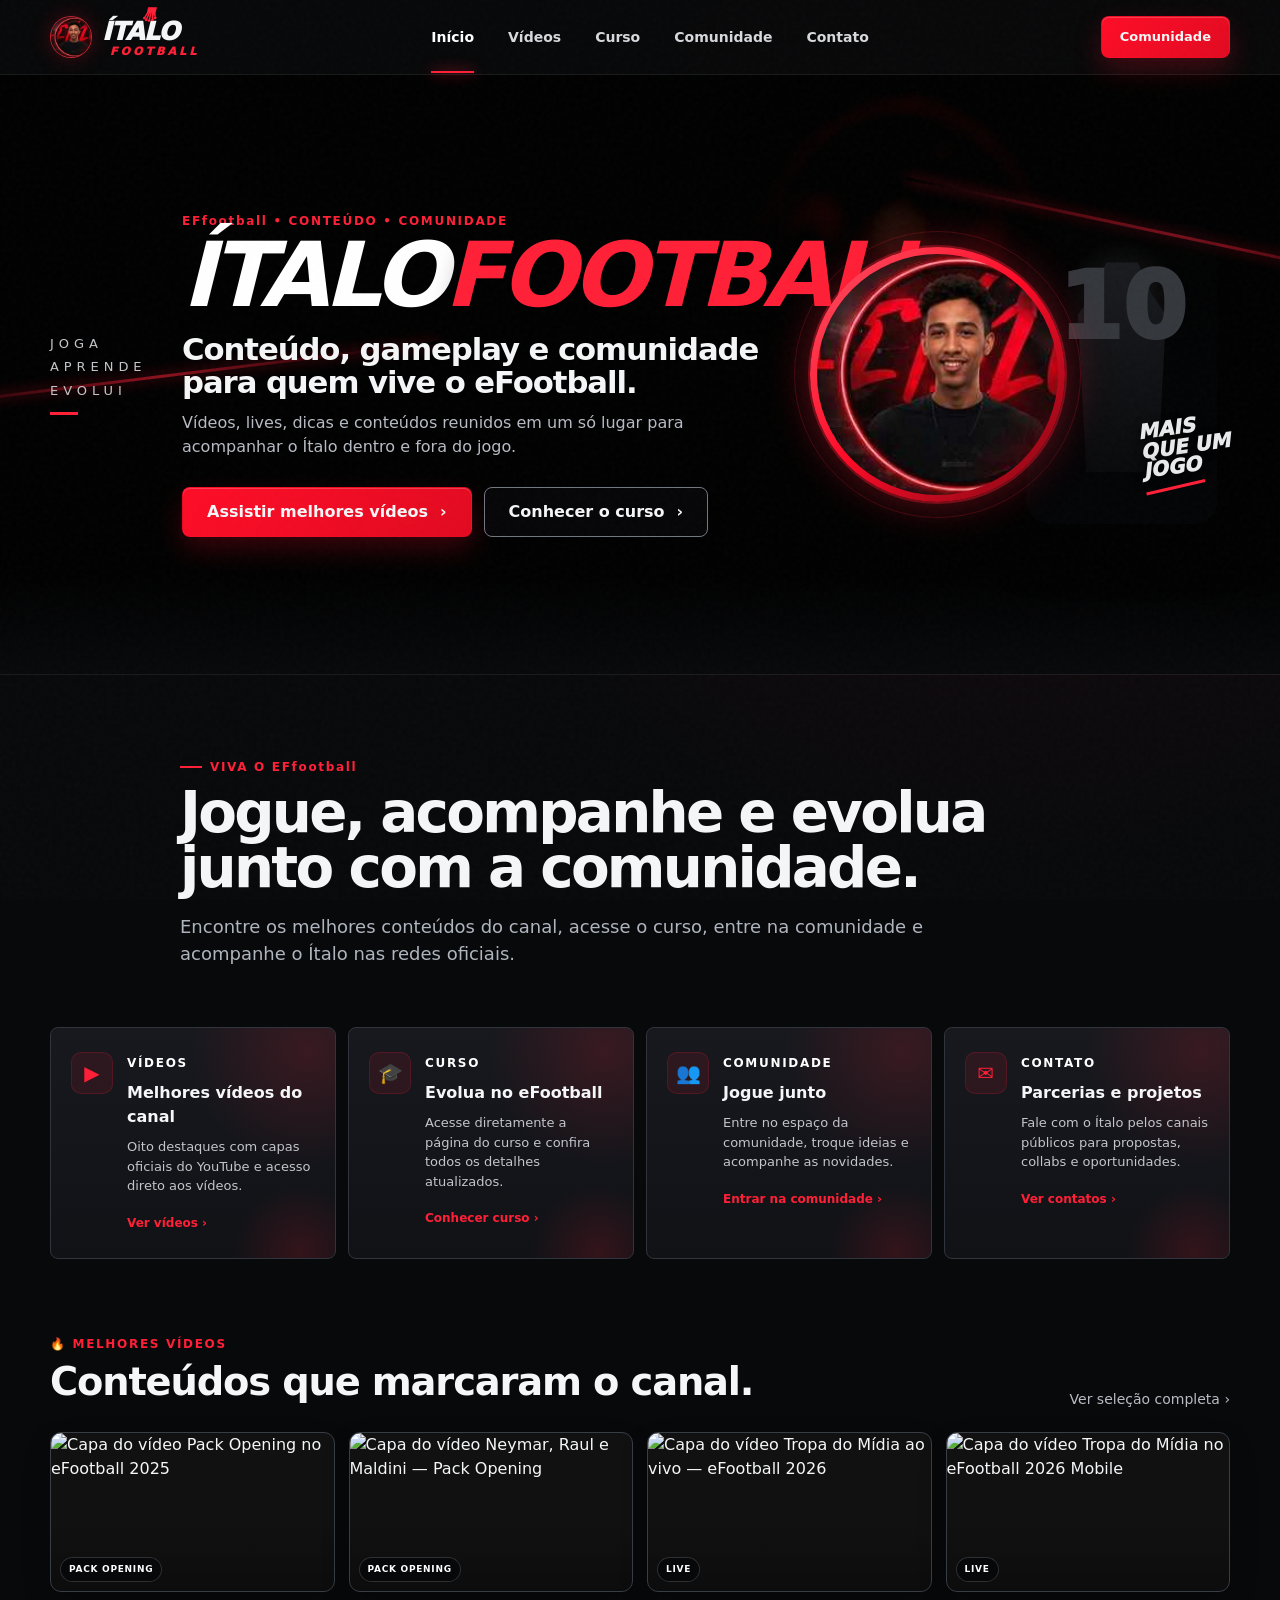
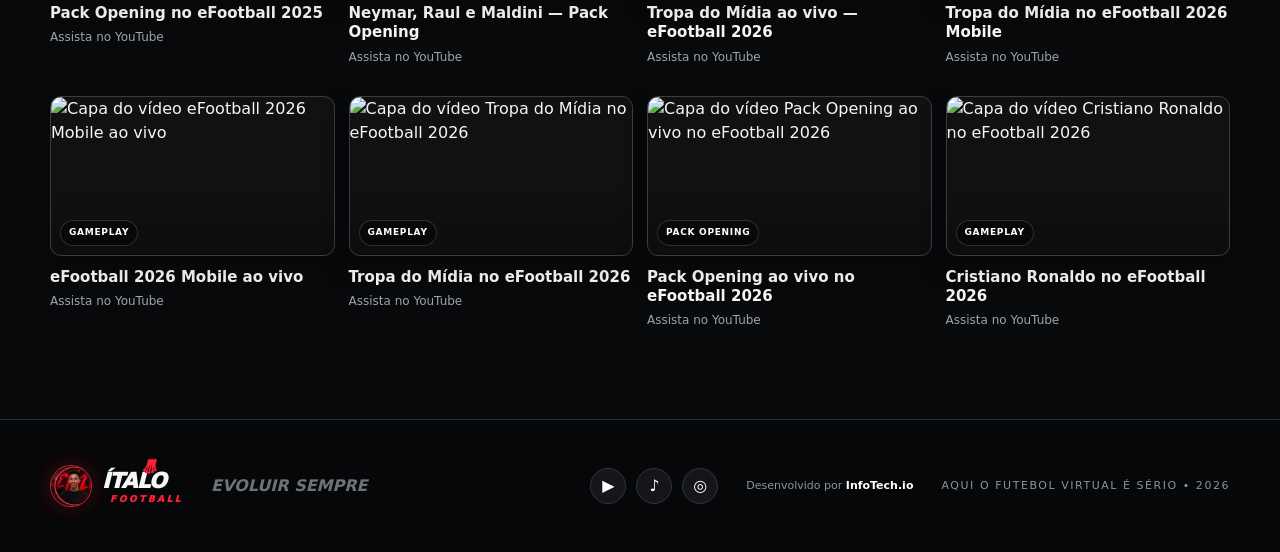
==== index.html @ de22cd36 "Refina Home, identidade, SEO e melhores vídeos" ====
<!doctype html><html lang="pt-BR" class="no-js"><head><meta charset="utf-8"><meta name="viewport" content="width=device-width, initial-scale=1"><meta name="theme-color" content="#08090b"><meta name="color-scheme" content="dark"><meta name="description" content="Ítalo Football — conteúdo, gameplay, melhores vídeos, curso e comunidade para quem vive o eFootball."><meta name="robots" content="index,follow"><link rel="canonical" href="https://lucasjanoca.github.io/Italo-eFootball/"><meta property="og:type" content="website"><meta property="og:locale" content="pt_BR"><meta property="og:title" content="Ítalo Football | eFootball, vídeos e comunidade"><meta property="og:description" content="Conteúdo, gameplay e comunidade para quem vive o eFootball."><meta property="og:url" content="https://lucasjanoca.github.io/Italo-eFootball/"><meta property="og:image" content="https://lucasjanoca.github.io/Italo-eFootball/assets/hero-bg.jpg"><meta property="og:image:alt" content="Ítalo Football"><meta name="twitter:card" content="summary_large_image"><title>Ítalo Football | eFootball, vídeos e comunidade</title><link rel="icon" href="assets/logo.jpg" type="image/jpeg"><link rel="preconnect" href="https://i.ytimg.com" crossorigin><link rel="preconnect" href="https://ugc.production.linktr.ee" crossorigin><link rel="stylesheet" href="styles.css"><link rel="stylesheet" href="pages.css"><link rel="stylesheet" href="polish.css"><script>document.documentElement.classList.remove('no-js');document.documentElement.classList.add('js');</script><script defer src="site-config.js"></script><script defer src="script.js"></script></head><body><a class="skip-link" href="#conteudo">Pular para o conteúdo</a><div class="noise" aria-hidden="true"></div><header class="site-header"><div class="shell nav-wrap"><a class="brand brand-with-avatar" href="index.html" aria-label="Ítalo Football — início"><img class="brand-avatar" src="https://ugc.production.linktr.ee/bf654206-ebcc-450e-a6be-12f2f3f3615f_2f6cdd608df8516f9030d3b94e4e5701-tplv-tiktokx-cropcenter-1080-1080.jpeg" alt="" width="42" height="42" decoding="async" referrerpolicy="no-referrer" onerror="this.onerror=null;this.src='assets/avatar.jpg'"><span class="brand-wordmark"><span class="brand-crown">♛</span><span class="brand-main">ÍTALO</span><span class="brand-sub">FOOTBALL</span></span></a><nav class="desktop-nav" aria-label="Navegação principal"><a class="active" href="index.html">Início</a><a href="videos.html">Vídeos</a><a href="curso.html">Curso</a><a href="comunidade.html">Comunidade</a><a href="contato.html">Contato</a></nav><div class="nav-actions"><a class="btn btn-red btn-small desktop-community" href="comunidade.html">Comunidade</a><button class="menu-btn" type="button" aria-label="Abrir menu" aria-expanded="false"><span></span><span></span><span></span></button></div></div><nav class="mobile-menu" aria-hidden="true"><a class="active" href="index.html">Início</a><a href="videos.html">Vídeos</a><a href="curso.html">Curso</a><a href="comunidade.html">Comunidade</a><a href="contato.html">Contato</a></nav></header><main id="conteudo"><section class="hero section-dark"><div class="hero-bg" aria-hidden="true"></div><div class="laser laser-one" aria-hidden="true"></div><div class="laser laser-two" aria-hidden="true"></div><div class="shell hero-grid"><div class="hero-kicker reveal"><span>JOGA</span><span>APRENDE</span><span>EVOLUI</span><i></i></div><div class="hero-copy reveal"><p class="eyebrow">EFfootball • CONTEÚDO • COMUNIDADE</p><h1><span>ÍTALO</span><strong>FOOTBALL</strong></h1><p class="hero-tagline">Conteúdo, gameplay e comunidade para quem vive o eFootball.</p><p class="hero-description">Vídeos, lives, dicas e conteúdos reunidos em um só lugar para acompanhar o Ítalo dentro e fora do jogo.</p><div class="hero-actions"><a class="btn btn-red" href="videos.html">Assistir melhores vídeos <span>›</span></a><a class="btn btn-outline" href="https://pay.kiwify.com.br/yAdCPJy" target="_blank" rel="noopener noreferrer">Conhecer o curso <span>›</span></a></div></div><div class="hero-visual reveal"><div class="avatar-ring"><img src="https://ugc.production.linktr.ee/bf654206-ebcc-450e-a6be-12f2f3f3615f_2f6cdd608df8516f9030d3b94e4e5701-tplv-tiktokx-cropcenter-1080-1080.jpeg" alt="Ítalo Football" width="250" height="255" fetchpriority="high" decoding="async" referrerpolicy="no-referrer" onerror="this.onerror=null;this.src='assets/avatar.jpg'"><span class="ring-glow"></span></div><div class="player-card" aria-hidden="true"><span class="jersey-number">10</span><span class="brush-text">MAIS<br>QUE UM<br>JOGO</span></div></div></div></section><section class="shell home-intro reveal"><p class="eyebrow section-kicker">VIVA O EFfootball</p><h2>Jogue, acompanhe e evolua junto com a comunidade.</h2><p>Encontre os melhores conteúdos do canal, acesse o curso, entre na comunidade e acompanhe o Ítalo nas redes oficiais.</p></section><section class="feature-area shell"><div class="feature-grid"><a class="feature-card reveal feature-link" href="videos.html"><div class="feature-icon">▶</div><div><p class="eyebrow">VÍDEOS</p><h3>Melhores vídeos do canal</h3><p>Oito destaques com capas oficiais do YouTube e acesso direto aos vídeos.</p><span>Ver vídeos ›</span></div></a><a class="feature-card reveal feature-link" href="https://pay.kiwify.com.br/yAdCPJy" target="_blank" rel="noopener noreferrer"><div class="feature-icon">🎓</div><div><p class="eyebrow">CURSO</p><h3>Evolua no eFootball</h3><p>Acesse diretamente a página do curso e confira todos os detalhes atualizados.</p><span>Conhecer curso ›</span></div></a><a class="feature-card reveal feature-link" href="comunidade.html"><div class="feature-icon">👥</div><div><p class="eyebrow">COMUNIDADE</p><h3>Jogue junto</h3><p>Entre no espaço da comunidade, troque ideias e acompanhe as novidades.</p><span>Entrar na comunidade ›</span></div></a><a class="feature-card reveal feature-link" href="contato.html"><div class="feature-icon">✉</div><div><p class="eyebrow">CONTATO</p><h3>Parcerias e projetos</h3><p>Fale com o Ítalo pelos canais públicos para propostas, collabs e oportunidades.</p><span>Ver contatos ›</span></div></a></div></section><section class="videos shell home-videos"><div class="section-heading row-heading reveal"><div><p class="eyebrow flame">🔥 MELHORES VÍDEOS</p><h2>Conteúdos que marcaram o canal.</h2></div><a class="text-link" href="videos.html">Ver seleção completa <span>›</span></a></div><div class="video-grid video-grid-8"><article class="video-card reveal"><a class="thumb youtube-thumb" href="https://www.youtube.com/watch?v=F7_T4b8uq4c" target="_blank" rel="noopener noreferrer" aria-label="Assistir Pack Opening no eFootball 2025 no YouTube"><img src="https://i.ytimg.com/vi/F7_T4b8uq4c/maxresdefault.jpg" width="1280" height="720" loading="lazy" decoding="async" referrerpolicy="no-referrer" alt="Capa do vídeo Pack Opening no eFootball 2025" onerror="this.onerror=null;this.src='https://i.ytimg.com/vi/F7_T4b8uq4c/hqdefault.jpg'"><span class="play" aria-hidden="true">▶</span><span class="youtube-badge">Pack Opening</span></a><h3><a href="https://www.youtube.com/watch?v=F7_T4b8uq4c" target="_blank" rel="noopener noreferrer">Pack Opening no eFootball 2025</a></h3><p>Assista no YouTube</p></article><article class="video-card reveal"><a class="thumb youtube-thumb" href="https://www.youtube.com/watch?v=bQ_HUEl-XhI" target="_blank" rel="noopener noreferrer" aria-label="Assistir Neymar, Raul e Maldini — Pack Opening no YouTube"><img src="https://i.ytimg.com/vi/bQ_HUEl-XhI/maxresdefault.jpg" width="1280" height="720" loading="lazy" decoding="async" referrerpolicy="no-referrer" alt="Capa do vídeo Neymar, Raul e Maldini — Pack Opening" onerror="this.onerror=null;this.src='https://i.ytimg.com/vi/bQ_HUEl-XhI/hqdefault.jpg'"><span class="play" aria-hidden="true">▶</span><span class="youtube-badge">Pack Opening</span></a><h3><a href="https://www.youtube.com/watch?v=bQ_HUEl-XhI" target="_blank" rel="noopener noreferrer">Neymar, Raul e Maldini — Pack Opening</a></h3><p>Assista no YouTube</p></article><article class="video-card reveal"><a class="thumb youtube-thumb" href="https://www.youtube.com/watch?v=ky8riQS0mz8" target="_blank" rel="noopener noreferrer" aria-label="Assistir Tropa do Mídia ao vivo — eFootball 2026 no YouTube"><img src="https://i.ytimg.com/vi/ky8riQS0mz8/maxresdefault.jpg" width="1280" height="720" loading="lazy" decoding="async" referrerpolicy="no-referrer" alt="Capa do vídeo Tropa do Mídia ao vivo — eFootball 2026" onerror="this.onerror=null;this.src='https://i.ytimg.com/vi/ky8riQS0mz8/hqdefault.jpg'"><span class="play" aria-hidden="true">▶</span><span class="youtube-badge">Live</span></a><h3><a href="https://www.youtube.com/watch?v=ky8riQS0mz8" target="_blank" rel="noopener noreferrer">Tropa do Mídia ao vivo — eFootball 2026</a></h3><p>Assista no YouTube</p></article><article class="video-card reveal"><a class="thumb youtube-thumb" href="https://www.youtube.com/watch?v=Mn3r_BbGxDw" target="_blank" rel="noopener noreferrer" aria-label="Assistir Tropa do Mídia no eFootball 2026 Mobile no YouTube"><img src="https://i.ytimg.com/vi/Mn3r_BbGxDw/maxresdefault.jpg" width="1280" height="720" loading="lazy" decoding="async" referrerpolicy="no-referrer" alt="Capa do vídeo Tropa do Mídia no eFootball 2026 Mobile" onerror="this.onerror=null;this.src='https://i.ytimg.com/vi/Mn3r_BbGxDw/hqdefault.jpg'"><span class="play" aria-hidden="true">▶</span><span class="youtube-badge">Live</span></a><h3><a href="https://www.youtube.com/watch?v=Mn3r_BbGxDw" target="_blank" rel="noopener noreferrer">Tropa do Mídia no eFootball 2026 Mobile</a></h3><p>Assista no YouTube</p></article><article class="video-card reveal"><a class="thumb youtube-thumb" href="https://www.youtube.com/watch?v=p03QWutCw3Y" target="_blank" rel="noopener noreferrer" aria-label="Assistir eFootball 2026 Mobile ao vivo no YouTube"><img src="https://i.ytimg.com/vi/p03QWutCw3Y/maxresdefault.jpg" width="1280" height="720" loading="lazy" decoding="async" referrerpolicy="no-referrer" alt="Capa do vídeo eFootball 2026 Mobile ao vivo" onerror="this.onerror=null;this.src='https://i.ytimg.com/vi/p03QWutCw3Y/hqdefault.jpg'"><span class="play" aria-hidden="true">▶</span><span class="youtube-badge">Gameplay</span></a><h3><a href="https://www.youtube.com/watch?v=p03QWutCw3Y" target="_blank" rel="noopener noreferrer">eFootball 2026 Mobile ao vivo</a></h3><p>Assista no YouTube</p></article><article class="video-card reveal"><a class="thumb youtube-thumb" href="https://www.youtube.com/watch?v=XHNw6ujaLzE" target="_blank" rel="noopener noreferrer" aria-label="Assistir Tropa do Mídia no eFootball 2026 no YouTube"><img src="https://i.ytimg.com/vi/XHNw6ujaLzE/maxresdefault.jpg" width="1280" height="720" loading="lazy" decoding="async" referrerpolicy="no-referrer" alt="Capa do vídeo Tropa do Mídia no eFootball 2026" onerror="this.onerror=null;this.src='https://i.ytimg.com/vi/XHNw6ujaLzE/hqdefault.jpg'"><span class="play" aria-hidden="true">▶</span><span class="youtube-badge">Gameplay</span></a><h3><a href="https://www.youtube.com/watch?v=XHNw6ujaLzE" target="_blank" rel="noopener noreferrer">Tropa do Mídia no eFootball 2026</a></h3><p>Assista no YouTube</p></article><article class="video-card reveal"><a class="thumb youtube-thumb" href="https://www.youtube.com/watch?v=F2keBlfYPRA" target="_blank" rel="noopener noreferrer" aria-label="Assistir Pack Opening ao vivo no eFootball 2026 no YouTube"><img src="https://i.ytimg.com/vi/F2keBlfYPRA/maxresdefault.jpg" width="1280" height="720" loading="lazy" decoding="async" referrerpolicy="no-referrer" alt="Capa do vídeo Pack Opening ao vivo no eFootball 2026" onerror="this.onerror=null;this.src='https://i.ytimg.com/vi/F2keBlfYPRA/hqdefault.jpg'"><span class="play" aria-hidden="true">▶</span><span class="youtube-badge">Pack Opening</span></a><h3><a href="https://www.youtube.com/watch?v=F2keBlfYPRA" target="_blank" rel="noopener noreferrer">Pack Opening ao vivo no eFootball 2026</a></h3><p>Assista no YouTube</p></article><article class="video-card reveal"><a class="thumb youtube-thumb" href="https://www.youtube.com/watch?v=hd_4c0SR1kg" target="_blank" rel="noopener noreferrer" aria-label="Assistir Cristiano Ronaldo no eFootball 2026 no YouTube"><img src="https://i.ytimg.com/vi/hd_4c0SR1kg/maxresdefault.jpg" width="1280" height="720" loading="lazy" decoding="async" referrerpolicy="no-referrer" alt="Capa do vídeo Cristiano Ronaldo no eFootball 2026" onerror="this.onerror=null;this.src='https://i.ytimg.com/vi/hd_4c0SR1kg/hqdefault.jpg'"><span class="play" aria-hidden="true">▶</span><span class="youtube-badge">Gameplay</span></a><h3><a href="https://www.youtube.com/watch?v=hd_4c0SR1kg" target="_blank" rel="noopener noreferrer">Cristiano Ronaldo no eFootball 2026</a></h3><p>Assista no YouTube</p></article></div></section></main><footer class="site-footer"><div class="shell footer-grid"><a class="brand brand-footer brand-with-avatar" href="index.html" aria-label="Ítalo Football — início"><img class="brand-avatar" src="https://ugc.production.linktr.ee/bf654206-ebcc-450e-a6be-12f2f3f3615f_2f6cdd608df8516f9030d3b94e4e5701-tplv-tiktokx-cropcenter-1080-1080.jpeg" alt="" width="38" height="38" loading="lazy" decoding="async" referrerpolicy="no-referrer" onerror="this.onerror=null;this.src='assets/avatar.jpg'"><span class="brand-wordmark"><span class="brand-crown">♛</span><span class="brand-main">ÍTALO</span><span class="brand-sub">FOOTBALL</span></span></a><p class="footer-motto">EVOLUIR SEMPRE</p><div class="socials" aria-label="Redes sociais"><a href="https://www.youtube.com/channel/UCaThC5oHN4mG59Ya8WGQLmQ" target="_blank" rel="noopener noreferrer" aria-label="YouTube">▶</a><a href="https://www.tiktok.com/@italoefootbal" target="_blank" rel="noopener noreferrer" aria-label="TikTok">♪</a><a href="https://www.instagram.com/italoefootball/" target="_blank" rel="noopener noreferrer" aria-label="Instagram">◎</a></div><p class="credit">Desenvolvido por <a href="https://infotech-io.com.br" target="_blank" rel="noopener noreferrer"><strong>InfoTech.io</strong></a></p><p class="footer-tagline">AQUI O FUTEBOL VIRTUAL É SÉRIO • <span id="year"></span></p></div></footer></body></html>
---- styles.css ----
:root{
  --bg:#08090b;
  --bg-2:#0d0f12;
  --panel:#111317;
  --panel-2:#17191e;
  --line:#2e3239;
  --text:#f5f6f7;
  --muted:#9da3ad;
  --red:#ff2037;
  --red-2:#cc0d21;
  --red-soft:rgba(255,32,55,.16);
  --shadow:0 18px 45px rgba(0,0,0,.38);
  --shell:min(1180px, calc(100% - 36px));
}
*{box-sizing:border-box}
html{scroll-behavior:smooth;background:var(--bg)}
body{margin:0;background:radial-gradient(circle at 80% 10%,rgba(255,32,55,.08),transparent 30%),var(--bg);color:var(--text);font-family:Inter,ui-sans-serif,system-ui,-apple-system,BlinkMacSystemFont,"Segoe UI",sans-serif;line-height:1.5;overflow-x:hidden}
a{color:inherit;text-decoration:none}button,input{font:inherit}.shell{width:var(--shell);margin-inline:auto}.noise{position:fixed;inset:0;pointer-events:none;opacity:.035;z-index:1000;background-image:url("data:image/svg+xml,%3Csvg viewBox='0 0 220 220' xmlns='http://www.w3.org/2000/svg'%3E%3Cfilter id='n'%3E%3CfeTurbulence type='fractalNoise' baseFrequency='.9' numOctaves='2' stitchTiles='stitch'/%3E%3C/filter%3E%3Crect width='100%25' height='100%25' filter='url(%23n)' opacity='.7'/%3E%3C/svg%3E")}
.site-header{position:sticky;top:0;z-index:50;background:rgba(7,8,10,.88);backdrop-filter:blur(14px);border-bottom:1px solid rgba(255,255,255,.07)}.nav-wrap{height:72px;display:flex;align-items:center;justify-content:space-between;gap:30px}.brand{position:relative;display:grid;line-height:.85;width:max-content;font-style:italic;font-weight:1000;letter-spacing:-.04em}.brand-crown{color:var(--red);font-size:19px;position:absolute;left:42px;top:-14px;transform:rotate(180deg)}.brand-main{font-size:25px}.brand-sub{font-size:11px;color:var(--red);letter-spacing:.28em;margin-left:8px;margin-top:5px}.desktop-nav{display:flex;align-items:center;gap:34px;font-size:14px}.desktop-nav a{position:relative;color:#d7d9dd;transition:.2s}.desktop-nav a:hover,.desktop-nav a.active{color:#fff}.desktop-nav a.active:after{content:"";position:absolute;left:0;right:0;bottom:-24px;height:2px;background:var(--red);box-shadow:0 0 14px var(--red)}.nav-actions{display:flex;align-items:center;gap:12px}.icon-btn,.menu-btn{border:0;background:transparent;color:#fff;cursor:pointer}.icon-btn svg{width:21px;fill:none;stroke:currentColor;stroke-width:2}.menu-btn{display:none;width:42px;height:42px;padding:10px}.menu-btn span{display:block;height:2px;background:#fff;margin:6px 0;transition:.2s}.mobile-menu{display:none}
.btn{min-height:50px;padding:0 24px;border-radius:8px;display:inline-flex;align-items:center;justify-content:center;gap:12px;font-weight:800;border:1px solid transparent;cursor:pointer;transition:transform .2s,box-shadow .2s,border-color .2s,background .2s}.btn:hover{transform:translateY(-2px)}.btn svg{width:22px;height:22px;fill:currentColor;stroke:currentColor}.btn-red{background:linear-gradient(135deg,#ff0d27,#e10a20);box-shadow:0 12px 28px rgba(255,20,45,.22),inset 0 1px 0 rgba(255,255,255,.2)}.btn-red:hover{box-shadow:0 16px 34px rgba(255,20,45,.34)}.btn-outline{background:rgba(12,13,16,.5);border-color:#727780}.btn-outline:hover{border-color:#fff}.btn-small{min-height:42px;padding-inline:18px;font-size:13px}.users-icon{font-size:9px;letter-spacing:-2px}
.hero{position:relative;min-height:520px;display:flex;align-items:center;overflow:hidden;border-bottom:1px solid rgba(255,255,255,.07)}.hero-bg{position:absolute;inset:0;background:linear-gradient(90deg,rgba(7,8,10,.96) 0%,rgba(7,8,10,.78) 44%,rgba(7,8,10,.36) 73%,rgba(7,8,10,.88) 100%),linear-gradient(180deg,rgba(7,8,10,.25),rgba(7,8,10,.9)),url('assets/hero-bg.jpg') center/cover no-repeat;filter:saturate(.75) contrast(1.15)}.hero:after{content:"";position:absolute;inset:auto 0 0;height:110px;background:linear-gradient(transparent,var(--bg))}.laser{position:absolute;width:560px;height:3px;background:linear-gradient(90deg,transparent,var(--red),transparent);box-shadow:0 0 14px var(--red);opacity:.55;transform:rotate(-7deg)}.laser-one{left:-120px;top:300px}.laser-two{right:-180px;top:160px;transform:rotate(12deg)}.hero-grid{position:relative;z-index:2;display:grid;grid-template-columns:130px 1fr 430px;align-items:center;gap:22px}.hero-kicker{font-size:13px;letter-spacing:.38em;color:#c4c6ca;display:flex;flex-direction:column;gap:4px}.hero-kicker i{width:28px;height:3px;background:var(--red);margin-top:8px}.eyebrow{margin:0 0 9px;color:var(--red);font-weight:900;font-size:12px;letter-spacing:.14em}.hero-copy h1{margin:0;font-size:clamp(56px,7vw,100px);line-height:.82;letter-spacing:-.055em;white-space:nowrap;font-style:italic;text-shadow:0 8px 24px rgba(0,0,0,.4)}.hero-copy h1 span{color:#fff}.hero-copy h1 strong{color:var(--red)}.hero-subtitle{font-size:16px;font-weight:800;letter-spacing:.17em;margin:17px 0 7px}.hero-note{font-size:13px;color:#959aa4;letter-spacing:.38em;margin:0 0 26px}.hero-actions{display:flex;gap:12px;flex-wrap:wrap}.hero-visual{display:flex;align-items:center;gap:0;position:relative}.avatar-ring{width:255px;height:255px;border-radius:50%;padding:7px;background:linear-gradient(135deg,#ff5365,#ff0b27 48%,#7b0611);box-shadow:0 0 0 2px rgba(255,30,52,.35),0 0 45px rgba(255,30,52,.42);position:relative;z-index:2}.avatar-ring img{width:100%;height:100%;border-radius:50%;object-fit:cover}.ring-glow{position:absolute;inset:-16px;border-radius:50%;border:1px solid rgba(255,37,58,.2);animation:pulse 2.4s infinite}.player-card{width:190px;height:300px;margin-left:-38px;background:linear-gradient(180deg,rgba(16,18,21,.1),rgba(4,5,7,.9)),radial-gradient(circle at 50% 25%,rgba(255,255,255,.13),transparent 24%);border-radius:22px;position:relative;display:flex;justify-content:center;align-items:flex-start;padding-top:38px;filter:drop-shadow(0 20px 25px rgba(0,0,0,.5))}.player-card:before{content:"";position:absolute;width:105px;height:210px;background:linear-gradient(180deg,#1a1c20,#090a0c);clip-path:polygon(35% 0,65% 0,78% 15%,92% 25%,84% 100%,16% 100%,8% 25%,22% 15%);opacity:.95}.jersey-number{font-size:92px;position:relative;z-index:2;color:#34373c;font-weight:1000;line-height:1}.brush-text{position:absolute;right:-14px;bottom:38px;z-index:3;color:#e9eaec;font-style:italic;font-weight:950;font-size:20px;line-height:.98;transform:rotate(-8deg);text-shadow:0 2px 8px #000}.brush-text:after{content:"";display:block;width:60px;height:3px;background:var(--red);margin-top:8px;transform:rotate(-5deg)}
@keyframes pulse{50%{transform:scale(1.035);opacity:.5}}
.videos{padding:52px 0 28px}.section-heading h2{font-size:clamp(28px,3vw,42px);line-height:1.05;margin:0 0 8px;letter-spacing:-.03em}.row-heading{display:flex;justify-content:space-between;align-items:end;gap:25px;margin-bottom:22px}.text-link{color:#b7bbc2;font-size:14px;transition:.2s}.text-link:hover{color:#fff}.video-grid{display:grid;grid-template-columns:repeat(4,1fr);gap:14px}.video-card h3{font-size:15px;margin:10px 0 2px}.video-card p{font-size:12px;color:var(--muted);margin:0}.thumb{width:100%;aspect-ratio:16/8.2;padding:0;border:1px solid #454a53;border-radius:7px;background:#111;overflow:hidden;position:relative;cursor:pointer}.thumb img{width:100%;height:100%;object-fit:cover;display:block;transition:transform .35s,filter .35s}.thumb:hover img{transform:scale(1.04);filter:brightness(.9)}.play{position:absolute;inset:50% auto auto 50%;translate:-50% -50%;width:46px;height:46px;border-radius:50%;border:2px solid #fff;background:rgba(0,0,0,.55);display:grid;place-items:center;padding-left:3px;opacity:0;transform:scale(.85);transition:.2s}.thumb:hover .play{opacity:1;transform:scale(1)}
.feature-area{padding:10px 0 26px}.feature-grid{display:grid;grid-template-columns:repeat(4,1fr);gap:12px}.feature-card{min-height:185px;border:1px solid #30343c;border-radius:8px;padding:24px 20px;background:radial-gradient(circle at 90% 10%,rgba(255,32,55,.15),transparent 36%),linear-gradient(180deg,#17191e,#101216);display:grid;grid-template-columns:44px 1fr;gap:12px;transition:.25s}.feature-card:hover{transform:translateY(-4px);border-color:#5b606b;box-shadow:var(--shadow)}.feature-icon{font-size:28px;filter:grayscale(1);color:var(--red)}.feature-card .eyebrow{color:#fff;margin-top:2px}.feature-card h3{font-size:16px;margin:0 0 8px}.feature-card p:not(.eyebrow){font-size:13px;color:#c2c5cb;margin:0 0 14px}.feature-card a{color:var(--red);font-size:12px;font-weight:800}.trust-strip{display:grid;grid-template-columns:repeat(3,1fr);border-top:1px solid #2a2e35;border-bottom:1px solid #2a2e35;margin-top:8px;margin-bottom:74px}.trust-strip>div{padding:23px 25px;display:grid;grid-template-columns:44px 1fr;grid-template-rows:auto auto;align-items:center}.trust-strip>div+div{border-left:1px solid #30343b}.trust-icon{grid-row:1/3;color:var(--red);font-size:29px}.trust-strip strong{font-size:14px}.trust-strip small{color:var(--muted);font-size:11px}
.detail-section{display:grid;grid-template-columns:1.1fr .9fr;gap:56px;align-items:center;padding:0 0 90px}.detail-copy h2,.community-card h2,.contact-card h2{font-size:clamp(34px,4vw,56px);line-height:1.02;letter-spacing:-.04em;margin:0 0 18px}.detail-copy>p:not(.eyebrow),.community-card>p:not(.eyebrow),.contact-card p{color:#adb2ba;max-width:650px}.bullet-grid{display:grid;grid-template-columns:repeat(2,1fr);gap:9px;margin:28px 0}.bullet-grid span{border:1px solid #2e3239;border-radius:6px;background:#101216;padding:11px 13px;font-size:13px}.detail-panel{border:1px solid #343840;border-radius:16px;background:linear-gradient(180deg,#15171b,#0e1013);padding:28px;box-shadow:var(--shadow)}.panel-label{font-size:10px;letter-spacing:.18em;color:var(--red);font-weight:900}.detail-panel h3{font-size:28px;margin:8px 0 20px}.module{display:grid;grid-template-columns:48px 1fr;gap:14px;padding:16px 0;border-top:1px solid #2a2e35}.module b{font-size:23px;color:var(--red)}.module strong{display:block;font-size:14px}.module small{color:#8e949e}.community-section{padding:78px 0;background:radial-gradient(circle at 78% 40%,rgba(255,26,48,.15),transparent 28%),linear-gradient(180deg,#101216,#090a0c);border-block:1px solid #23262c}.community-grid{display:grid;grid-template-columns:1fr 320px;gap:70px;align-items:center}.community-stats{display:flex;gap:34px;margin:30px 0}.community-stats div{display:grid}.community-stats strong{font-size:27px}.community-stats span{font-size:11px;color:#979da6;text-transform:uppercase;letter-spacing:.1em}.quote-wall{font-weight:1000;font-style:italic;font-size:42px;color:#2b2e34;line-height:1.08;letter-spacing:.06em;display:flex;flex-direction:column;transform:rotate(-4deg)}.quote-wall span:nth-child(2),.quote-wall span:nth-child(4){color:#555b64}.quote-wall i{width:76px;height:5px;background:var(--red);margin-top:17px;box-shadow:0 0 14px rgba(255,31,54,.4)}
.links-section{padding:80px 0}.links-grid{display:grid;grid-template-columns:repeat(4,1fr);gap:13px;margin-top:22px}.links-grid a{border:1px solid #343840;border-radius:10px;background:#111318;padding:17px;display:grid;grid-template-columns:36px 1fr 18px;gap:10px;align-items:center;transition:.2s}.links-grid a:hover{transform:translateY(-3px);border-color:#6b717d}.links-grid span{font-size:22px}.links-grid strong{display:block;font-size:13px}.links-grid small{color:#9197a1}.links-grid b{font-size:25px;color:var(--red)}.contact-section{padding-bottom:80px}.contact-card{border:1px solid #343840;border-radius:18px;padding:40px;background:radial-gradient(circle at 80% 20%,rgba(255,32,55,.14),transparent 30%),linear-gradient(180deg,#14161a,#0e1013);display:grid;grid-template-columns:1fr auto;gap:42px;align-items:center}.contact-actions{display:grid;gap:12px;min-width:230px}
.site-footer{border-top:1px solid #2a2e35;background:#060708}.footer-grid{min-height:120px;display:grid;grid-template-columns:auto 1fr auto auto auto;gap:28px;align-items:center}.brand-footer .brand-main{font-size:21px}.brand-footer .brand-sub{font-size:9px}.footer-motto{font-weight:900;font-style:italic;color:#6d727b}.socials{display:flex;gap:10px}.socials button{width:34px;height:34px;border-radius:50%;border:1px solid #30343b;background:#0d0f12;color:#fff;cursor:pointer}.socials button:hover{border-color:var(--red);color:var(--red)}.credit,.footer-tagline{font-size:11px;color:#8e949d}.footer-tagline{letter-spacing:.14em}.credit strong{color:#fff}
.video-modal{position:fixed;inset:0;z-index:90;background:rgba(0,0,0,.82);backdrop-filter:blur(8px);display:grid;place-items:center;padding:20px;opacity:0;pointer-events:none;transition:.2s}.video-modal.open{opacity:1;pointer-events:auto}.video-modal-card{width:min(560px,100%);background:#111318;border:1px solid #42464f;border-radius:14px;padding:18px;position:relative;box-shadow:0 30px 80px rgba(0,0,0,.55)}.modal-close{position:absolute;right:10px;top:8px;width:36px;height:36px;border-radius:50%;border:0;background:#090a0c;color:#fff;font-size:26px;cursor:pointer}.fake-player{aspect-ratio:16/9;border-radius:10px;background:radial-gradient(circle,rgba(255,31,53,.16),transparent 30%),linear-gradient(135deg,#15171b,#050607);display:grid;place-items:center;border:1px solid #2e3238}.fake-player span{width:76px;height:76px;border-radius:50%;background:var(--red);display:grid;place-items:center;font-size:28px;padding-left:4px}.video-modal-card h3{font-size:26px;margin:18px 0 4px}.video-modal-card p{color:#9fa5ae}.modal-ok{width:100%}.toast{position:fixed;left:50%;bottom:28px;translate:-50% 20px;z-index:120;min-width:min(460px,calc(100% - 30px));background:#15171b;border:1px solid #3b3f47;border-radius:10px;padding:13px 16px;color:#fff;text-align:center;opacity:0;pointer-events:none;transition:.25s;box-shadow:var(--shadow)}.toast.show{opacity:1;translate:-50% 0}.reveal{opacity:0;transform:translateY(18px);transition:opacity .65s ease,transform .65s ease}.reveal.visible{opacity:1;transform:none}
@media (max-width:1080px){.desktop-nav{gap:18px}.nav-actions .btn-small{display:none}.hero-grid{grid-template-columns:90px 1fr 330px}.avatar-ring{width:215px;height:215px}.player-card{width:150px;height:250px}.hero-copy h1{font-size:61px}.hero-note{letter-spacing:.25em}.feature-grid,.links-grid{grid-template-columns:repeat(2,1fr)}.video-grid{grid-template-columns:repeat(2,1fr)}.footer-grid{grid-template-columns:auto 1fr auto}.credit,.footer-tagline{display:none}}
@media (max-width:760px){:root{--shell:min(100% - 26px,680px)}.site-header{position:sticky}.nav-wrap{height:66px}.desktop-nav,.search-btn{display:none}.menu-btn{display:block}.mobile-menu{position:absolute;top:66px;left:0;right:0;background:rgba(8,9,11,.98);border-bottom:1px solid #2a2d33;padding:12px 16px 20px;display:grid;gap:5px;opacity:0;transform:translateY(-10px);pointer-events:none;transition:.2s}.mobile-menu.open{opacity:1;transform:none;pointer-events:auto}.mobile-menu a{padding:12px;border-radius:7px;background:#111318}.hero{min-height:auto;padding:44px 0 36px}.hero-grid{display:flex;flex-direction:column;text-align:center}.hero-kicker{display:none}.hero-copy{order:2}.hero-visual{order:1}.avatar-ring{width:180px;height:180px}.player-card{width:110px;height:185px;margin-left:-30px}.jersey-number{font-size:58px}.brush-text{font-size:13px;right:-8px;bottom:20px}.hero-copy h1{white-space:normal;font-size:clamp(44px,16vw,68px)}.hero-subtitle{font-size:12px;letter-spacing:.14em}.hero-note{font-size:10px;letter-spacing:.22em}.hero-actions{display:grid;grid-template-columns:1fr 1fr}.hero-actions .btn{padding:0 14px;min-height:56px;font-size:13px}.hero-bg{background:linear-gradient(180deg,rgba(7,8,10,.45),rgba(7,8,10,.92)),url('assets/hero-bg.jpg') center/cover no-repeat}.row-heading{align-items:flex-start}.row-heading h2{display:none}.video-grid{display:flex;overflow-x:auto;scroll-snap-type:x mandatory;padding-bottom:10px;gap:10px}.video-card{min-width:78vw;scroll-snap-align:start}.feature-grid{grid-template-columns:repeat(2,1fr)}.feature-card{display:block;padding:18px 14px;min-height:178px}.feature-icon{margin-bottom:8px}.feature-card h3{font-size:14px}.feature-card p:not(.eyebrow){font-size:12px}.trust-strip{grid-template-columns:1fr;margin-bottom:52px}.trust-strip>div+div{border-left:0;border-top:1px solid #30343b}.detail-section,.community-grid,.contact-card{grid-template-columns:1fr}.community-grid{gap:25px}.quote-wall{display:none}.community-stats{justify-content:space-between;gap:15px}.links-grid{grid-template-columns:1fr 1fr}.contact-card{padding:24px}.contact-actions{min-width:0;grid-template-columns:1fr 1fr}.footer-grid{grid-template-columns:1fr auto;padding:26px 0}.footer-motto{display:none}.socials{grid-column:1/-1;justify-content:center}.brand-footer{margin:auto 0}.hero-visual{margin-left:30px}.video-card .play{opacity:1}.section-heading h2{font-size:32px}}
@media (max-width:480px){.brand-main{font-size:22px}.brand-sub{font-size:9px}.hero{padding-top:34px}.hero-visual{margin-left:18px}.avatar-ring{width:158px;height:158px}.player-card{width:94px;height:165px}.hero-copy h1{font-size:48px}.hero-subtitle{line-height:1.6}.hero-actions{grid-template-columns:1fr}.feature-grid{grid-template-columns:repeat(2,1fr);gap:8px}.feature-card{min-height:190px;padding:15px 11px}.feature-icon{font-size:24px}.feature-card h3{font-size:13px}.feature-card p:not(.eyebrow){font-size:11px;line-height:1.35}.links-grid{grid-template-columns:1fr}.contact-actions{grid-template-columns:1fr}.community-stats{display:grid;grid-template-columns:repeat(3,1fr)}.community-stats strong{font-size:19px}.community-stats span{font-size:9px}.footer-grid{grid-template-columns:1fr}.brand-footer{margin:auto}.footer-tagline{display:block;text-align:center}.row-heading{margin-bottom:14px}.text-link{font-size:12px}.video-card{min-width:84vw}.trust-strip>div{padding:17px}}


/* Refinamentos de produção e acessibilidade */
.skip-link{position:fixed;left:16px;top:12px;z-index:2000;padding:10px 14px;border-radius:8px;background:#fff;color:#090a0c;font-weight:900;transform:translateY(-160%);transition:transform .2s}
.skip-link:focus{transform:translateY(0)}
button,a{-webkit-tap-highlight-color:transparent}
a:focus-visible,button:focus-visible{outline:3px solid rgba(255,32,55,.58);outline-offset:3px}
.text-link-button{appearance:none;border:0;background:transparent;padding:0;cursor:pointer;font:inherit}
.credit a:hover{color:var(--red)}
.no-js .reveal{opacity:1;transform:none}
.no-js .mobile-menu{display:grid;position:static;opacity:1;transform:none;pointer-events:auto}
body.menu-open{overflow:hidden}
.menu-btn.open span:nth-child(1){transform:translateY(8px) rotate(45deg)}
.menu-btn.open span:nth-child(2){opacity:0}
.menu-btn.open span:nth-child(3){transform:translateY(-8px) rotate(-45deg)}
@media (prefers-reduced-motion:reduce){html{scroll-behavior:auto}*,*::before,*::after{animation-duration:.01ms!important;animation-iteration-count:1!important;transition-duration:.01ms!important;scroll-behavior:auto!important}.reveal{opacity:1!important;transform:none!important}}
---- pages.css ----
.brand-with-avatar{display:grid;grid-template-columns:auto auto;align-items:center;column-gap:9px;min-width:max-content}.brand-with-avatar .brand-avatar{grid-row:1;width:40px;height:40px;border-radius:50%;object-fit:cover;border:1px solid rgba(255,42,61,.7);box-shadow:0 0 18px rgba(255,26,48,.2);background:#111}.brand-with-avatar .brand-wordmark{position:relative;display:flex;flex-direction:column;line-height:.82;padding-top:4px}.brand-with-avatar .brand-crown{top:-11px}.feature-link{color:inherit;text-decoration:none}.feature-link span:last-child{color:var(--red);font-size:12px;font-weight:800}.youtube-thumb{display:block;color:inherit;text-decoration:none}.video-card h3 a{color:inherit;text-decoration:none;transition:color .2s}.video-card h3 a:hover{color:var(--red)}.youtube-badge{position:absolute;right:8px;bottom:8px;padding:5px 8px;border-radius:5px;background:rgba(0,0,0,.78);border:1px solid rgba(255,255,255,.18);color:#fff;font-size:10px;font-weight:900;letter-spacing:.05em;text-transform:uppercase;backdrop-filter:blur(4px)}.socials a{width:34px;height:34px;border-radius:50%;display:grid;place-items:center;color:#fff;background:#14161a;border:1px solid #30343b;text-decoration:none;transition:.2s;font-weight:900}.socials a:hover{border-color:var(--red);color:var(--red);transform:translateY(-2px)}.home-intro{padding:72px 0 28px;max-width:880px}.home-intro h2{font-size:clamp(34px,4vw,58px);line-height:1;letter-spacing:-.04em;margin:0 0 16px}.home-intro p:not(.eyebrow){font-size:17px;color:#aeb3bb;max-width:760px}.home-videos{padding-bottom:75px}.privacy-strip{margin-bottom:80px;border:1px solid #343840;border-radius:16px;padding:28px 32px;background:linear-gradient(180deg,#14161a,#0e1013);display:flex;align-items:center;justify-content:space-between;gap:24px}.privacy-strip div{display:grid;gap:4px}.privacy-strip strong{font-size:18px}.privacy-strip span{color:#9ea4ad}.page-hero{min-height:390px;display:flex;align-items:center;position:relative;overflow:hidden;border-bottom:1px solid rgba(255,255,255,.07);background:linear-gradient(90deg,rgba(7,8,10,.96),rgba(7,8,10,.68) 60%,rgba(7,8,10,.95)),radial-gradient(circle at 82% 38%,rgba(255,32,55,.22),transparent 28%),url('assets/hero-bg.jpg') center/cover no-repeat}.page-hero:after{content:"";position:absolute;inset:auto 0 0;height:90px;background:linear-gradient(transparent,var(--bg))}.page-hero .shell{position:relative;z-index:2;padding:72px 0}.page-hero h1{font-size:clamp(46px,6vw,82px);line-height:.96;letter-spacing:-.055em;margin:0 0 18px;max-width:920px;font-style:italic}.page-hero p:not(.eyebrow){max-width:760px;color:#c2c6cc;font-size:17px;margin:0 0 28px}.page-hero-course{background:linear-gradient(90deg,rgba(7,8,10,.97),rgba(7,8,10,.7) 62%,rgba(7,8,10,.95)),radial-gradient(circle at 78% 40%,rgba(255,32,55,.24),transparent 30%),url('assets/hero-bg.jpg') center/cover no-repeat}.page-content{padding-top:72px;padding-bottom:88px}.video-grid-8{row-gap:32px}.static-note{margin-top:32px;padding:18px 20px;border:1px solid #30343b;border-radius:10px;background:#101216;color:#9fa5af;font-size:13px}.static-note strong{color:#fff}.future-card{margin-bottom:88px;border:1px solid #343840;border-radius:18px;padding:38px;background:radial-gradient(circle at 85% 18%,rgba(255,32,55,.14),transparent 32%),linear-gradient(180deg,#14161a,#0e1013)}.future-card h2{font-size:clamp(30px,4vw,48px);line-height:1.03;margin:0 0 12px;letter-spacing:-.035em}.future-card p:not(.eyebrow){color:#aab0b9;max-width:800px}.community-page-grid{display:grid;grid-template-columns:1fr 330px;gap:70px;align-items:center}.community-card{border:1px solid #343840;border-radius:18px;padding:34px;background:linear-gradient(180deg,#14161a,#0e1013)}.community-card h2{font-size:clamp(34px,4vw,56px);line-height:1.02;letter-spacing:-.04em;margin:0 0 18px}.community-card>p:not(.eyebrow){color:#adb2ba}.community-pill-grid{display:flex;flex-wrap:wrap;gap:9px;margin-top:26px}.community-pill-grid span{padding:9px 12px;border-radius:999px;border:1px solid #343840;background:#111318;font-size:12px;color:#d5d7db}.network-card{margin-bottom:88px;border:1px solid #343840;border-radius:18px;padding:34px;display:grid;grid-template-columns:1fr auto;gap:30px;align-items:center;background:#101216}.network-card h2{margin:0;font-size:34px}.network-links{display:flex;gap:10px;flex-wrap:wrap}.network-links a{padding:12px 15px;border:1px solid #343840;border-radius:8px;background:#15171b;font-size:13px;font-weight:800;transition:.2s}.network-links a:hover{border-color:var(--red);transform:translateY(-2px)}.contact-page{display:grid;grid-template-columns:.8fr 1.2fr;gap:58px;align-items:start}.contact-intro h2{font-size:clamp(34px,4vw,54px);line-height:1.02;letter-spacing:-.04em;margin:0 0 16px}.contact-intro p:not(.eyebrow){color:#aeb3bc}.contact-network-grid{display:grid;gap:14px}.network-box{border:1px solid #343840;border-radius:14px;background:linear-gradient(180deg,#15171b,#0e1013);padding:22px;display:grid;grid-template-columns:48px 1fr 24px;gap:14px;align-items:center;transition:.22s}.network-box:hover{border-color:#626975;transform:translateY(-3px);box-shadow:var(--shadow)}.network-box>span{font-size:28px;color:var(--red)}.network-box strong{display:block;font-size:16px}.network-box small{color:#989ea7}.network-box b{color:var(--red);font-size:28px}.privacy-box{grid-column:1/-1;border:1px solid rgba(255,32,55,.3);border-radius:12px;background:rgba(255,32,55,.07);padding:18px 20px;display:flex;gap:8px;align-items:center}.privacy-box p{margin:0;color:#c7cad0}.desktop-nav a.active:after{bottom:-24px}:focus-visible{outline:2px solid var(--red);outline-offset:4px}@media (max-width:980px){.desktop-community{display:none}.community-page-grid,.contact-page{grid-template-columns:1fr}.quote-wall{display:none}.network-card{grid-template-columns:1fr}}@media (max-width:760px){.brand-with-avatar .brand-avatar{width:34px;height:34px}.page-hero{min-height:340px}.page-hero .shell{padding:58px 0}.page-hero h1{font-size:clamp(40px,12vw,60px)}.page-hero p:not(.eyebrow){font-size:15px}.privacy-strip{align-items:flex-start;flex-direction:column}.video-grid{grid-template-columns:1fr 1fr}.footer-grid{grid-template-columns:1fr}}@media (max-width:560px){.video-grid{grid-template-columns:1fr}.home-intro{padding-top:52px}.page-content{padding-top:52px}.network-links{display:grid}.privacy-box{align-items:flex-start;flex-direction:column}}
---- polish.css ----
/* Final visual polish for Italo Football */
:root{--brand-red:#ff2037;--brand-red-2:#d90d25;--card:#111318;--card-2:#171a20;--line-soft:rgba(255,255,255,.09)}
.site-header{box-shadow:0 10px 35px rgba(0,0,0,.2)}
.nav-wrap{height:74px}.brand-with-avatar{display:grid;grid-template-columns:auto auto;align-items:center;column-gap:10px;min-width:max-content}.brand-with-avatar .brand-avatar{grid-row:1;width:42px;height:42px;border-radius:50%;object-fit:cover;border:1px solid rgba(255,42,61,.75);box-shadow:0 0 22px rgba(255,26,48,.24);background:#111}.brand-with-avatar .brand-wordmark{position:relative;display:flex;flex-direction:column;line-height:.84;padding-top:4px}.brand-with-avatar .brand-crown{top:-11px}.desktop-nav a{font-weight:700}.desktop-nav a.active{color:#fff}.desktop-nav a.active:after{bottom:-25px}
.hero{min-height:600px}.hero-grid{grid-template-columns:110px minmax(0,1fr) 420px}.hero-copy{max-width:670px}.hero-copy h1{margin-bottom:20px}.hero-tagline{font-size:clamp(22px,2.4vw,36px);line-height:1.08;font-weight:900;letter-spacing:-.035em;margin:0 0 12px;max-width:720px}.hero-description{color:#b7bcc4;font-size:16px;max-width:610px;margin:0 0 28px}.hero-note{margin-bottom:8px}.hero-actions .btn{min-width:170px}
.section-kicker{display:inline-flex;align-items:center;gap:8px}.section-kicker:before{content:"";width:22px;height:2px;background:var(--brand-red)}
.home-intro{padding:76px 0 30px;max-width:920px}.home-intro h2{font-size:clamp(36px,4.4vw,62px);line-height:.98;letter-spacing:-.048em;margin:0 0 18px}.home-intro p:not(.eyebrow){font-size:18px;color:#afb5be;max-width:780px}
.feature-area{padding-top:12px}.feature-card{min-height:205px;position:relative;overflow:hidden}.feature-card:after{content:"";position:absolute;inset:auto -40px -70px auto;width:150px;height:150px;border-radius:50%;background:radial-gradient(circle,rgba(255,32,55,.15),transparent 65%);pointer-events:none}.feature-link{color:inherit;text-decoration:none}.feature-link span:last-child{color:var(--brand-red);font-size:12px;font-weight:900}.feature-icon{width:42px;height:42px;border-radius:10px;display:grid;place-items:center;background:rgba(255,32,55,.1);border:1px solid rgba(255,32,55,.18);font-size:20px;filter:none}
.home-videos{padding-top:50px;padding-bottom:90px}.video-grid-8{row-gap:30px}.video-card{min-width:0}.youtube-thumb{display:block;color:inherit;text-decoration:none}.thumb{aspect-ratio:16/9;border-radius:11px;border-color:#383d46;box-shadow:0 12px 28px rgba(0,0,0,.18)}.thumb:after{content:"";position:absolute;inset:0;background:linear-gradient(180deg,transparent 55%,rgba(0,0,0,.28));pointer-events:none}.thumb img{position:relative;z-index:0}.thumb .play,.youtube-badge{z-index:2}.video-card h3{font-size:15px;line-height:1.28;margin-top:12px}.video-card h3 a{color:inherit;text-decoration:none}.video-card h3 a:hover{color:var(--brand-red)}.video-card p{margin-top:5px}.youtube-badge{position:absolute;left:9px;right:auto;bottom:9px;padding:5px 8px;border-radius:999px;background:rgba(7,8,10,.84);border:1px solid rgba(255,255,255,.16);font-size:9px;font-weight:900;letter-spacing:.08em;text-transform:uppercase;backdrop-filter:blur(6px)}
.page-hero{min-height:430px}.page-hero .shell{padding:82px 0}.page-hero h1{max-width:940px}.page-hero p:not(.eyebrow){max-width:700px}.page-actions{display:flex;gap:12px;flex-wrap:wrap;margin-top:26px}.page-content{padding-top:74px}.content-lead{font-size:17px;color:#aeb4bc;max-width:760px}.course-showcase{display:grid;grid-template-columns:1.08fr .92fr;gap:34px;align-items:stretch;padding:78px 0 92px}.course-copy,.course-cta-card{border:1px solid #343840;border-radius:18px;background:linear-gradient(180deg,#15171b,#0d0f12);padding:34px}.course-copy h2,.course-cta-card h2{font-size:clamp(32px,4vw,52px);line-height:1.02;letter-spacing:-.04em;margin:0 0 16px}.course-copy p,.course-cta-card p{color:#aeb3bc}.course-points{display:grid;gap:10px;margin:28px 0}.course-points span{display:flex;align-items:center;gap:10px;color:#d6d8dc}.course-points span:before{content:"✓";color:var(--brand-red);font-weight:1000}.course-cta-card{background:radial-gradient(circle at 80% 15%,rgba(255,32,55,.17),transparent 32%),linear-gradient(180deg,#15171b,#0d0f12);display:flex;flex-direction:column;justify-content:center}.course-cta-card .btn{align-self:flex-start}
.contact-page{grid-template-columns:.85fr 1.15fr}.contact-intro h2{font-size:clamp(38px,4.4vw,60px)}.contact-network-grid{gap:16px}.network-box{min-height:90px;padding:24px}.network-box.primary{border-color:rgba(255,32,55,.38);background:radial-gradient(circle at 90% 15%,rgba(255,32,55,.13),transparent 30%),linear-gradient(180deg,#16181d,#0e1013)}.network-box.primary strong{font-size:18px}.contact-note{margin-top:18px;color:#8f969f;font-size:13px}
.community-page-grid{padding-top:76px}.community-card{padding:38px}.community-pill-grid span{background:#14171c}.network-card{margin-top:6px}
.site-footer{margin-top:0}.footer-grid{min-height:132px}.socials a{width:36px;height:36px;border-radius:50%;display:grid;place-items:center;color:#fff;background:#14161a;border:1px solid #30343b;text-decoration:none;transition:.2s;font-weight:900}.socials a:hover{border-color:var(--brand-red);color:var(--brand-red);transform:translateY(-2px)}
@media (max-width:1100px){.hero-grid{grid-template-columns:80px minmax(0,1fr) 330px}.avatar-ring{width:220px;height:220px}.player-card{width:155px}.feature-grid{grid-template-columns:repeat(2,1fr)}.course-showcase{grid-template-columns:1fr}}
@media (max-width:900px){.hero{min-height:auto;padding:80px 0 70px}.hero-grid{grid-template-columns:1fr}.hero-kicker{display:none}.hero-visual{justify-content:flex-start;margin-top:28px}.contact-page,.community-page-grid{grid-template-columns:1fr}.quote-wall{display:none}.network-card{grid-template-columns:1fr}.footer-grid{grid-template-columns:1fr auto;gap:18px;padding:28px 0}.footer-motto,.footer-tagline{display:none}}
@media (max-width:760px){.nav-wrap{height:68px}.brand-with-avatar .brand-avatar{width:34px;height:34px}.hero{padding:62px 0 54px}.hero-copy h1{font-size:clamp(52px,15vw,76px);white-space:normal}.hero-tagline{font-size:26px}.hero-description{font-size:15px}.hero-visual{display:none}.feature-grid{grid-template-columns:1fr}.video-grid{grid-template-columns:repeat(2,minmax(0,1fr))}.row-heading{align-items:flex-start;flex-direction:column}.page-hero{min-height:350px}.page-hero .shell{padding:58px 0}.page-hero h1{font-size:clamp(40px,12vw,60px)}.page-hero p:not(.eyebrow){font-size:15px}.course-showcase{padding:54px 0 68px}.course-copy,.course-cta-card{padding:26px}.footer-grid{grid-template-columns:1fr}.socials{justify-content:flex-start}}
@media (max-width:520px){.video-grid{grid-template-columns:1fr}.hero-actions,.page-actions{display:grid}.hero-actions .btn,.page-actions .btn{width:100%}.home-intro{padding-top:56px}.home-intro p:not(.eyebrow){font-size:16px}.page-content{padding-top:54px}.contact-page{gap:38px}.network-box{grid-template-columns:42px 1fr 20px}.desktop-community{display:none}}
@media (prefers-reduced-motion:reduce){html{scroll-behavior:auto}.reveal{transition:none!important}.ring-glow{animation:none!important}.btn,.feature-card,.network-box,.socials a{transition:none!important}}
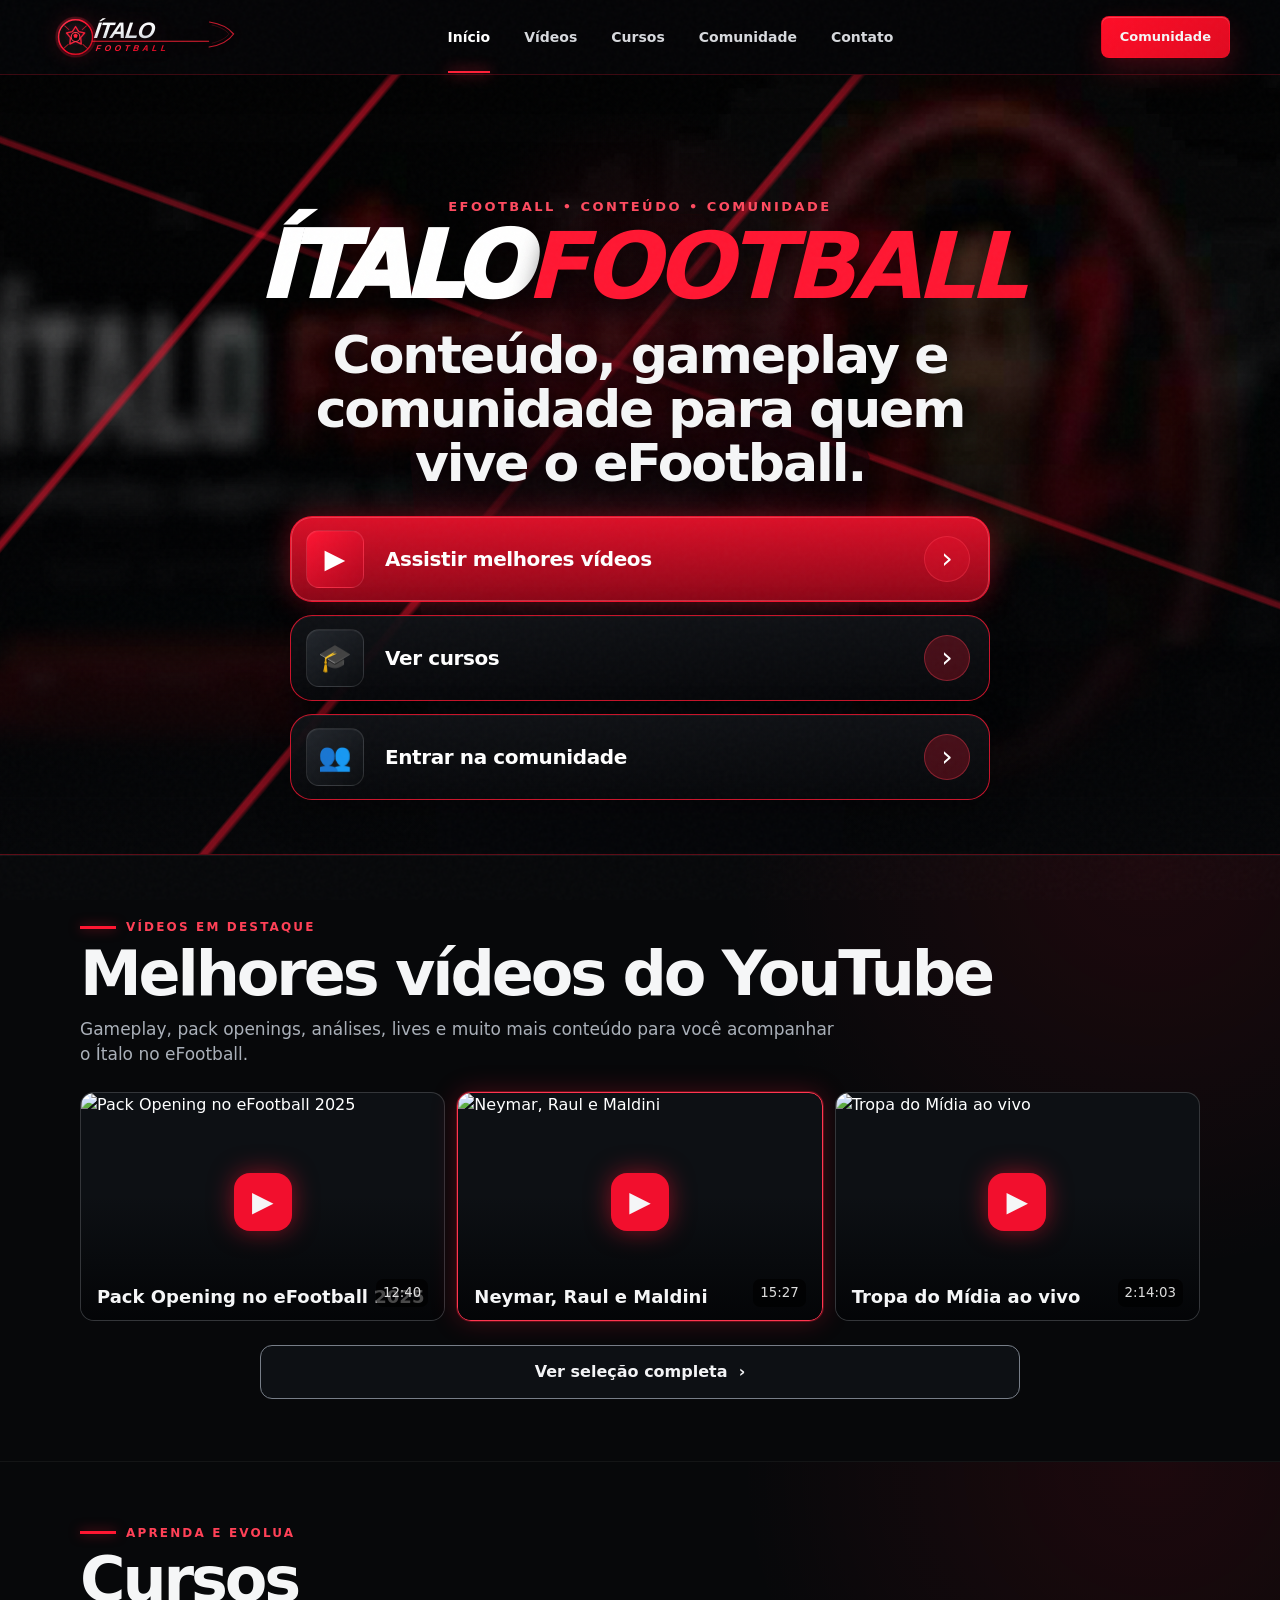
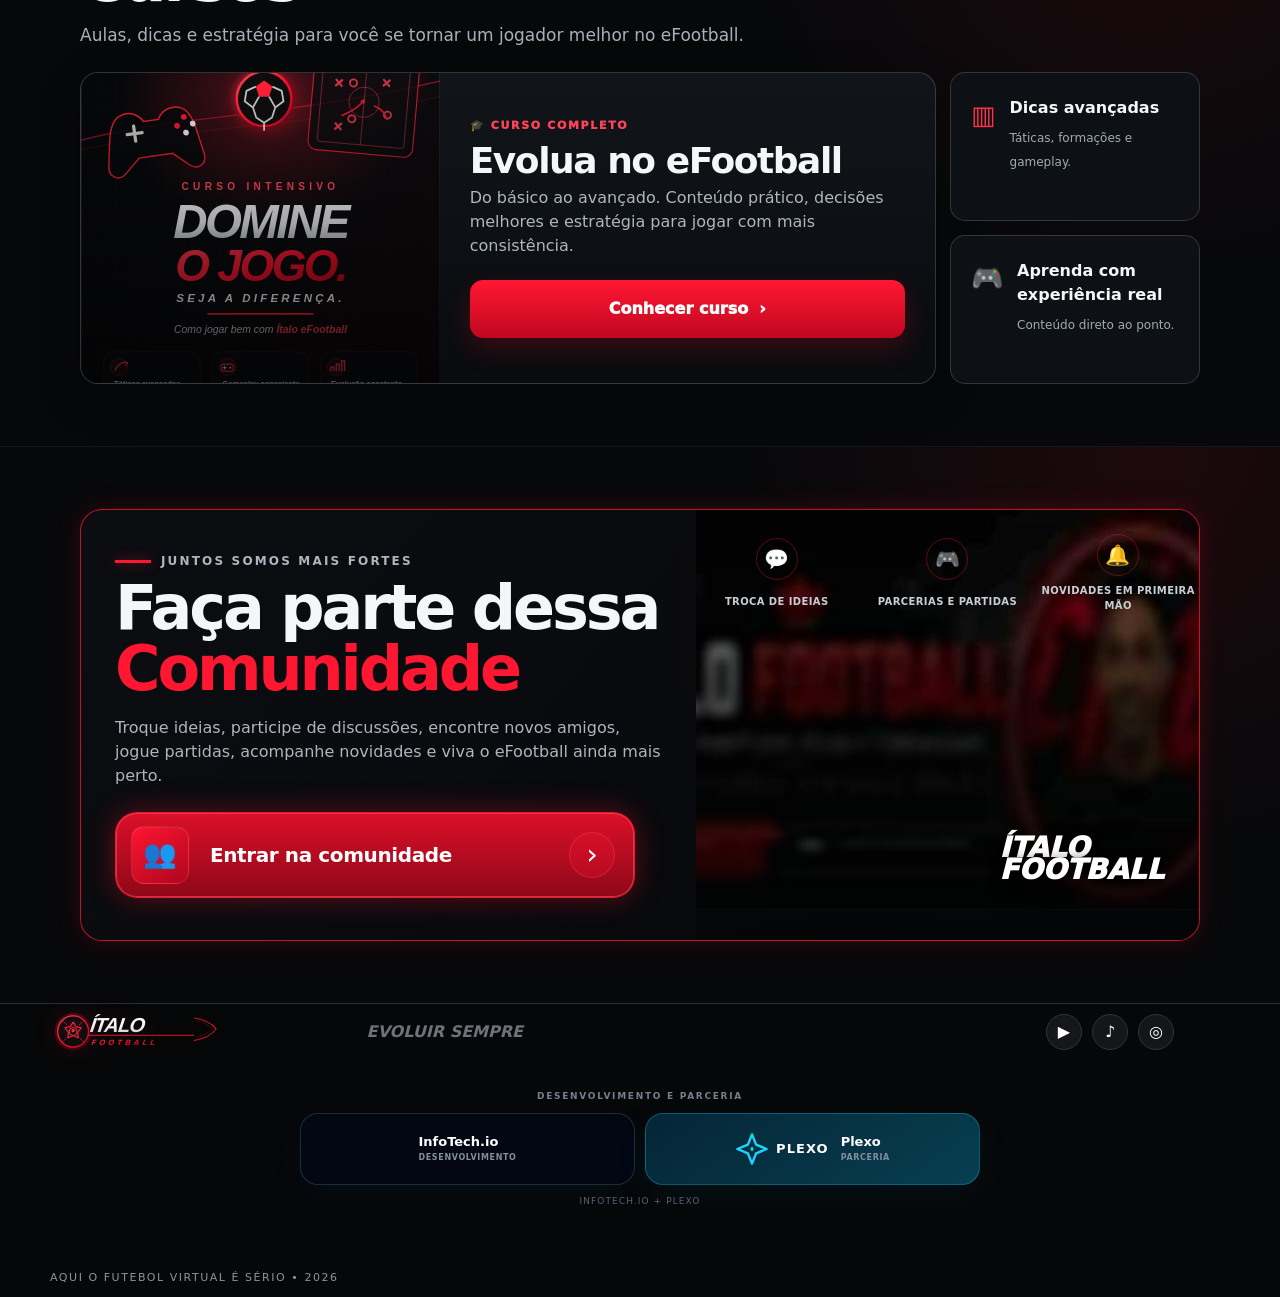
==== commit 5b3b0c04: "Redesign home and community with Google sign-in" ====
--- a/index.html
+++ b/index.html
@@ -1 +1,125 @@
-<!doctype html><html lang="pt-BR" class="no-js"><head><meta charset="utf-8"><meta name="viewport" content="width=device-width, initial-scale=1"><meta name="theme-color" content="#08090b"><meta name="color-scheme" content="dark"><meta name="description" content="Ítalo Football — conteúdo, gameplay, melhores vídeos, curso e comunidade para quem vive o eFootball."><meta name="robots" content="index,follow"><link rel="canonical" href="https://lucasjanoca.github.io/Italo-eFootball/"><meta property="og:type" content="website"><meta property="og:locale" content="pt_BR"><meta property="og:title" content="Ítalo Football | eFootball, vídeos e comunidade"><meta property="og:description" content="Conteúdo, gameplay e comunidade para quem vive o eFootball."><meta property="og:url" content="https://lucasjanoca.github.io/Italo-eFootball/"><meta property="og:image" content="https://lucasjanoca.github.io/Italo-eFootball/assets/hero-bg.jpg"><meta property="og:image:alt" content="Ítalo Football"><meta name="twitter:card" content="summary_large_image"><title>Ítalo Football | eFootball, vídeos e comunidade</title><link rel="icon" href="assets/logo.jpg" type="image/jpeg"><link rel="preconnect" href="https://i.ytimg.com" crossorigin><link rel="preconnect" href="https://ugc.production.linktr.ee" crossorigin><link rel="stylesheet" href="styles.css"><link rel="stylesheet" href="pages.css"><link rel="stylesheet" href="polish.css"><script>document.documentElement.classList.remove('no-js');document.documentElement.classList.add('js');</script><script defer src="site-config.js"></script><script defer src="script.js"></script></head><body><a class="skip-link" href="#conteudo">Pular para o conteúdo</a><div class="noise" aria-hidden="true"></div><header class="site-header"><div class="shell nav-wrap"><a class="brand brand-with-avatar" href="index.html" aria-label="Ítalo Football — início"><img class="brand-avatar" src="https://ugc.production.linktr.ee/bf654206-ebcc-450e-a6be-12f2f3f3615f_2f6cdd608df8516f9030d3b94e4e5701-tplv-tiktokx-cropcenter-1080-1080.jpeg" alt="" width="42" height="42" decoding="async" referrerpolicy="no-referrer" onerror="this.onerror=null;this.src='assets/avatar.jpg'"><span class="brand-wordmark"><span class="brand-crown">♛</span><span class="brand-main">ÍTALO</span><span class="brand-sub">FOOTBALL</span></span></a><nav class="desktop-nav" aria-label="Navegação principal"><a class="active" href="index.html">Início</a><a href="videos.html">Vídeos</a><a href="curso.html">Curso</a><a href="comunidade.html">Comunidade</a><a href="contato.html">Contato</a></nav><div class="nav-actions"><a class="btn btn-red btn-small desktop-community" href="comunidade.html">Comunidade</a><button class="menu-btn" type="button" aria-label="Abrir menu" aria-expanded="false"><span></span><span></span><span></span></button></div></div><nav class="mobile-menu" aria-hidden="true"><a class="active" href="index.html">Início</a><a href="videos.html">Vídeos</a><a href="curso.html">Curso</a><a href="comunidade.html">Comunidade</a><a href="contato.html">Contato</a></nav></header><main id="conteudo"><section class="hero section-dark"><div class="hero-bg" aria-hidden="true"></div><div class="laser laser-one" aria-hidden="true"></div><div class="laser laser-two" aria-hidden="true"></div><div class="shell hero-grid"><div class="hero-kicker reveal"><span>JOGA</span><span>APRENDE</span><span>EVOLUI</span><i></i></div><div class="hero-copy reveal"><p class="eyebrow">EFfootball • CONTEÚDO • COMUNIDADE</p><h1><span>ÍTALO</span><strong>FOOTBALL</strong></h1><p class="hero-tagline">Conteúdo, gameplay e comunidade para quem vive o eFootball.</p><p class="hero-description">Vídeos, lives, dicas e conteúdos reunidos em um só lugar para acompanhar o Ítalo dentro e fora do jogo.</p><div class="hero-actions"><a class="btn btn-red" href="videos.html">Assistir melhores vídeos <span>›</span></a><a class="btn btn-outline" href="https://pay.kiwify.com.br/yAdCPJy" target="_blank" rel="noopener noreferrer">Conhecer o curso <span>›</span></a></div></div><div class="hero-visual reveal"><div class="avatar-ring"><img src="https://ugc.production.linktr.ee/bf654206-ebcc-450e-a6be-12f2f3f3615f_2f6cdd608df8516f9030d3b94e4e5701-tplv-tiktokx-cropcenter-1080-1080.jpeg" alt="Ítalo Football" width="250" height="255" fetchpriority="high" decoding="async" referrerpolicy="no-referrer" onerror="this.onerror=null;this.src='assets/avatar.jpg'"><span class="ring-glow"></span></div><div class="player-card" aria-hidden="true"><span class="jersey-number">10</span><span class="brush-text">MAIS<br>QUE UM<br>JOGO</span></div></div></div></section><section class="shell home-intro reveal"><p class="eyebrow section-kicker">VIVA O EFfootball</p><h2>Jogue, acompanhe e evolua junto com a comunidade.</h2><p>Encontre os melhores conteúdos do canal, acesse o curso, entre na comunidade e acompanhe o Ítalo nas redes oficiais.</p></section><section class="feature-area shell"><div class="feature-grid"><a class="feature-card reveal feature-link" href="videos.html"><div class="feature-icon">▶</div><div><p class="eyebrow">VÍDEOS</p><h3>Melhores vídeos do canal</h3><p>Oito destaques com capas oficiais do YouTube e acesso direto aos vídeos.</p><span>Ver vídeos ›</span></div></a><a class="feature-card reveal feature-link" href="https://pay.kiwify.com.br/yAdCPJy" target="_blank" rel="noopener noreferrer"><div class="feature-icon">🎓</div><div><p class="eyebrow">CURSO</p><h3>Evolua no eFootball</h3><p>Acesse diretamente a página do curso e confira todos os detalhes atualizados.</p><span>Conhecer curso ›</span></div></a><a class="feature-card reveal feature-link" href="comunidade.html"><div class="feature-icon">👥</div><div><p class="eyebrow">COMUNIDADE</p><h3>Jogue junto</h3><p>Entre no espaço da comunidade, troque ideias e acompanhe as novidades.</p><span>Entrar na comunidade ›</span></div></a><a class="feature-card reveal feature-link" href="contato.html"><div class="feature-icon">✉</div><div><p class="eyebrow">CONTATO</p><h3>Parcerias e projetos</h3><p>Fale com o Ítalo pelos canais públicos para propostas, collabs e oportunidades.</p><span>Ver contatos ›</span></div></a></div></section><section class="videos shell home-videos"><div class="section-heading row-heading reveal"><div><p class="eyebrow flame">🔥 MELHORES VÍDEOS</p><h2>Conteúdos que marcaram o canal.</h2></div><a class="text-link" href="videos.html">Ver seleção completa <span>›</span></a></div><div class="video-grid video-grid-8"><article class="video-card reveal"><a class="thumb youtube-thumb" href="https://www.youtube.com/watch?v=F7_T4b8uq4c" target="_blank" rel="noopener noreferrer" aria-label="Assistir Pack Opening no eFootball 2025 no YouTube"><img src="https://i.ytimg.com/vi/F7_T4b8uq4c/maxresdefault.jpg" width="1280" height="720" loading="lazy" decoding="async" referrerpolicy="no-referrer" alt="Capa do vídeo Pack Opening no eFootball 2025" onerror="this.onerror=null;this.src='https://i.ytimg.com/vi/F7_T4b8uq4c/hqdefault.jpg'"><span class="play" aria-hidden="true">▶</span><span class="youtube-badge">Pack Opening</span></a><h3><a href="https://www.youtube.com/watch?v=F7_T4b8uq4c" target="_blank" rel="noopener noreferrer">Pack Opening no eFootball 2025</a></h3><p>Assista no YouTube</p></article><article class="video-card reveal"><a class="thumb youtube-thumb" href="https://www.youtube.com/watch?v=bQ_HUEl-XhI" target="_blank" rel="noopener noreferrer" aria-label="Assistir Neymar, Raul e Maldini — Pack Opening no YouTube"><img src="https://i.ytimg.com/vi/bQ_HUEl-XhI/maxresdefault.jpg" width="1280" height="720" loading="lazy" decoding="async" referrerpolicy="no-referrer" alt="Capa do vídeo Neymar, Raul e Maldini — Pack Opening" onerror="this.onerror=null;this.src='https://i.ytimg.com/vi/bQ_HUEl-XhI/hqdefault.jpg'"><span class="play" aria-hidden="true">▶</span><span class="youtube-badge">Pack Opening</span></a><h3><a href="https://www.youtube.com/watch?v=bQ_HUEl-XhI" target="_blank" rel="noopener noreferrer">Neymar, Raul e Maldini — Pack Opening</a></h3><p>Assista no YouTube</p></article><article class="video-card reveal"><a class="thumb youtube-thumb" href="https://www.youtube.com/watch?v=ky8riQS0mz8" target="_blank" rel="noopener noreferrer" aria-label="Assistir Tropa do Mídia ao vivo — eFootball 2026 no YouTube"><img src="https://i.ytimg.com/vi/ky8riQS0mz8/maxresdefault.jpg" width="1280" height="720" loading="lazy" decoding="async" referrerpolicy="no-referrer" alt="Capa do vídeo Tropa do Mídia ao vivo — eFootball 2026" onerror="this.onerror=null;this.src='https://i.ytimg.com/vi/ky8riQS0mz8/hqdefault.jpg'"><span class="play" aria-hidden="true">▶</span><span class="youtube-badge">Live</span></a><h3><a href="https://www.youtube.com/watch?v=ky8riQS0mz8" target="_blank" rel="noopener noreferrer">Tropa do Mídia ao vivo — eFootball 2026</a></h3><p>Assista no YouTube</p></article><article class="video-card reveal"><a class="thumb youtube-thumb" href="https://www.youtube.com/watch?v=Mn3r_BbGxDw" target="_blank" rel="noopener noreferrer" aria-label="Assistir Tropa do Mídia no eFootball 2026 Mobile no YouTube"><img src="https://i.ytimg.com/vi/Mn3r_BbGxDw/maxresdefault.jpg" width="1280" height="720" loading="lazy" decoding="async" referrerpolicy="no-referrer" alt="Capa do vídeo Tropa do Mídia no eFootball 2026 Mobile" onerror="this.onerror=null;this.src='https://i.ytimg.com/vi/Mn3r_BbGxDw/hqdefault.jpg'"><span class="play" aria-hidden="true">▶</span><span class="youtube-badge">Live</span></a><h3><a href="https://www.youtube.com/watch?v=Mn3r_BbGxDw" target="_blank" rel="noopener noreferrer">Tropa do Mídia no eFootball 2026 Mobile</a></h3><p>Assista no YouTube</p></article><article class="video-card reveal"><a class="thumb youtube-thumb" href="https://www.youtube.com/watch?v=p03QWutCw3Y" target="_blank" rel="noopener noreferrer" aria-label="Assistir eFootball 2026 Mobile ao vivo no YouTube"><img src="https://i.ytimg.com/vi/p03QWutCw3Y/maxresdefault.jpg" width="1280" height="720" loading="lazy" decoding="async" referrerpolicy="no-referrer" alt="Capa do vídeo eFootball 2026 Mobile ao vivo" onerror="this.onerror=null;this.src='https://i.ytimg.com/vi/p03QWutCw3Y/hqdefault.jpg'"><span class="play" aria-hidden="true">▶</span><span class="youtube-badge">Gameplay</span></a><h3><a href="https://www.youtube.com/watch?v=p03QWutCw3Y" target="_blank" rel="noopener noreferrer">eFootball 2026 Mobile ao vivo</a></h3><p>Assista no YouTube</p></article><article class="video-card reveal"><a class="thumb youtube-thumb" href="https://www.youtube.com/watch?v=XHNw6ujaLzE" target="_blank" rel="noopener noreferrer" aria-label="Assistir Tropa do Mídia no eFootball 2026 no YouTube"><img src="https://i.ytimg.com/vi/XHNw6ujaLzE/maxresdefault.jpg" width="1280" height="720" loading="lazy" decoding="async" referrerpolicy="no-referrer" alt="Capa do vídeo Tropa do Mídia no eFootball 2026" onerror="this.onerror=null;this.src='https://i.ytimg.com/vi/XHNw6ujaLzE/hqdefault.jpg'"><span class="play" aria-hidden="true">▶</span><span class="youtube-badge">Gameplay</span></a><h3><a href="https://www.youtube.com/watch?v=XHNw6ujaLzE" target="_blank" rel="noopener noreferrer">Tropa do Mídia no eFootball 2026</a></h3><p>Assista no YouTube</p></article><article class="video-card reveal"><a class="thumb youtube-thumb" href="https://www.youtube.com/watch?v=F2keBlfYPRA" target="_blank" rel="noopener noreferrer" aria-label="Assistir Pack Opening ao vivo no eFootball 2026 no YouTube"><img src="https://i.ytimg.com/vi/F2keBlfYPRA/maxresdefault.jpg" width="1280" height="720" loading="lazy" decoding="async" referrerpolicy="no-referrer" alt="Capa do vídeo Pack Opening ao vivo no eFootball 2026" onerror="this.onerror=null;this.src='https://i.ytimg.com/vi/F2keBlfYPRA/hqdefault.jpg'"><span class="play" aria-hidden="true">▶</span><span class="youtube-badge">Pack Opening</span></a><h3><a href="https://www.youtube.com/watch?v=F2keBlfYPRA" target="_blank" rel="noopener noreferrer">Pack Opening ao vivo no eFootball 2026</a></h3><p>Assista no YouTube</p></article><article class="video-card reveal"><a class="thumb youtube-thumb" href="https://www.youtube.com/watch?v=hd_4c0SR1kg" target="_blank" rel="noopener noreferrer" aria-label="Assistir Cristiano Ronaldo no eFootball 2026 no YouTube"><img src="https://i.ytimg.com/vi/hd_4c0SR1kg/maxresdefault.jpg" width="1280" height="720" loading="lazy" decoding="async" referrerpolicy="no-referrer" alt="Capa do vídeo Cristiano Ronaldo no eFootball 2026" onerror="this.onerror=null;this.src='https://i.ytimg.com/vi/hd_4c0SR1kg/hqdefault.jpg'"><span class="play" aria-hidden="true">▶</span><span class="youtube-badge">Gameplay</span></a><h3><a href="https://www.youtube.com/watch?v=hd_4c0SR1kg" target="_blank" rel="noopener noreferrer">Cristiano Ronaldo no eFootball 2026</a></h3><p>Assista no YouTube</p></article></div></section></main><footer class="site-footer"><div class="shell footer-grid"><a class="brand brand-footer brand-with-avatar" href="index.html" aria-label="Ítalo Football — início"><img class="brand-avatar" src="https://ugc.production.linktr.ee/bf654206-ebcc-450e-a6be-12f2f3f3615f_2f6cdd608df8516f9030d3b94e4e5701-tplv-tiktokx-cropcenter-1080-1080.jpeg" alt="" width="38" height="38" loading="lazy" decoding="async" referrerpolicy="no-referrer" onerror="this.onerror=null;this.src='assets/avatar.jpg'"><span class="brand-wordmark"><span class="brand-crown">♛</span><span class="brand-main">ÍTALO</span><span class="brand-sub">FOOTBALL</span></span></a><p class="footer-motto">EVOLUIR SEMPRE</p><div class="socials" aria-label="Redes sociais"><a href="https://www.youtube.com/channel/UCaThC5oHN4mG59Ya8WGQLmQ" target="_blank" rel="noopener noreferrer" aria-label="YouTube">▶</a><a href="https://www.tiktok.com/@italoefootbal" target="_blank" rel="noopener noreferrer" aria-label="TikTok">♪</a><a href="https://www.instagram.com/italoefootball/" target="_blank" rel="noopener noreferrer" aria-label="Instagram">◎</a></div><p class="credit">Desenvolvido por <a href="https://infotech-io.com.br" target="_blank" rel="noopener noreferrer"><strong>InfoTech.io</strong></a></p><p class="footer-tagline">AQUI O FUTEBOL VIRTUAL É SÉRIO • <span id="year"></span></p></div></footer></body></html>+<!doctype html>
+<html lang="pt-BR" class="no-js">
+<head>
+  <meta charset="utf-8">
+  <meta name="viewport" content="width=device-width,initial-scale=1">
+  <meta name="theme-color" content="#050608">
+  <meta name="color-scheme" content="dark">
+  <meta name="description" content="Ítalo Football — conteúdo, gameplay, cursos e comunidade para quem vive o eFootball.">
+  <meta name="robots" content="index,follow">
+  <link rel="canonical" href="https://lucasjanoca.github.io/Italo-eFootball/">
+  <meta property="og:type" content="website">
+  <meta property="og:locale" content="pt_BR">
+  <meta property="og:title" content="Ítalo Football | eFootball, vídeos e comunidade">
+  <meta property="og:description" content="Conteúdo, gameplay, cursos e comunidade para quem vive o eFootball.">
+  <meta property="og:url" content="https://lucasjanoca.github.io/Italo-eFootball/">
+  <meta property="og:image" content="https://lucasjanoca.github.io/Italo-eFootball/assets/hero-bg.jpg">
+  <meta name="twitter:card" content="summary_large_image">
+  <title>Ítalo Football | eFootball, vídeos e comunidade</title>
+  <link rel="icon" href="assets/logo.jpg" type="image/jpeg">
+  <link rel="preconnect" href="https://i.ytimg.com" crossorigin>
+  <link rel="stylesheet" href="styles.css">
+  <link rel="stylesheet" href="pages.css">
+  <link rel="stylesheet" href="polish.css">
+  <link rel="stylesheet" href="redesign.css">
+  <script>document.documentElement.classList.remove('no-js');document.documentElement.classList.add('js');</script>
+  <script defer src="site-config.js"></script>
+  <script defer src="script.js"></script>
+  <script defer src="redesign.js"></script>
+</head>
+<body class="home-redesign">
+  <a class="skip-link" href="#conteudo">Pular para o conteúdo</a>
+  <div class="noise" aria-hidden="true"></div>
+
+  <header class="site-header">
+    <div class="shell nav-wrap">
+      <a class="brand" href="index.html" aria-label="Ítalo Football — início"><span class="brand-main">ÍTALO</span><span class="brand-sub">FOOTBALL</span></a>
+      <nav class="desktop-nav" aria-label="Navegação principal">
+        <a class="active" href="index.html">Início</a><a href="videos.html">Vídeos</a><a href="curso.html">Cursos</a><a href="comunidade.html">Comunidade</a><a href="contato.html">Contato</a>
+      </nav>
+      <div class="nav-actions"><a class="btn btn-red btn-small desktop-community" href="comunidade.html">Comunidade</a><button class="menu-btn" type="button" aria-label="Abrir menu" aria-expanded="false"><span></span><span></span><span></span></button></div>
+    </div>
+    <nav class="mobile-menu" aria-hidden="true"><a class="active" href="index.html">Início</a><a href="videos.html">Vídeos</a><a href="curso.html">Cursos</a><a href="comunidade.html">Comunidade</a><a href="contato.html">Contato</a></nav>
+  </header>
+
+  <main id="conteudo" class="r-home">
+    <section class="r-hero">
+      <div class="r-hero-inner">
+        <p class="r-kicker">eFootball • CONTEÚDO • COMUNIDADE</p>
+        <h1 class="r-brand-title"><span>ÍTALO</span><strong>FOOTBALL</strong></h1>
+        <h2>Conteúdo, gameplay e comunidade para quem vive o eFootball.</h2>
+        <div class="r-action-stack">
+          <a class="r-action primary" href="videos.html"><span class="r-action-icon">▶</span><span class="r-action-label">Assistir melhores vídeos</span><span class="r-action-next">›</span></a>
+          <a class="r-action" href="curso.html"><span class="r-action-icon">🎓</span><span class="r-action-label">Ver cursos</span><span class="r-action-next">›</span></a>
+          <a class="r-action" href="comunidade.html"><span class="r-action-icon">👥</span><span class="r-action-label">Entrar na comunidade</span><span class="r-action-next">›</span></a>
+        </div>
+      </div>
+    </section>
+
+    <section class="r-home-section" id="videos-destaque">
+      <div class="r-home-shell">
+        <p class="r-section-kicker">VÍDEOS EM DESTAQUE</p>
+        <h2>Melhores vídeos do YouTube</h2>
+        <p class="r-section-intro">Gameplay, pack openings, análises, lives e muito mais conteúdo para você acompanhar o Ítalo no eFootball.</p>
+        <div class="r-video-row">
+          <a class="r-video-card" href="https://www.youtube.com/watch?v=F7_T4b8uq4c" target="_blank" rel="noopener noreferrer">
+            <img src="https://i.ytimg.com/vi/F7_T4b8uq4c/maxresdefault.jpg" alt="Pack Opening no eFootball 2025" onerror="this.onerror=null;this.src='https://i.ytimg.com/vi/F7_T4b8uq4c/hqdefault.jpg'">
+            <span class="r-video-overlay"></span><span class="r-video-play">▶</span><span class="r-video-copy"><strong>Pack Opening no eFootball 2025</strong><small>12:40</small></span>
+          </a>
+          <a class="r-video-card featured" href="https://www.youtube.com/watch?v=bQ_HUEl-XhI" target="_blank" rel="noopener noreferrer">
+            <img src="https://i.ytimg.com/vi/bQ_HUEl-XhI/maxresdefault.jpg" alt="Neymar, Raul e Maldini" onerror="this.onerror=null;this.src='https://i.ytimg.com/vi/bQ_HUEl-XhI/hqdefault.jpg'">
+            <span class="r-video-overlay"></span><span class="r-video-play">▶</span><span class="r-video-copy"><strong>Neymar, Raul e Maldini</strong><small>15:27</small></span>
+          </a>
+          <a class="r-video-card" href="https://www.youtube.com/watch?v=ky8riQS0mz8" target="_blank" rel="noopener noreferrer">
+            <img src="https://i.ytimg.com/vi/ky8riQS0mz8/maxresdefault.jpg" alt="Tropa do Mídia ao vivo" onerror="this.onerror=null;this.src='https://i.ytimg.com/vi/ky8riQS0mz8/hqdefault.jpg'">
+            <span class="r-video-overlay"></span><span class="r-video-play">▶</span><span class="r-video-copy"><strong>Tropa do Mídia ao vivo</strong><small>2:14:03</small></span>
+          </a>
+        </div>
+        <a class="r-more-btn" href="videos.html">Ver seleção completa &nbsp;›</a>
+      </div>
+    </section>
+
+    <section class="r-home-section" id="cursos-home">
+      <div class="r-home-shell">
+        <p class="r-section-kicker">APRENDA E EVOLUA</p>
+        <h2>Cursos</h2>
+        <p class="r-section-intro">Aulas, dicas e estratégia para você se tornar um jogador melhor no eFootball.</p>
+        <div class="r-course-layout">
+          <article class="r-course-main">
+            <div class="r-course-media" aria-hidden="true"></div>
+            <div class="r-course-copy"><span class="mini">🎓 CURSO COMPLETO</span><h3>Evolua no eFootball</h3><p>Do básico ao avançado. Conteúdo prático, decisões melhores e estratégia para jogar com mais consistência.</p><a class="r-course-btn" href="curso.html">Conhecer curso &nbsp;›</a></div>
+          </article>
+          <div class="r-course-side">
+            <article class="r-mini-benefit"><b>▥</b><div><strong>Dicas avançadas</strong><span>Táticas, formações e gameplay.</span></div></article>
+            <article class="r-mini-benefit"><b>🎮</b><div><strong>Aprenda com experiência real</strong><span>Conteúdo direto ao ponto.</span></div></article>
+          </div>
+        </div>
+      </div>
+    </section>
+
+    <section class="r-home-section">
+      <div class="r-home-shell">
+        <article class="r-community-promo">
+          <div class="r-community-copy">
+            <p class="r-section-kicker">JUNTOS SOMOS MAIS FORTES</p>
+            <h2>Faça parte dessa <strong>Comunidade</strong></h2>
+            <p>Troque ideias, participe de discussões, encontre novos amigos, jogue partidas, acompanhe novidades e viva o eFootball ainda mais perto.</p>
+            <a class="r-action primary" href="comunidade.html" style="margin-top:24px;max-width:520px"><span class="r-action-icon">👥</span><span class="r-action-label">Entrar na comunidade</span><span class="r-action-next">›</span></a>
+          </div>
+          <div class="r-community-visual"><div class="r-community-icons"><span><b>💬</b>TROCA DE IDEIAS</span><span><b>🎮</b>PARCERIAS E PARTIDAS</span><span><b>🔔</b>NOVIDADES EM PRIMEIRA MÃO</span></div></div>
+        </article>
+      </div>
+    </section>
+  </main>
+
+  <footer class="site-footer">
+    <div class="shell footer-grid">
+      <a class="brand brand-footer" href="index.html" aria-label="Ítalo Football — início"><span class="brand-main">ÍTALO</span><span class="brand-sub">FOOTBALL</span></a>
+      <p class="footer-motto">EVOLUIR SEMPRE</p>
+      <div class="socials" aria-label="Redes sociais"><a href="https://youtube.com/@italoefootballives?si=0cd7d6id502UjSVx" target="_blank" rel="noopener noreferrer" aria-label="YouTube">▶</a><a href="https://www.tiktok.com/@italoefootbal" target="_blank" rel="noopener noreferrer" aria-label="TikTok">♪</a><a href="https://www.instagram.com/italoefootball/" target="_blank" rel="noopener noreferrer" aria-label="Instagram">◎</a></div>
+      <p class="credit">Desenvolvido por <a href="https://infotech-io.com.br" target="_blank" rel="noopener noreferrer"><strong>InfoTech.io</strong></a></p>
+      <p class="footer-tagline">AQUI O FUTEBOL VIRTUAL É SÉRIO • <span id="year"></span></p>
+    </div>
+  </footer>
+</body>
+</html>
--- a/polish.css
+++ b/polish.css
@@ -15,4 +15,31 @@
 @media (max-width:900px){.hero{min-height:auto;padding:80px 0 70px}.hero-grid{grid-template-columns:1fr}.hero-kicker{display:none}.hero-visual{justify-content:flex-start;margin-top:28px}.contact-page,.community-page-grid{grid-template-columns:1fr}.quote-wall{display:none}.network-card{grid-template-columns:1fr}.footer-grid{grid-template-columns:1fr auto;gap:18px;padding:28px 0}.footer-motto,.footer-tagline{display:none}}
 @media (max-width:760px){.nav-wrap{height:68px}.brand-with-avatar .brand-avatar{width:34px;height:34px}.hero{padding:62px 0 54px}.hero-copy h1{font-size:clamp(52px,15vw,76px);white-space:normal}.hero-tagline{font-size:26px}.hero-description{font-size:15px}.hero-visual{display:none}.feature-grid{grid-template-columns:1fr}.video-grid{grid-template-columns:repeat(2,minmax(0,1fr))}.row-heading{align-items:flex-start;flex-direction:column}.page-hero{min-height:350px}.page-hero .shell{padding:58px 0}.page-hero h1{font-size:clamp(40px,12vw,60px)}.page-hero p:not(.eyebrow){font-size:15px}.course-showcase{padding:54px 0 68px}.course-copy,.course-cta-card{padding:26px}.footer-grid{grid-template-columns:1fr}.socials{justify-content:flex-start}}
 @media (max-width:520px){.video-grid{grid-template-columns:1fr}.hero-actions,.page-actions{display:grid}.hero-actions .btn,.page-actions .btn{width:100%}.home-intro{padding-top:56px}.home-intro p:not(.eyebrow){font-size:16px}.page-content{padding-top:54px}.contact-page{gap:38px}.network-box{grid-template-columns:42px 1fr 20px}.desktop-community{display:none}}
-@media (prefers-reduced-motion:reduce){html{scroll-behavior:auto}.reveal{transition:none!important}.ring-glow{animation:none!important}.btn,.feature-card,.network-box,.socials a{transition:none!important}}+@media (prefers-reduced-motion:reduce){html{scroll-behavior:auto}.reveal{transition:none!important}.ring-glow{animation:none!important}.btn,.feature-card,.network-box,.socials a{transition:none!important}}
+
+/* Mobile production pass */
+html,body{max-width:100%;overflow-x:hidden}
+img{max-width:100%}
+.group-list{display:grid;grid-template-columns:repeat(2,minmax(0,1fr));gap:16px;margin-top:28px}.group-card{min-height:118px;border:1px solid #343840;border-radius:18px;background:radial-gradient(circle at 92% 8%,rgba(255,32,55,.12),transparent 34%),linear-gradient(180deg,#15171b,#0d0f12);padding:22px;display:grid;grid-template-columns:56px 1fr 24px;align-items:center;gap:16px;transition:.22s}.group-card:hover{transform:translateY(-3px);border-color:rgba(255,32,55,.55);box-shadow:var(--shadow)}.group-number{width:50px;height:50px;border-radius:14px;background:rgba(255,32,55,.1);border:1px solid rgba(255,32,55,.28);display:grid;place-items:center;color:var(--brand-red);font-weight:1000;font-size:16px}.group-card strong{display:block;font-size:18px}.group-card small{display:block;color:#9299a3;margin-top:3px}.group-arrow{color:var(--brand-red);font-size:28px;font-weight:900}.groups-intro{max-width:760px}.groups-note{color:#8f969f;margin-top:24px;font-size:13px}
+@media (max-width:760px){
+  :root{--shell:min(calc(100% - 30px),680px)}
+  .site-header{background:rgba(7,8,10,.96)}
+  .nav-wrap{height:68px;gap:12px}
+  .brand-with-avatar{column-gap:8px}.brand-with-avatar .brand-avatar{width:36px;height:36px}.brand-with-avatar .brand-main{font-size:23px}.brand-with-avatar .brand-sub{font-size:9px;letter-spacing:.22em}.brand-with-avatar .brand-crown{font-size:16px;left:38px}
+  .menu-btn{width:44px;height:44px;padding:9px}
+  .mobile-menu{top:68px;padding:12px 15px 18px;gap:8px}.mobile-menu a{padding:14px 15px;border:1px solid rgba(255,255,255,.06);background:#111318;font-weight:750}
+  .hero{padding:54px 0 46px}.hero-grid{text-align:center}.hero-copy{width:100%;max-width:100%;margin-inline:auto}.hero-copy .eyebrow{font-size:11px;letter-spacing:.13em}.hero-copy h1{font-size:clamp(36px,10.6vw,47px);line-height:.92;letter-spacing:-.055em;white-space:nowrap;max-width:100%;margin:0 auto 18px}.hero-tagline{font-size:clamp(24px,7vw,30px);line-height:1.08;margin-inline:auto}.hero-description{font-size:15px;line-height:1.55;margin-inline:auto;max-width:560px}.hero-actions{display:grid;grid-template-columns:1fr;gap:11px;width:100%;margin-top:24px}.hero-actions .btn{width:100%;min-height:54px;font-size:14px}
+  .home-intro{padding:58px 0 24px}.home-intro h2{font-size:clamp(38px,10.5vw,52px);line-height:1.02;letter-spacing:-.045em}.home-intro p:not(.eyebrow){font-size:16px;line-height:1.55}
+  .feature-grid{grid-template-columns:1fr;gap:12px}.feature-card{min-height:auto;padding:20px;grid-template-columns:48px 1fr}.feature-card h3{font-size:17px}.feature-card p:not(.eyebrow){font-size:13px;line-height:1.5}
+  .row-heading{align-items:flex-start;flex-direction:column;gap:10px}.row-heading h2{display:block!important;font-size:clamp(30px,8.5vw,40px)}.section-heading h2{font-size:clamp(30px,8.5vw,40px)}.content-lead{font-size:15px;line-height:1.55}
+  .videos{padding-top:42px}.home-videos{padding-bottom:64px}
+  .video-grid,.video-grid.video-grid-8{display:grid!important;grid-template-columns:repeat(2,minmax(0,1fr))!important;gap:22px 12px!important;overflow:visible!important;scroll-snap-type:none!important;padding-bottom:0!important;width:100%!important}
+  .video-card{min-width:0!important;width:100%!important;scroll-snap-align:none!important;display:block}.thumb{width:100%;aspect-ratio:16/9;border-radius:10px}.thumb .play{opacity:1;width:38px;height:38px;font-size:13px}.youtube-badge{left:7px;bottom:7px;padding:4px 6px;font-size:7px;letter-spacing:.05em;max-width:calc(100% - 14px);white-space:nowrap;overflow:hidden;text-overflow:ellipsis}.video-card h3{font-size:14px;line-height:1.3;margin:10px 0 4px}.video-card h3 a{display:-webkit-box;-webkit-line-clamp:2;-webkit-box-orient:vertical;overflow:hidden;min-height:2.6em}.video-card p{font-size:11px;white-space:nowrap;overflow:hidden;text-overflow:ellipsis}
+  .page-hero{min-height:auto}.page-hero .shell{padding:58px 0 54px}.page-hero h1{font-size:clamp(38px,10.8vw,52px);line-height:1.02;letter-spacing:-.045em;overflow-wrap:anywhere}.page-hero p:not(.eyebrow){font-size:15px;line-height:1.55}.page-actions{display:grid;grid-template-columns:1fr;gap:10px;width:100%}.page-actions .btn{width:100%;min-height:52px}
+  .page-content{padding-top:52px;padding-bottom:64px}.community-page-grid{padding-top:54px;gap:24px}.community-card{padding:26px}.community-card h2{font-size:clamp(30px,8.5vw,42px)}.network-card{padding:26px;margin-bottom:64px}.network-links{display:grid;grid-template-columns:1fr;width:100%}.network-links a{width:100%}
+  .contact-page{gap:34px}.contact-intro h2{font-size:clamp(34px,9vw,46px)}.contact-network-grid{gap:12px}.network-box{min-height:82px;padding:18px;grid-template-columns:42px minmax(0,1fr) 18px;gap:12px}.network-box>span{font-size:23px}.network-box strong{font-size:15px}.network-box small{font-size:12px}.network-box b{font-size:24px}
+  .course-showcase{padding:52px 0 64px;gap:18px}.course-copy,.course-cta-card{padding:24px}.course-copy h2,.course-cta-card h2{font-size:clamp(31px,8.5vw,42px)}.course-cta-card .btn{width:100%}
+  .group-list{grid-template-columns:1fr;gap:12px}.group-card{min-height:96px;padding:18px;grid-template-columns:48px minmax(0,1fr) 18px;gap:13px}.group-number{width:44px;height:44px;border-radius:12px;font-size:14px}.group-card strong{font-size:16px}.group-card small{font-size:12px}.group-arrow{font-size:24px}
+  .footer-grid{grid-template-columns:1fr!important;text-align:center;gap:18px;padding:28px 0}.brand-footer{margin-inline:auto}.socials{justify-content:center!important}.credit{display:block!important}.footer-tagline{display:block!important;text-align:center;font-size:9px;line-height:1.6}
+}
+@media (max-width:390px){.hero-copy h1{font-size:clamp(34px,10.1vw,40px)}.video-grid,.video-grid.video-grid-8{grid-template-columns:1fr!important}.video-card h3 a{min-height:auto}.brand-with-avatar .brand-main{font-size:21px}.brand-with-avatar .brand-sub{font-size:8px}.home-intro h2{font-size:36px}}
--- a/redesign.css
+++ b/redesign.css
@@ -0,0 +1,55 @@
+/* Ítalo Football — redesign inspirado nas referências enviadas pelo cliente */
+:root{--r-bg:#06070a;--r-panel:#0d1014;--r-panel2:#12161b;--r-red:#ff1732;--r-red2:#b90019;--r-line:rgba(255,255,255,.13);--r-text:#f7f8fa;--r-muted:#a3a9b2;--r-green:#14d96b;--r-gold:#f2b93b}
+body.home-redesign,body.community-redesign{background:radial-gradient(circle at 50% 0,rgba(255,20,48,.08),transparent 28%),#050608}
+body.home-redesign .site-header,body.community-redesign .site-header{background:rgba(4,5,7,.92);border-bottom:1px solid rgba(255,23,50,.22);box-shadow:0 8px 28px rgba(0,0,0,.35)}
+body.home-redesign .site-footer,body.community-redesign .site-footer{margin-top:0}
+
+/* HOME */
+.r-home{overflow:hidden;background:#050608}
+.r-hero{position:relative;min-height:780px;display:flex;align-items:flex-end;padding:70px 0 54px;border-bottom:1px solid rgba(255,23,50,.35);isolation:isolate;background:linear-gradient(180deg,rgba(2,3,5,.18),rgba(2,3,5,.72) 68%,#050608),url('assets/hero-bg.jpg') center/cover no-repeat}
+.r-hero:before{content:"";position:absolute;inset:0;z-index:-1;background:radial-gradient(circle at 50% 30%,rgba(255,24,51,.10),transparent 24%),linear-gradient(130deg,transparent 0 20%,rgba(255,20,47,.52) 20.3% 20.55%,transparent 20.8% 44%,rgba(255,20,47,.48) 44.2% 44.5%,transparent 44.8%),linear-gradient(20deg,transparent 0 57%,rgba(255,20,47,.35) 57.2% 57.5%,transparent 57.8%)}
+.r-hero:after{content:"";position:absolute;left:50%;bottom:0;transform:translateX(-50%);width:min(560px,78vw);height:640px;z-index:-1;opacity:.92;filter:drop-shadow(0 0 45px rgba(255,0,38,.22));background:linear-gradient(180deg,rgba(11,12,15,.2),#06070a 72%);clip-path:polygon(39% 0,61% 0,69% 8%,80% 17%,91% 38%,86% 100%,14% 100%,9% 38%,20% 17%,31% 8%);border-radius:48% 48% 12% 12%/13% 13% 4% 4%}
+.r-hero-inner{position:relative;z-index:3;width:min(900px,calc(100% - 32px));margin:0 auto;text-align:center}
+.r-hero .r-kicker{margin:0 0 10px;color:#ff4b60;font-weight:900;font-size:13px;letter-spacing:.19em;text-transform:uppercase}
+.r-brand-title{margin:0 auto 22px;font-size:clamp(48px,8vw,92px);line-height:.86;font-weight:1000;letter-spacing:-.06em;font-style:italic;text-transform:uppercase;text-shadow:0 7px 24px rgba(0,0,0,.62)}
+.r-brand-title span{color:#fff}.r-brand-title strong{color:var(--r-red)}
+.r-hero h2{max-width:680px;margin:0 auto 26px;font-size:clamp(30px,4.3vw,52px);line-height:1.04;letter-spacing:-.04em;text-shadow:0 5px 22px rgba(0,0,0,.72)}
+.r-action-stack{display:grid;gap:13px;width:min(700px,100%);margin:0 auto}
+.r-action{min-height:86px;border-radius:22px;border:1px solid rgba(255,23,50,.78);background:linear-gradient(180deg,rgba(16,18,22,.94),rgba(7,8,11,.96));display:grid;grid-template-columns:64px 1fr 50px;align-items:center;gap:15px;padding:11px 15px;color:#fff;box-shadow:0 12px 36px rgba(0,0,0,.35),inset 0 1px 0 rgba(255,255,255,.04);transition:.22s}
+.r-action:hover{transform:translateY(-3px);border-color:#ff4c62;box-shadow:0 14px 40px rgba(255,16,47,.16),0 0 0 1px rgba(255,23,50,.15) inset}
+.r-action.primary{background:linear-gradient(180deg,#dc1028,#8e0718);box-shadow:0 0 0 1px rgba(255,114,128,.45) inset,0 0 28px rgba(255,20,45,.36)}
+.r-action-icon{width:58px;height:58px;border-radius:13px;display:grid;place-items:center;background:linear-gradient(145deg,#22262c,#0a0c0f);border:1px solid rgba(255,255,255,.11);font-size:27px;box-shadow:inset 0 1px 0 rgba(255,255,255,.05)}
+.r-action.primary .r-action-icon{background:linear-gradient(145deg,#ff1532,#ad071d)}
+.r-action-label{text-align:left;font-size:20px;font-weight:900;letter-spacing:-.02em}.r-action-next{width:46px;height:46px;border-radius:50%;display:grid;place-items:center;background:rgba(255,23,50,.24);border:1px solid rgba(255,67,88,.36);font-size:29px}
+
+.r-home-section{position:relative;padding:62px 0;border-top:1px solid rgba(255,255,255,.05);background:radial-gradient(circle at 90% 0,rgba(255,21,49,.09),transparent 32%),#07080a}
+.r-home-shell{width:min(1120px,calc(100% - 32px));margin:auto}
+.r-section-kicker{display:flex;align-items:center;gap:10px;margin:0 0 8px;color:#ff4157;font-size:12px;font-weight:900;letter-spacing:.18em;text-transform:uppercase}.r-section-kicker:before{content:"";width:36px;height:3px;background:var(--r-red);box-shadow:0 0 12px rgba(255,23,50,.55)}
+.r-home-section h2{margin:0;font-size:clamp(34px,5vw,62px);letter-spacing:-.05em;line-height:.98}.r-section-intro{margin:12px 0 24px;color:#aab0b9;max-width:760px;font-size:17px}
+.r-video-row{display:grid;grid-template-columns:repeat(3,1fr);gap:12px}.r-video-card{position:relative;overflow:hidden;border-radius:14px;border:1px solid rgba(255,255,255,.16);background:#0d1014;transition:.22s}.r-video-card.featured{border-color:#ff3650;box-shadow:0 0 0 1px rgba(255,23,50,.28),0 0 26px rgba(255,23,50,.25)}
+.r-video-card img{width:100%;aspect-ratio:16/10;object-fit:cover;display:block;filter:saturate(.85) contrast(1.08)}.r-video-overlay{position:absolute;inset:0;background:linear-gradient(180deg,transparent 45%,rgba(3,4,6,.94));pointer-events:none}.r-video-play{position:absolute;left:50%;top:48%;translate:-50% -50%;width:58px;height:58px;border-radius:16px;background:#f20f2d;display:grid;place-items:center;font-size:28px;box-shadow:0 0 24px rgba(255,18,47,.5)}.r-video-copy{position:absolute;left:16px;right:16px;bottom:13px;z-index:2}.r-video-copy strong{display:block;font-size:18px;line-height:1.05}.r-video-copy small{position:absolute;right:0;bottom:0;padding:4px 7px;border-radius:7px;background:rgba(0,0,0,.7);color:#ddd}.r-more-btn{display:flex;align-items:center;justify-content:center;min-height:54px;margin:24px auto 0;width:min(760px,100%);border:1px solid #777e88;border-radius:12px;background:#0d1014;color:#f3f4f6;font-weight:900}
+
+.r-course-layout{display:grid;grid-template-columns:minmax(0,1fr) 250px;gap:14px;align-items:stretch}.r-course-main{display:grid;grid-template-columns:42% 1fr;overflow:hidden;border:1px solid rgba(255,255,255,.16);border-radius:18px;background:linear-gradient(180deg,#11151a,#090b0e);box-shadow:0 14px 44px rgba(0,0,0,.32)}.r-course-media{position:relative;min-height:310px;background:linear-gradient(180deg,transparent,rgba(0,0,0,.66)),url('assets/curso-domine-o-jogo.svg') center/cover no-repeat}.r-course-copy{padding:34px 30px;display:flex;flex-direction:column;justify-content:center}.r-course-copy .mini{color:#ff4358;font-size:11px;font-weight:1000;letter-spacing:.15em}.r-course-copy h3{margin:8px 0 7px;font-size:36px;line-height:1;letter-spacing:-.04em}.r-course-copy p{margin:0 0 22px;color:#b0b6bf}.r-course-btn{min-height:58px;border-radius:13px;background:linear-gradient(180deg,#ff1732,#c10720);display:flex;align-items:center;justify-content:center;color:#fff;font-weight:1000;box-shadow:0 10px 28px rgba(255,16,45,.2)}
+.r-course-side{display:grid;gap:14px}.r-mini-benefit{border:1px solid rgba(255,255,255,.16);border-radius:15px;background:#0d1014;padding:23px 20px;display:flex;gap:14px;align-items:flex-start}.r-mini-benefit b{font-size:26px;color:#ff3048}.r-mini-benefit strong{display:block;margin-bottom:5px}.r-mini-benefit span{font-size:12px;color:#a3aab3}
+
+.r-community-promo{display:grid;grid-template-columns:1.1fr .9fr;overflow:hidden;border:1px solid rgba(255,23,50,.75);border-radius:22px;background:radial-gradient(circle at 80% 25%,rgba(255,26,51,.22),transparent 32%),linear-gradient(130deg,#0b0d11,#060709);box-shadow:0 0 26px rgba(255,23,50,.16)}.r-community-copy{padding:42px 34px}.r-community-copy h2{font-size:clamp(40px,5vw,62px)}.r-community-copy h2 strong{color:var(--r-red)}.r-community-copy p{color:#afb5be;max-width:590px}.r-community-visual{position:relative;min-height:360px;background:linear-gradient(180deg,rgba(3,4,5,.05),rgba(3,4,5,.72)),url('assets/hero-bg.jpg') center/cover no-repeat}.r-community-visual:after{content:"ÍTALO\A FOOTBALL";white-space:pre;position:absolute;right:35px;bottom:58px;color:#fff;font-size:28px;font-weight:1000;font-style:italic;line-height:.8;text-shadow:0 4px 14px #000}.r-community-icons{display:grid;grid-template-columns:repeat(3,1fr);gap:9px;margin-top:24px}.r-community-icons span{display:grid;place-items:center;text-align:center;color:#c9ced5;font-size:10px;font-weight:900;letter-spacing:.04em}.r-community-icons b{display:grid;place-items:center;width:42px;height:42px;margin-bottom:7px;border-radius:50%;border:1px solid rgba(255,23,50,.35);color:#ff2c45;font-size:20px}
+
+/* COMMUNITY PAGE */
+.c-main{background:radial-gradient(circle at 74% 0,rgba(255,22,49,.10),transparent 34%),#050608;padding-bottom:60px}.c-shell{width:min(1180px,calc(100% - 28px));margin:auto}.c-top{position:relative;overflow:hidden;padding:52px 0 26px;border-bottom:1px solid rgba(255,23,50,.25);background:linear-gradient(90deg,rgba(5,6,8,.97) 0 46%,rgba(5,6,8,.58) 72%,rgba(5,6,8,.86)),url('assets/hero-bg.jpg') center/cover no-repeat}.c-top:before{content:"";position:absolute;inset:0;background:linear-gradient(152deg,transparent 0 38%,rgba(255,23,50,.5) 38.2% 38.45%,transparent 38.7% 74%,rgba(255,23,50,.34) 74.2% 74.45%,transparent 74.7%)}.c-hero-grid{position:relative;display:grid;grid-template-columns:minmax(0,560px) 1fr;gap:40px;align-items:end}.c-kicker{margin:0 0 9px;color:#ff4055;font-size:12px;font-weight:900;letter-spacing:.16em;text-transform:uppercase}.c-hero h1{margin:0;font-size:clamp(48px,6vw,76px);line-height:.89;letter-spacing:-.055em}.c-hero h1 strong{color:var(--r-red)}.c-hero>p{color:#b8bec6;font-size:17px}.c-online{display:inline-flex;align-items:center;gap:9px;margin:12px 0 16px}.c-online b{display:inline-flex;align-items:center;gap:8px;padding:7px 12px;border-radius:999px;background:#0b6d3a;border:1px solid #28e580;color:#dffff0;font-size:11px}.c-online b:before{content:"";width:9px;height:9px;border-radius:50%;background:#2cff85;box-shadow:0 0 12px #2cff85}.c-online span{color:#cbd0d6;font-size:13px}.c-enter-btn{min-height:62px;padding:0 28px;border:1px solid rgba(255,89,105,.5);border-radius:13px;background:linear-gradient(180deg,#ff1732,#c30820);color:#fff;font-weight:1000;font-size:17px;display:inline-flex;align-items:center;justify-content:center;gap:12px;box-shadow:0 12px 28px rgba(255,15,44,.24)}
+.c-hero-art{min-height:340px;display:grid;grid-template-columns:repeat(4,1fr);align-content:end;gap:10px}.c-hero-stat{padding:15px 8px;text-align:center;border-top:1px solid rgba(255,255,255,.14);color:#d6dae0}.c-hero-stat b{display:block;color:#ff2943;font-size:26px;margin-bottom:5px}.c-hero-stat span{font-size:10px;text-transform:uppercase;font-weight:900}
+.c-section{margin-top:18px;border:1px solid rgba(255,23,50,.65);border-radius:18px;background:linear-gradient(180deg,#0b0e12,#080a0d);box-shadow:0 0 0 1px rgba(255,23,50,.07),0 16px 45px rgba(0,0,0,.32);overflow:hidden}.c-section-head{display:flex;align-items:center;justify-content:space-between;gap:18px;padding:16px 18px 11px}.c-title{display:flex;align-items:center;gap:12px}.c-title .ico{color:#ff2944;font-size:25px}.c-title h2{margin:0;font-size:24px}.c-title p{margin:3px 0 0;color:#8f96a0;font-size:12px}.c-pin{padding:9px 12px;border-radius:10px;background:#12161b;color:#b8bec6;font-size:11px}
+.c-chat-wrap{display:grid;grid-template-columns:1fr 230px;gap:12px;padding:0 14px 14px}.c-chat{border:1px solid rgba(255,255,255,.14);border-radius:12px;background:#090b0e;overflow:hidden}.c-messages{padding:10px}.c-msg{display:grid;grid-template-columns:34px 100px 46px 1fr;align-items:center;gap:8px;padding:9px;border-bottom:1px solid rgba(255,255,255,.07);font-size:12px}.c-msg:last-child{border-bottom:0}.c-msg img{width:32px;height:32px;border-radius:50%;object-fit:cover}.c-msg strong{font-size:12px}.c-msg time{color:#777f8a;font-size:10px}.c-msg span{color:#c4c8cf}.c-input{display:grid;grid-template-columns:36px 1fr 38px;gap:8px;padding:10px;border-top:1px solid rgba(255,255,255,.09);background:#0e1115}.c-input input{min-height:42px;border:1px solid rgba(255,255,255,.12);border-radius:10px;background:#0a0c0f;color:#fff;padding:0 12px;outline:0}.c-input button{border:0;border-radius:10px;background:#1b2027;color:#bfc5cd}.c-online-card{display:flex;flex-direction:column;align-items:center;justify-content:center;text-align:center;border:1px solid rgba(255,255,255,.14);border-radius:12px;background:linear-gradient(180deg,#12161b,#0a0c0f);padding:16px}.c-online-card b{font-size:28px}.c-online-card strong{font-size:19px}.c-online-card p{color:#a6adb7;font-size:12px}
+.c-card-grid{display:grid;grid-template-columns:repeat(4,1fr);gap:10px;padding:0 14px 14px}.c-topic{min-height:110px;position:relative;overflow:hidden;border:1px solid rgba(255,255,255,.15);border-radius:12px;background:linear-gradient(180deg,rgba(5,6,8,.14),rgba(5,6,8,.9)),url('assets/hero-bg.jpg') center/cover no-repeat;padding:14px;display:flex;flex-direction:column;justify-content:flex-end}.c-topic strong{font-size:16px}.c-topic small{color:#afb5bd}.c-topic .live-dot{color:#23df79;font-size:10px;margin-top:6px}.c-topic .live-dot:before{content:"●";margin-right:6px}
+.c-resenha .c-topic:nth-child(1){background-image:linear-gradient(180deg,rgba(5,6,8,.14),rgba(5,6,8,.92)),url('https://i.ytimg.com/vi/hd_4c0SR1kg/hqdefault.jpg')}.c-resenha .c-topic:nth-child(2){background-image:linear-gradient(180deg,rgba(5,6,8,.14),rgba(5,6,8,.92)),url('https://i.ytimg.com/vi/XHNw6ujaLzE/hqdefault.jpg')}.c-resenha .c-topic:nth-child(3){background-image:linear-gradient(180deg,rgba(5,6,8,.14),rgba(5,6,8,.92)),url('https://i.ytimg.com/vi/bQ_HUEl-XhI/hqdefault.jpg')}
+.c-tournament-grid{display:grid;grid-template-columns:1fr 1fr;gap:12px;padding:0 14px 14px}.c-tour{display:grid;grid-template-columns:150px 1fr;border:1px solid rgba(255,255,255,.15);border-radius:13px;overflow:hidden;background:#0c0f13}.c-tour-visual{min-height:150px;display:grid;place-items:center;background:radial-gradient(circle,rgba(242,185,59,.18),transparent 55%),#090b0e;font-size:68px}.c-tour-copy{padding:16px}.c-tour-copy h3{margin:0 0 6px}.c-tour-copy p{margin:0 0 12px;color:#a5acb5;font-size:12px}.c-pill{display:inline-flex;padding:5px 9px;border-radius:999px;font-size:9px;font-weight:900}.c-pill.open{background:#0b6a3b;color:#bfffdc}.c-pill.soon{background:#20252c;color:#bbc1c9}.c-tour-btn{margin-top:12px;min-height:42px;border:0;border-radius:9px;background:linear-gradient(180deg,#ff1732,#c20a22);color:white;font-weight:900;width:100%}.c-tour-btn.secondary{background:#161b21;border:1px solid #6f7782}
+.c-ranking{display:grid;grid-template-columns:repeat(5,1fr);gap:8px;padding:0 14px 14px}.c-rank{display:grid;grid-template-columns:34px 36px 1fr;align-items:center;gap:8px;padding:11px;border:1px solid rgba(255,255,255,.13);border-radius:11px;background:#0c0f12}.c-rank>strong{font-size:18px;color:#d8dde3}.c-rank img{width:34px;height:34px;border-radius:50%}.c-rank b{display:block;font-size:11px}.c-rank span{color:#d9b746;font-size:10px}.c-premium{margin:0 14px 14px;padding:12px;border:1px solid rgba(242,185,59,.45);border-radius:11px;background:linear-gradient(90deg,rgba(242,185,59,.11),rgba(255,255,255,.02));display:flex;align-items:center;justify-content:space-between;gap:10px;color:#e4ca79;font-size:11px}.c-premium button{border:0;border-radius:9px;background:#d29e29;color:#17120a;padding:9px 14px;font-weight:1000}
+
+/* Login Google */
+.c-auth-backdrop{position:fixed;inset:0;z-index:300;display:grid;place-items:center;padding:18px;background:rgba(0,0,0,.78);backdrop-filter:blur(10px);opacity:0;pointer-events:none;transition:.2s}.c-auth-backdrop.open{opacity:1;pointer-events:auto}.c-auth-card{width:min(430px,100%);border:1px solid rgba(255,23,50,.5);border-radius:20px;background:linear-gradient(180deg,#11151a,#080a0d);padding:24px;box-shadow:0 28px 80px rgba(0,0,0,.55),0 0 30px rgba(255,23,50,.1)}.c-auth-close{float:right;border:0;background:#1a1e24;color:#fff;width:36px;height:36px;border-radius:50%;font-size:22px}.c-auth-logo{width:180px;display:block;margin:8px auto 16px}.c-auth-card h2{text-align:center;margin:0;font-size:28px}.c-auth-card p{text-align:center;color:#9da5ae}.c-google-btn{width:100%;min-height:54px;border:1px solid #dfe3e7;border-radius:12px;background:#fff;color:#1b1d20;font-weight:900;font-size:15px;display:flex;align-items:center;justify-content:center;gap:10px}.c-google-g{width:28px;height:28px;border:1px solid #dde1e5;border-radius:50%;display:grid;place-items:center;color:#4285f4;font-weight:1000}.c-auth-msg{min-height:20px;margin-top:10px;text-align:center;font-size:12px;color:#aab0b8}.c-user-chip{display:none;align-items:center;gap:9px;padding:5px 9px;border-radius:999px;border:1px solid rgba(255,255,255,.12);background:#0d1014}.c-user-chip.show{display:flex}.c-user-chip img{width:34px;height:34px;border-radius:50%;object-fit:cover}.c-user-chip span{font-size:11px;font-weight:800}.c-user-chip button{border:0;background:none;color:#ff6577;font-size:10px}.c-locked{position:relative}.c-locked:not(.unlocked):after{content:"Entre com o Google para interagir";position:absolute;inset:auto 14px 14px;z-index:4;padding:10px 12px;border-radius:9px;background:rgba(4,5,7,.9);border:1px solid rgba(255,23,50,.28);color:#d4d8de;font-size:11px;text-align:center;pointer-events:none}.c-locked:not(.unlocked) .c-input{opacity:.45;pointer-events:none}
+.c-toast{position:fixed;left:50%;bottom:22px;translate:-50% 16px;z-index:350;min-width:min(420px,calc(100% - 30px));padding:12px 16px;border:1px solid rgba(255,255,255,.15);border-radius:11px;background:#12161b;color:#fff;text-align:center;opacity:0;pointer-events:none;transition:.2s}.c-toast.show{opacity:1;translate:-50% 0}
+
+@media(max-width:900px){
+.r-hero{min-height:720px}.r-video-row{grid-template-columns:1fr}.r-video-card{min-height:270px}.r-course-layout{grid-template-columns:1fr}.r-course-side{grid-template-columns:1fr 1fr}.r-community-promo{grid-template-columns:1fr}.r-community-visual{min-height:260px}.c-hero-grid{grid-template-columns:1fr}.c-hero-art{min-height:auto;grid-template-columns:repeat(4,1fr)}.c-chat-wrap{grid-template-columns:1fr}.c-online-card{min-height:150px}.c-card-grid{grid-template-columns:repeat(2,1fr)}.c-ranking{grid-template-columns:repeat(2,1fr)}.c-tour{grid-template-columns:120px 1fr}}
+@media(max-width:620px){
+.r-hero{min-height:700px;padding-top:44px}.r-hero:after{height:570px;width:90vw}.r-brand-title{font-size:52px}.r-hero h2{font-size:31px}.r-action{min-height:74px;grid-template-columns:52px 1fr 40px;padding:10px}.r-action-icon{width:48px;height:48px;font-size:22px}.r-action-label{font-size:16px}.r-action-next{width:38px;height:38px;font-size:24px}.r-home-section{padding:42px 0}.r-video-card{min-height:210px}.r-video-play{width:48px;height:48px}.r-video-copy strong{font-size:15px}.r-course-main{grid-template-columns:1fr}.r-course-media{min-height:250px;background-size:contain;background-repeat:no-repeat;background-color:#08090b}.r-course-copy{padding:25px 21px}.r-course-copy h3{font-size:30px}.r-course-side{grid-template-columns:1fr}.r-community-copy{padding:28px 22px}.r-community-icons{grid-template-columns:repeat(3,1fr)}
+.c-top{padding-top:32px}.c-hero h1{font-size:47px}.c-hero>p{font-size:14px}.c-hero-art{grid-template-columns:repeat(2,1fr)}.c-section-head{align-items:flex-start;flex-direction:column}.c-pin{width:100%}.c-msg{grid-template-columns:30px 76px 38px 1fr;font-size:10px;gap:6px}.c-msg img{width:28px;height:28px}.c-card-grid{grid-template-columns:1fr}.c-tournament-grid{grid-template-columns:1fr}.c-tour{grid-template-columns:100px 1fr}.c-ranking{grid-template-columns:1fr 1fr}.c-premium{flex-direction:column;align-items:stretch}.c-premium button{width:100%}.c-user-chip span{display:none}}
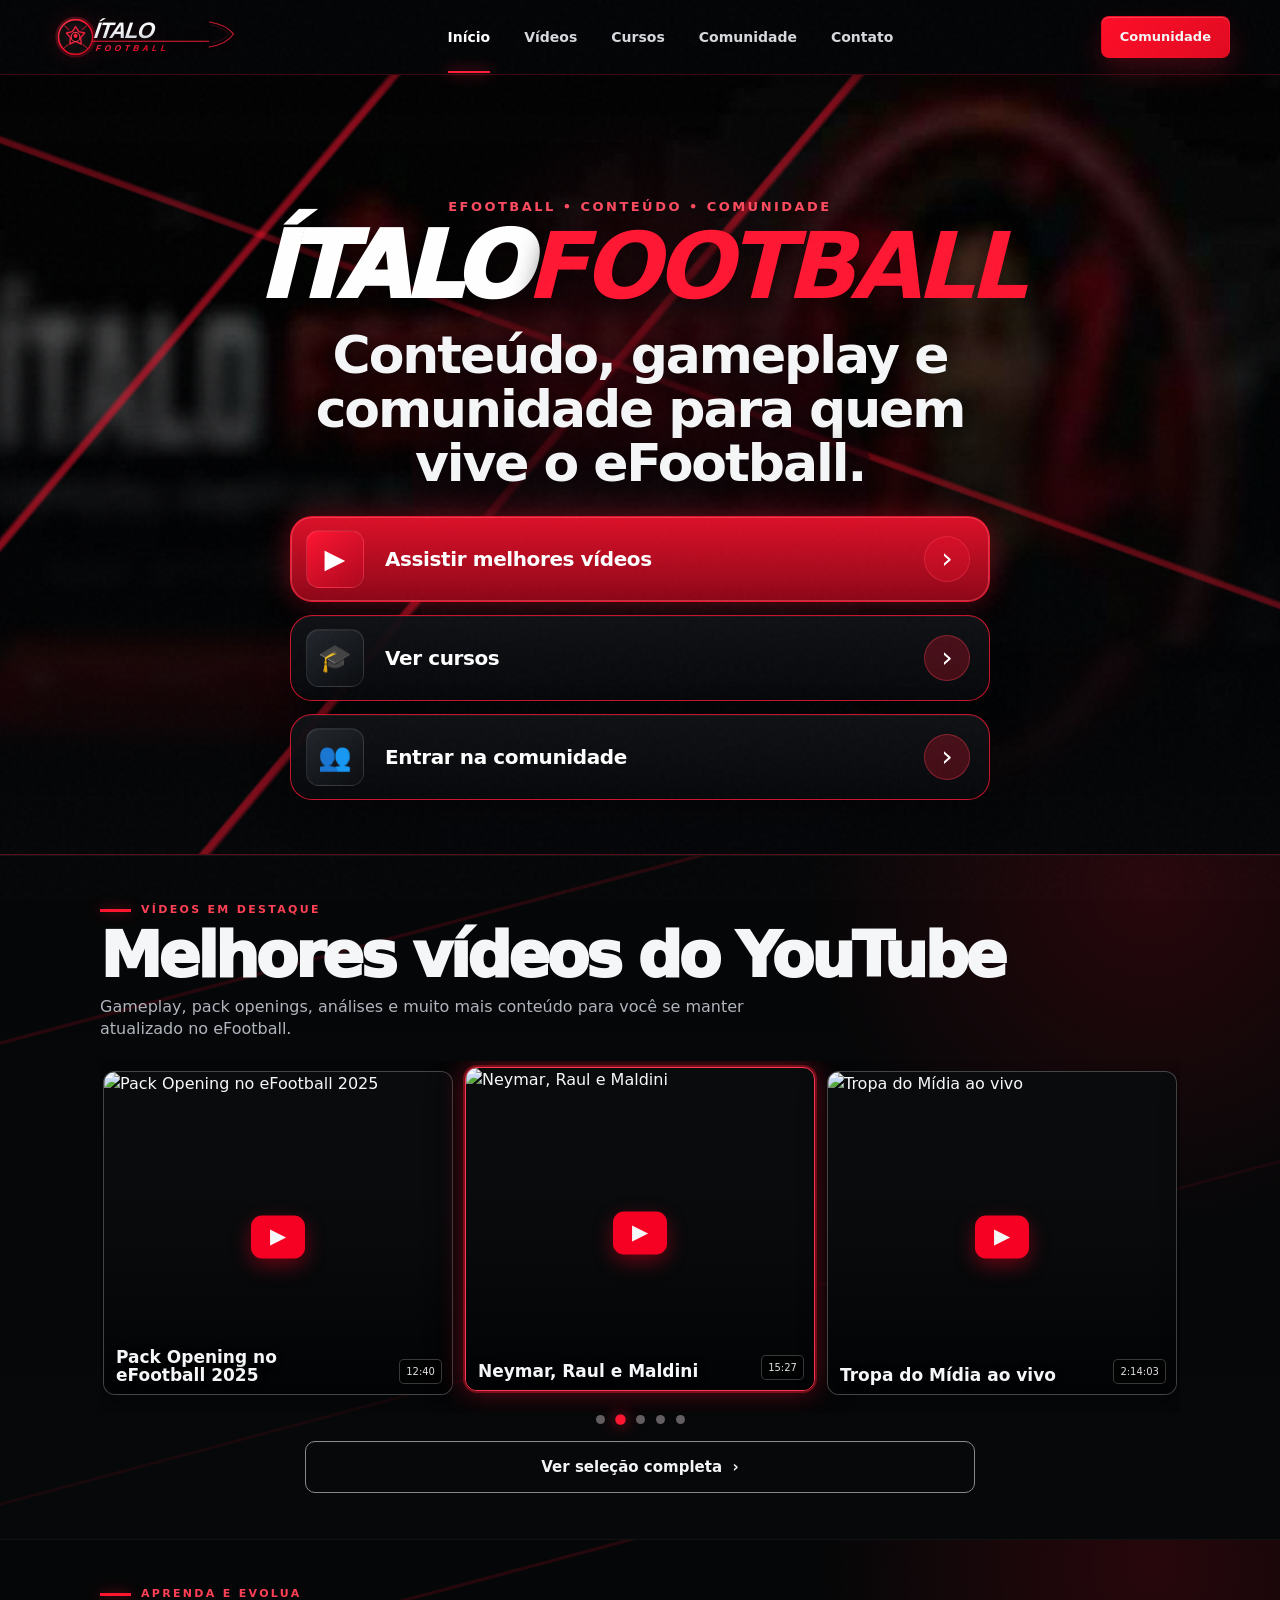
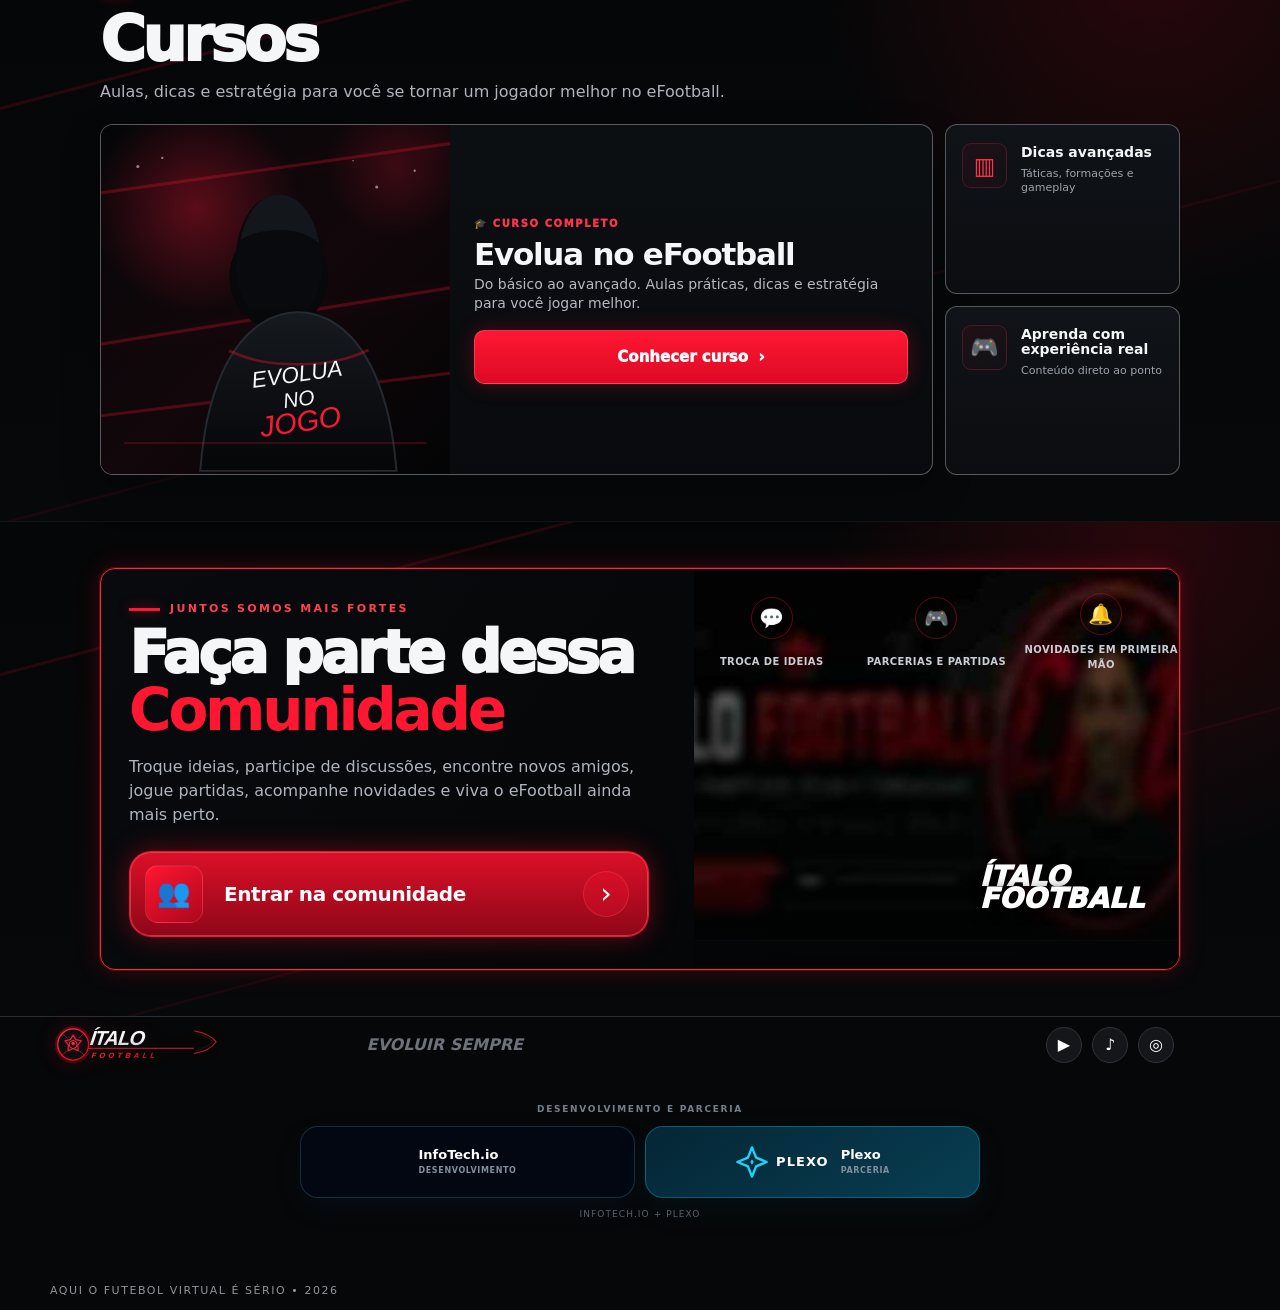
==== commit f009d712: "Make home carousel and course match reference" ====
--- a/index.html
+++ b/index.html
@@ -8,8 +8,7 @@
   <meta name="description" content="Ítalo Football — conteúdo, gameplay, cursos e comunidade para quem vive o eFootball.">
   <meta name="robots" content="index,follow">
   <link rel="canonical" href="https://lucasjanoca.github.io/Italo-eFootball/">
-  <meta property="og:type" content="website">
-  <meta property="og:locale" content="pt_BR">
+  <meta property="og:type" content="website"><meta property="og:locale" content="pt_BR">
   <meta property="og:title" content="Ítalo Football | eFootball, vídeos e comunidade">
   <meta property="og:description" content="Conteúdo, gameplay, cursos e comunidade para quem vive o eFootball.">
   <meta property="og:url" content="https://lucasjanoca.github.io/Italo-eFootball/">
@@ -22,21 +21,18 @@
   <link rel="stylesheet" href="pages.css">
   <link rel="stylesheet" href="polish.css">
   <link rel="stylesheet" href="redesign.css">
+  <link rel="stylesheet" href="home-reference.css">
   <script>document.documentElement.classList.remove('no-js');document.documentElement.classList.add('js');</script>
   <script defer src="site-config.js"></script>
   <script defer src="script.js"></script>
   <script defer src="redesign.js"></script>
 </head>
 <body class="home-redesign">
-  <a class="skip-link" href="#conteudo">Pular para o conteúdo</a>
-  <div class="noise" aria-hidden="true"></div>
-
+  <a class="skip-link" href="#conteudo">Pular para o conteúdo</a><div class="noise" aria-hidden="true"></div>
   <header class="site-header">
     <div class="shell nav-wrap">
       <a class="brand" href="index.html" aria-label="Ítalo Football — início"><span class="brand-main">ÍTALO</span><span class="brand-sub">FOOTBALL</span></a>
-      <nav class="desktop-nav" aria-label="Navegação principal">
-        <a class="active" href="index.html">Início</a><a href="videos.html">Vídeos</a><a href="curso.html">Cursos</a><a href="comunidade.html">Comunidade</a><a href="contato.html">Contato</a>
-      </nav>
+      <nav class="desktop-nav" aria-label="Navegação principal"><a class="active" href="index.html">Início</a><a href="videos.html">Vídeos</a><a href="curso.html">Cursos</a><a href="comunidade.html">Comunidade</a><a href="contato.html">Contato</a></nav>
       <div class="nav-actions"><a class="btn btn-red btn-small desktop-community" href="comunidade.html">Comunidade</a><button class="menu-btn" type="button" aria-label="Abrir menu" aria-expanded="false"><span></span><span></span><span></span></button></div>
     </div>
     <nav class="mobile-menu" aria-hidden="true"><a class="active" href="index.html">Início</a><a href="videos.html">Vídeos</a><a href="curso.html">Cursos</a><a href="comunidade.html">Comunidade</a><a href="contato.html">Contato</a></nav>
@@ -49,8 +45,8 @@
         <h1 class="r-brand-title"><span>ÍTALO</span><strong>FOOTBALL</strong></h1>
         <h2>Conteúdo, gameplay e comunidade para quem vive o eFootball.</h2>
         <div class="r-action-stack">
-          <a class="r-action primary" href="videos.html"><span class="r-action-icon">▶</span><span class="r-action-label">Assistir melhores vídeos</span><span class="r-action-next">›</span></a>
-          <a class="r-action" href="curso.html"><span class="r-action-icon">🎓</span><span class="r-action-label">Ver cursos</span><span class="r-action-next">›</span></a>
+          <a class="r-action primary" href="#videos-destaque"><span class="r-action-icon">▶</span><span class="r-action-label">Assistir melhores vídeos</span><span class="r-action-next">›</span></a>
+          <a class="r-action" href="#cursos-home"><span class="r-action-icon">🎓</span><span class="r-action-label">Ver cursos</span><span class="r-action-next">›</span></a>
           <a class="r-action" href="comunidade.html"><span class="r-action-icon">👥</span><span class="r-action-label">Entrar na comunidade</span><span class="r-action-next">›</span></a>
         </div>
       </div>
@@ -60,20 +56,36 @@
       <div class="r-home-shell">
         <p class="r-section-kicker">VÍDEOS EM DESTAQUE</p>
         <h2>Melhores vídeos do YouTube</h2>
-        <p class="r-section-intro">Gameplay, pack openings, análises, lives e muito mais conteúdo para você acompanhar o Ítalo no eFootball.</p>
-        <div class="r-video-row">
-          <a class="r-video-card" href="https://www.youtube.com/watch?v=F7_T4b8uq4c" target="_blank" rel="noopener noreferrer">
-            <img src="https://i.ytimg.com/vi/F7_T4b8uq4c/maxresdefault.jpg" alt="Pack Opening no eFootball 2025" onerror="this.onerror=null;this.src='https://i.ytimg.com/vi/F7_T4b8uq4c/hqdefault.jpg'">
-            <span class="r-video-overlay"></span><span class="r-video-play">▶</span><span class="r-video-copy"><strong>Pack Opening no eFootball 2025</strong><small>12:40</small></span>
-          </a>
-          <a class="r-video-card featured" href="https://www.youtube.com/watch?v=bQ_HUEl-XhI" target="_blank" rel="noopener noreferrer">
-            <img src="https://i.ytimg.com/vi/bQ_HUEl-XhI/maxresdefault.jpg" alt="Neymar, Raul e Maldini" onerror="this.onerror=null;this.src='https://i.ytimg.com/vi/bQ_HUEl-XhI/hqdefault.jpg'">
-            <span class="r-video-overlay"></span><span class="r-video-play">▶</span><span class="r-video-copy"><strong>Neymar, Raul e Maldini</strong><small>15:27</small></span>
-          </a>
-          <a class="r-video-card" href="https://www.youtube.com/watch?v=ky8riQS0mz8" target="_blank" rel="noopener noreferrer">
-            <img src="https://i.ytimg.com/vi/ky8riQS0mz8/maxresdefault.jpg" alt="Tropa do Mídia ao vivo" onerror="this.onerror=null;this.src='https://i.ytimg.com/vi/ky8riQS0mz8/hqdefault.jpg'">
-            <span class="r-video-overlay"></span><span class="r-video-play">▶</span><span class="r-video-copy"><strong>Tropa do Mídia ao vivo</strong><small>2:14:03</small></span>
-          </a>
+        <p class="r-section-intro">Gameplay, pack openings, análises e muito mais conteúdo para você se manter atualizado no eFootball.</p>
+
+        <div class="r-video-carousel" data-video-carousel>
+          <div class="r-video-viewport" tabindex="0" aria-label="Carrossel de melhores vídeos">
+            <div class="r-video-track">
+              <a class="r-video-slide" data-slide href="https://www.youtube.com/watch?v=F7_T4b8uq4c" target="_blank" rel="noopener noreferrer">
+                <img src="https://i.ytimg.com/vi/F7_T4b8uq4c/maxresdefault.jpg" alt="Pack Opening no eFootball 2025" onerror="this.onerror=null;this.src='https://i.ytimg.com/vi/F7_T4b8uq4c/hqdefault.jpg'">
+                <span class="r-video-play">▶</span><span class="r-video-copy"><strong>Pack Opening no eFootball 2025</strong><small>12:40</small></span>
+              </a>
+              <a class="r-video-slide is-active" data-slide href="https://www.youtube.com/watch?v=bQ_HUEl-XhI" target="_blank" rel="noopener noreferrer">
+                <img src="https://i.ytimg.com/vi/bQ_HUEl-XhI/maxresdefault.jpg" alt="Neymar, Raul e Maldini" onerror="this.onerror=null;this.src='https://i.ytimg.com/vi/bQ_HUEl-XhI/hqdefault.jpg'">
+                <span class="r-video-play">▶</span><span class="r-video-copy"><strong>Neymar, Raul e Maldini</strong><small>15:27</small></span>
+              </a>
+              <a class="r-video-slide" data-slide href="https://www.youtube.com/watch?v=ky8riQS0mz8" target="_blank" rel="noopener noreferrer">
+                <img src="https://i.ytimg.com/vi/ky8riQS0mz8/maxresdefault.jpg" alt="Tropa do Mídia ao vivo" onerror="this.onerror=null;this.src='https://i.ytimg.com/vi/ky8riQS0mz8/hqdefault.jpg'">
+                <span class="r-video-play">▶</span><span class="r-video-copy"><strong>Tropa do Mídia ao vivo</strong><small>2:14:03</small></span>
+              </a>
+              <a class="r-video-slide" data-slide href="https://www.youtube.com/watch?v=Mn3r_BbGxDw" target="_blank" rel="noopener noreferrer">
+                <img src="https://i.ytimg.com/vi/Mn3r_BbGxDw/maxresdefault.jpg" alt="Tropa do Mídia no eFootball 2026 Mobile" onerror="this.onerror=null;this.src='https://i.ytimg.com/vi/Mn3r_BbGxDw/hqdefault.jpg'">
+                <span class="r-video-play">▶</span><span class="r-video-copy"><strong>eFootball 2026 Mobile</strong><small>Live</small></span>
+              </a>
+              <a class="r-video-slide" data-slide href="https://www.youtube.com/watch?v=hd_4c0SR1kg" target="_blank" rel="noopener noreferrer">
+                <img src="https://i.ytimg.com/vi/hd_4c0SR1kg/maxresdefault.jpg" alt="Cristiano Ronaldo no eFootball 2026" onerror="this.onerror=null;this.src='https://i.ytimg.com/vi/hd_4c0SR1kg/hqdefault.jpg'">
+                <span class="r-video-play">▶</span><span class="r-video-copy"><strong>Cristiano Ronaldo no eFootball 2026</strong><small>Gameplay</small></span>
+              </a>
+            </div>
+          </div>
+          <div class="r-video-dots" aria-label="Navegação do carrossel">
+            <button class="r-video-dot" data-dot="0" aria-label="Vídeo 1"></button><button class="r-video-dot is-active" data-dot="1" aria-label="Vídeo 2"></button><button class="r-video-dot" data-dot="2" aria-label="Vídeo 3"></button><button class="r-video-dot" data-dot="3" aria-label="Vídeo 4"></button><button class="r-video-dot" data-dot="4" aria-label="Vídeo 5"></button>
+          </div>
         </div>
         <a class="r-more-btn" href="videos.html">Ver seleção completa &nbsp;›</a>
       </div>
@@ -81,17 +93,16 @@
 
     <section class="r-home-section" id="cursos-home">
       <div class="r-home-shell">
-        <p class="r-section-kicker">APRENDA E EVOLUA</p>
-        <h2>Cursos</h2>
+        <p class="r-section-kicker">APRENDA E EVOLUA</p><h2>Cursos</h2>
         <p class="r-section-intro">Aulas, dicas e estratégia para você se tornar um jogador melhor no eFootball.</p>
-        <div class="r-course-layout">
+        <div class="r-course-layout r-course-reference">
           <article class="r-course-main">
-            <div class="r-course-media" aria-hidden="true"></div>
-            <div class="r-course-copy"><span class="mini">🎓 CURSO COMPLETO</span><h3>Evolua no eFootball</h3><p>Do básico ao avançado. Conteúdo prático, decisões melhores e estratégia para jogar com mais consistência.</p><a class="r-course-btn" href="curso.html">Conhecer curso &nbsp;›</a></div>
+            <div class="r-course-media"><img src="assets/home-course-evolua.svg" alt="Evolua no Jogo"></div>
+            <div class="r-course-copy"><span class="mini">🎓 CURSO COMPLETO</span><h3>Evolua no eFootball</h3><p>Do básico ao avançado. Aulas práticas, dicas e estratégia para você jogar melhor.</p><a class="r-course-btn" href="curso.html">Conhecer curso &nbsp;›</a></div>
           </article>
           <div class="r-course-side">
-            <article class="r-mini-benefit"><b>▥</b><div><strong>Dicas avançadas</strong><span>Táticas, formações e gameplay.</span></div></article>
-            <article class="r-mini-benefit"><b>🎮</b><div><strong>Aprenda com experiência real</strong><span>Conteúdo direto ao ponto.</span></div></article>
+            <article class="r-mini-benefit"><b>▥</b><div><strong>Dicas avançadas</strong><span>Táticas, formações e gameplay</span></div></article>
+            <article class="r-mini-benefit"><b>🎮</b><div><strong>Aprenda com experiência real</strong><span>Conteúdo direto ao ponto</span></div></article>
           </div>
         </div>
       </div>
@@ -100,26 +111,12 @@
     <section class="r-home-section">
       <div class="r-home-shell">
         <article class="r-community-promo">
-          <div class="r-community-copy">
-            <p class="r-section-kicker">JUNTOS SOMOS MAIS FORTES</p>
-            <h2>Faça parte dessa <strong>Comunidade</strong></h2>
-            <p>Troque ideias, participe de discussões, encontre novos amigos, jogue partidas, acompanhe novidades e viva o eFootball ainda mais perto.</p>
-            <a class="r-action primary" href="comunidade.html" style="margin-top:24px;max-width:520px"><span class="r-action-icon">👥</span><span class="r-action-label">Entrar na comunidade</span><span class="r-action-next">›</span></a>
-          </div>
+          <div class="r-community-copy"><p class="r-section-kicker">JUNTOS SOMOS MAIS FORTES</p><h2>Faça parte dessa <strong>Comunidade</strong></h2><p>Troque ideias, participe de discussões, encontre novos amigos, jogue partidas, acompanhe novidades e viva o eFootball ainda mais perto.</p><a class="r-action primary" href="comunidade.html" style="margin-top:24px;max-width:520px"><span class="r-action-icon">👥</span><span class="r-action-label">Entrar na comunidade</span><span class="r-action-next">›</span></a></div>
           <div class="r-community-visual"><div class="r-community-icons"><span><b>💬</b>TROCA DE IDEIAS</span><span><b>🎮</b>PARCERIAS E PARTIDAS</span><span><b>🔔</b>NOVIDADES EM PRIMEIRA MÃO</span></div></div>
         </article>
       </div>
     </section>
   </main>
 
-  <footer class="site-footer">
-    <div class="shell footer-grid">
-      <a class="brand brand-footer" href="index.html" aria-label="Ítalo Football — início"><span class="brand-main">ÍTALO</span><span class="brand-sub">FOOTBALL</span></a>
-      <p class="footer-motto">EVOLUIR SEMPRE</p>
-      <div class="socials" aria-label="Redes sociais"><a href="https://youtube.com/@italoefootballives?si=0cd7d6id502UjSVx" target="_blank" rel="noopener noreferrer" aria-label="YouTube">▶</a><a href="https://www.tiktok.com/@italoefootbal" target="_blank" rel="noopener noreferrer" aria-label="TikTok">♪</a><a href="https://www.instagram.com/italoefootball/" target="_blank" rel="noopener noreferrer" aria-label="Instagram">◎</a></div>
-      <p class="credit">Desenvolvido por <a href="https://infotech-io.com.br" target="_blank" rel="noopener noreferrer"><strong>InfoTech.io</strong></a></p>
-      <p class="footer-tagline">AQUI O FUTEBOL VIRTUAL É SÉRIO • <span id="year"></span></p>
-    </div>
-  </footer>
-</body>
-</html>+  <footer class="site-footer"><div class="shell footer-grid"><a class="brand brand-footer" href="index.html" aria-label="Ítalo Football — início"><span class="brand-main">ÍTALO</span><span class="brand-sub">FOOTBALL</span></a><p class="footer-motto">EVOLUIR SEMPRE</p><div class="socials" aria-label="Redes sociais"><a href="https://youtube.com/@italoefootballives?si=0cd7d6id502UjSVx" target="_blank" rel="noopener noreferrer" aria-label="YouTube">▶</a><a href="https://www.tiktok.com/@italoefootbal" target="_blank" rel="noopener noreferrer" aria-label="TikTok">♪</a><a href="https://www.instagram.com/italoefootball/" target="_blank" rel="noopener noreferrer" aria-label="Instagram">◎</a></div><p class="credit">Desenvolvido por <a href="https://infotech-io.com.br" target="_blank" rel="noopener noreferrer"><strong>InfoTech.io</strong></a></p><p class="footer-tagline">AQUI O FUTEBOL VIRTUAL É SÉRIO • <span id="year"></span></p></div></footer>
+</body></html>
--- a/home-reference.css
+++ b/home-reference.css
@@ -0,0 +1,92 @@
+/* HOME — fidelidade ao layout de referência enviado */
+body.home-redesign{background:#030405}
+body.home-redesign .r-home{background:#030405}
+body.home-redesign .r-home-section{padding:46px 0;background:radial-gradient(circle at 90% 4%,rgba(255,15,42,.14),transparent 26%),linear-gradient(180deg,#050607,#07080a);border-top:1px solid rgba(255,255,255,.045)}
+body.home-redesign .r-home-section:before{content:"";position:absolute;inset:0;pointer-events:none;opacity:.52;background:linear-gradient(165deg,transparent 0 18%,rgba(255,16,44,.26) 18.15% 18.35%,transparent 18.5% 63%,rgba(255,16,44,.14) 63.1% 63.25%,transparent 63.4%)}
+body.home-redesign .r-home-shell{position:relative;z-index:1;width:min(1080px,calc(100% - 30px))}
+body.home-redesign .r-section-kicker{font-size:11px;letter-spacing:.21em;margin-bottom:7px;color:#ff4055}
+body.home-redesign .r-section-kicker:before{width:31px;height:3px}
+body.home-redesign .r-home-section h2{font-size:clamp(38px,5.1vw,62px);font-weight:1000;letter-spacing:-.055em}
+body.home-redesign .r-section-intro{margin:10px 0 22px;max-width:730px;font-size:16px;line-height:1.35;color:#b0b4bc}
+
+/* CARROSSEL DE VÍDEOS */
+.r-video-carousel{position:relative;margin-top:2px}
+.r-video-viewport{overflow-x:auto;overscroll-behavior-inline:contain;scroll-snap-type:x mandatory;scroll-behavior:smooth;scrollbar-width:none;padding:10px 3px 18px}
+.r-video-viewport::-webkit-scrollbar{display:none}
+.r-video-track{display:flex;gap:12px;align-items:stretch}
+.r-video-slide{position:relative;flex:0 0 calc((100% - 24px)/3);min-width:0;aspect-ratio:1.08/1;border-radius:12px;overflow:hidden;background:#090b0d;border:1px solid rgba(255,255,255,.24);scroll-snap-align:center;box-shadow:0 10px 30px rgba(0,0,0,.32);transition:transform .23s ease,border-color .23s ease,box-shadow .23s ease}
+.r-video-slide.is-active{border-color:#ff3851;box-shadow:0 0 0 2px rgba(255,30,54,.34),0 0 27px rgba(255,20,48,.42),0 14px 38px rgba(0,0,0,.4);transform:translateY(-4px)}
+.r-video-slide img{width:100%;height:100%;display:block;object-fit:cover;filter:saturate(.92) contrast(1.08)}
+.r-video-slide:after{content:"";position:absolute;inset:0;background:linear-gradient(180deg,rgba(0,0,0,.03) 38%,rgba(2,3,4,.18) 54%,rgba(2,3,4,.98) 100%);pointer-events:none}
+.r-video-slide .r-video-play{z-index:3;top:51%;width:54px;height:43px;border-radius:11px;background:#f60023;font-size:21px;box-shadow:0 7px 20px rgba(255,0,36,.38)}
+.r-video-slide .r-video-copy{z-index:4;left:12px;right:10px;bottom:10px;display:flex;align-items:end;justify-content:space-between;gap:7px}
+.r-video-slide .r-video-copy strong{max-width:77%;font-size:17px;line-height:1.08;text-shadow:0 2px 8px #000}
+.r-video-slide .r-video-copy small{position:static;flex:0 0 auto;padding:4px 6px;border-radius:5px;border:1px solid rgba(255,255,255,.22);background:rgba(0,0,0,.74);font-size:10px}
+.r-video-dots{display:flex;align-items:center;justify-content:center;gap:11px;margin:2px 0 17px}
+.r-video-dot{width:9px;height:9px;padding:0;border:0;border-radius:50%;background:#625e61;box-shadow:none;cursor:pointer;transition:.2s}
+.r-video-dot.is-active{background:#ff1732;box-shadow:0 0 13px rgba(255,23,50,.75);transform:scale(1.16)}
+body.home-redesign .r-more-btn{width:min(670px,100%);min-height:52px;margin-top:0;border-radius:10px;border:1px solid #858a91;background:rgba(7,9,11,.86);font-size:15px;box-shadow:inset 0 1px 0 rgba(255,255,255,.025)}
+body.home-redesign .r-more-btn:hover{border-color:#fff;background:#101216}
+
+/* CURSO — mesma composição da referência: arte + conteúdo + 2 benefícios */
+.r-course-layout.r-course-reference{grid-template-columns:minmax(0,1fr) 235px;gap:12px;margin-top:2px}
+.r-course-reference .r-course-main{grid-template-columns:42% 58%;min-height:275px;border-radius:13px;border:1px solid rgba(255,255,255,.32);background:linear-gradient(180deg,#0c0f12,#090a0d);box-shadow:0 16px 38px rgba(0,0,0,.32)}
+.r-course-reference .r-course-media{min-height:275px;background:#08090b;overflow:hidden}
+.r-course-reference .r-course-media img{width:100%;height:100%;object-fit:cover;display:block}
+.r-course-reference .r-course-copy{padding:25px 24px;justify-content:center}
+.r-course-reference .r-course-copy .mini{display:flex;align-items:center;gap:8px;color:#ff344c;font-size:10px;letter-spacing:.16em;font-weight:1000}
+.r-course-reference .r-course-copy h3{font-size:31px;margin:8px 0 6px;line-height:.98}
+.r-course-reference .r-course-copy p{font-size:14px;line-height:1.36;margin-bottom:17px;color:#b5b9c0}
+.r-course-reference .r-course-btn{min-height:54px;border-radius:10px;font-size:15px;background:linear-gradient(180deg,#ff1732,#dd0925);border:1px solid rgba(255,255,255,.19);box-shadow:0 0 20px rgba(255,20,45,.25)}
+.r-course-reference .r-course-side{gap:12px}
+.r-course-reference .r-mini-benefit{min-height:132px;padding:18px 16px;border-radius:12px;border:1px solid rgba(255,255,255,.3);background:linear-gradient(180deg,#101318,#0b0d10);align-items:flex-start}
+.r-course-reference .r-mini-benefit b{width:45px;height:45px;flex:0 0 45px;border-radius:9px;display:grid;place-items:center;background:linear-gradient(145deg,#201116,#101216);border:1px solid rgba(255,50,73,.22);color:#ff334b;font-size:23px}
+.r-course-reference .r-mini-benefit strong{font-size:14px;line-height:1.1;margin:2px 0 6px}
+.r-course-reference .r-mini-benefit span{display:block;font-size:11px;line-height:1.3;color:#9ea4ad}
+
+/* Aproxima o bloco da comunidade da referência, mantendo o link funcional */
+body.home-redesign .r-community-promo{border-radius:15px;border-color:#ff2440;box-shadow:0 0 0 1px rgba(255,20,46,.28),0 0 26px rgba(255,20,46,.2);background:radial-gradient(circle at 80% 25%,rgba(255,24,50,.24),transparent 30%),linear-gradient(125deg,#080a0d,#030405)}
+body.home-redesign .r-community-copy{padding:32px 28px}
+body.home-redesign .r-community-copy h2{font-size:clamp(37px,5vw,58px)}
+body.home-redesign .r-community-visual{min-height:325px}
+
+@media(max-width:760px){
+  body.home-redesign .r-home-section{padding:38px 0}
+  body.home-redesign .r-home-shell{width:min(100% - 24px,680px)}
+  body.home-redesign .r-home-section h2{font-size:37px}
+  body.home-redesign .r-section-intro{font-size:14px;margin-bottom:18px}
+  .r-video-viewport{margin-inline:-12px;padding-inline:12px}
+  .r-video-track{gap:9px}
+  .r-video-slide{flex-basis:78%;aspect-ratio:1.04/1}
+  .r-video-slide .r-video-copy strong{font-size:16px}
+  .r-video-slide.is-active{transform:none}
+  .r-video-dots{margin-top:0}
+  .r-course-layout.r-course-reference{grid-template-columns:1fr;gap:10px}
+  .r-course-reference .r-course-main{grid-template-columns:43% 57%;min-height:230px}
+  .r-course-reference .r-course-media{min-height:230px}
+  .r-course-reference .r-course-copy{padding:18px 15px}
+  .r-course-reference .r-course-copy h3{font-size:23px}
+  .r-course-reference .r-course-copy p{font-size:12px;margin-bottom:13px}
+  .r-course-reference .r-course-btn{min-height:48px;font-size:13px}
+  .r-course-reference .r-course-side{grid-template-columns:1fr 1fr}
+  .r-course-reference .r-mini-benefit{min-height:116px;padding:14px 12px;gap:9px}
+  .r-course-reference .r-mini-benefit b{width:38px;height:38px;flex-basis:38px;font-size:19px}
+  .r-course-reference .r-mini-benefit strong{font-size:12px}
+  .r-course-reference .r-mini-benefit span{font-size:10px}
+}
+
+@media(max-width:480px){
+  .r-video-slide{flex-basis:82%}
+  .r-course-reference .r-course-main{grid-template-columns:42% 58%;min-height:215px}
+  .r-course-reference .r-course-media{min-height:215px}
+  .r-course-reference .r-course-copy{padding:14px 12px}
+  .r-course-reference .r-course-copy .mini{font-size:8px;letter-spacing:.1em}
+  .r-course-reference .r-course-copy h3{font-size:20px}
+  .r-course-reference .r-course-copy p{font-size:10.5px;line-height:1.3;margin-bottom:10px}
+  .r-course-reference .r-course-btn{min-height:43px;font-size:12px}
+  .r-course-reference .r-course-side{gap:8px}
+  .r-course-reference .r-mini-benefit{padding:11px 9px;min-height:104px;display:block}
+  .r-course-reference .r-mini-benefit b{margin-bottom:7px;width:34px;height:34px;font-size:17px}
+  .r-course-reference .r-mini-benefit strong{font-size:11px}
+  .r-course-reference .r-mini-benefit span{font-size:9px}
+}
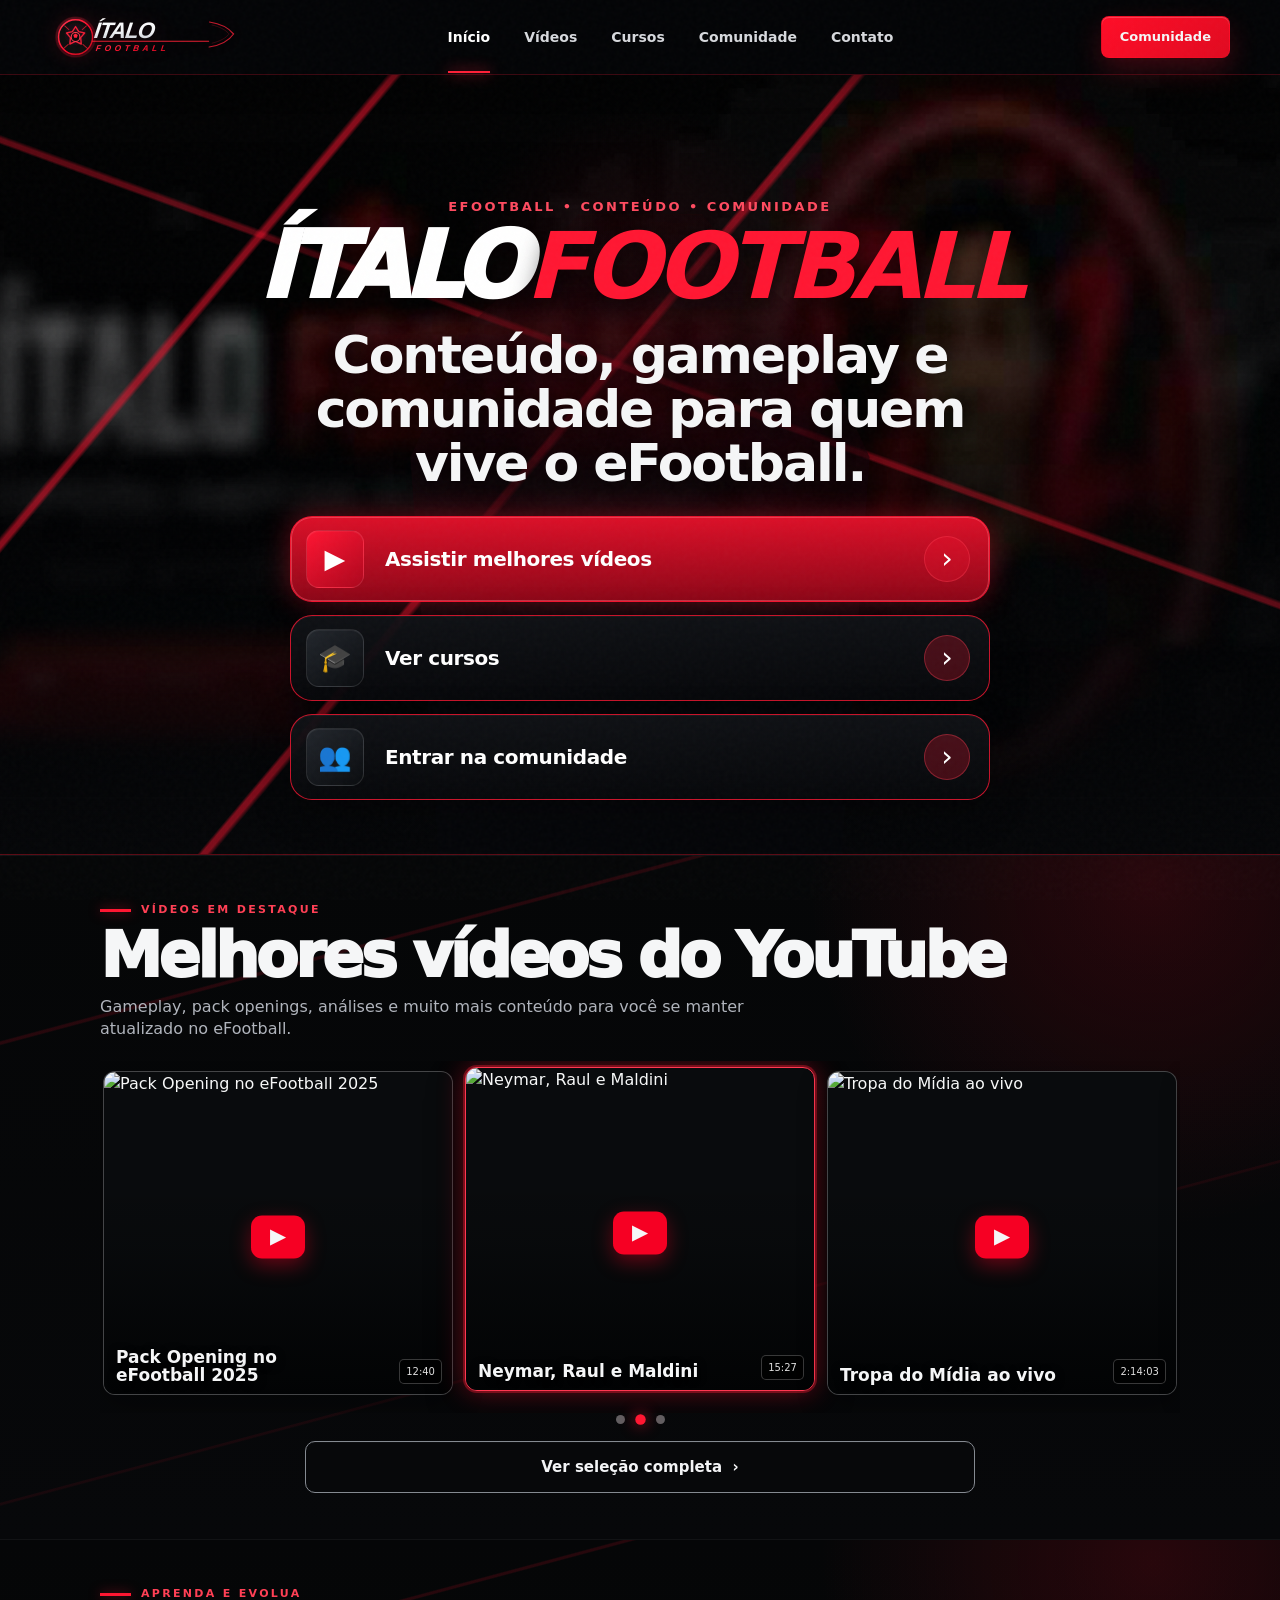
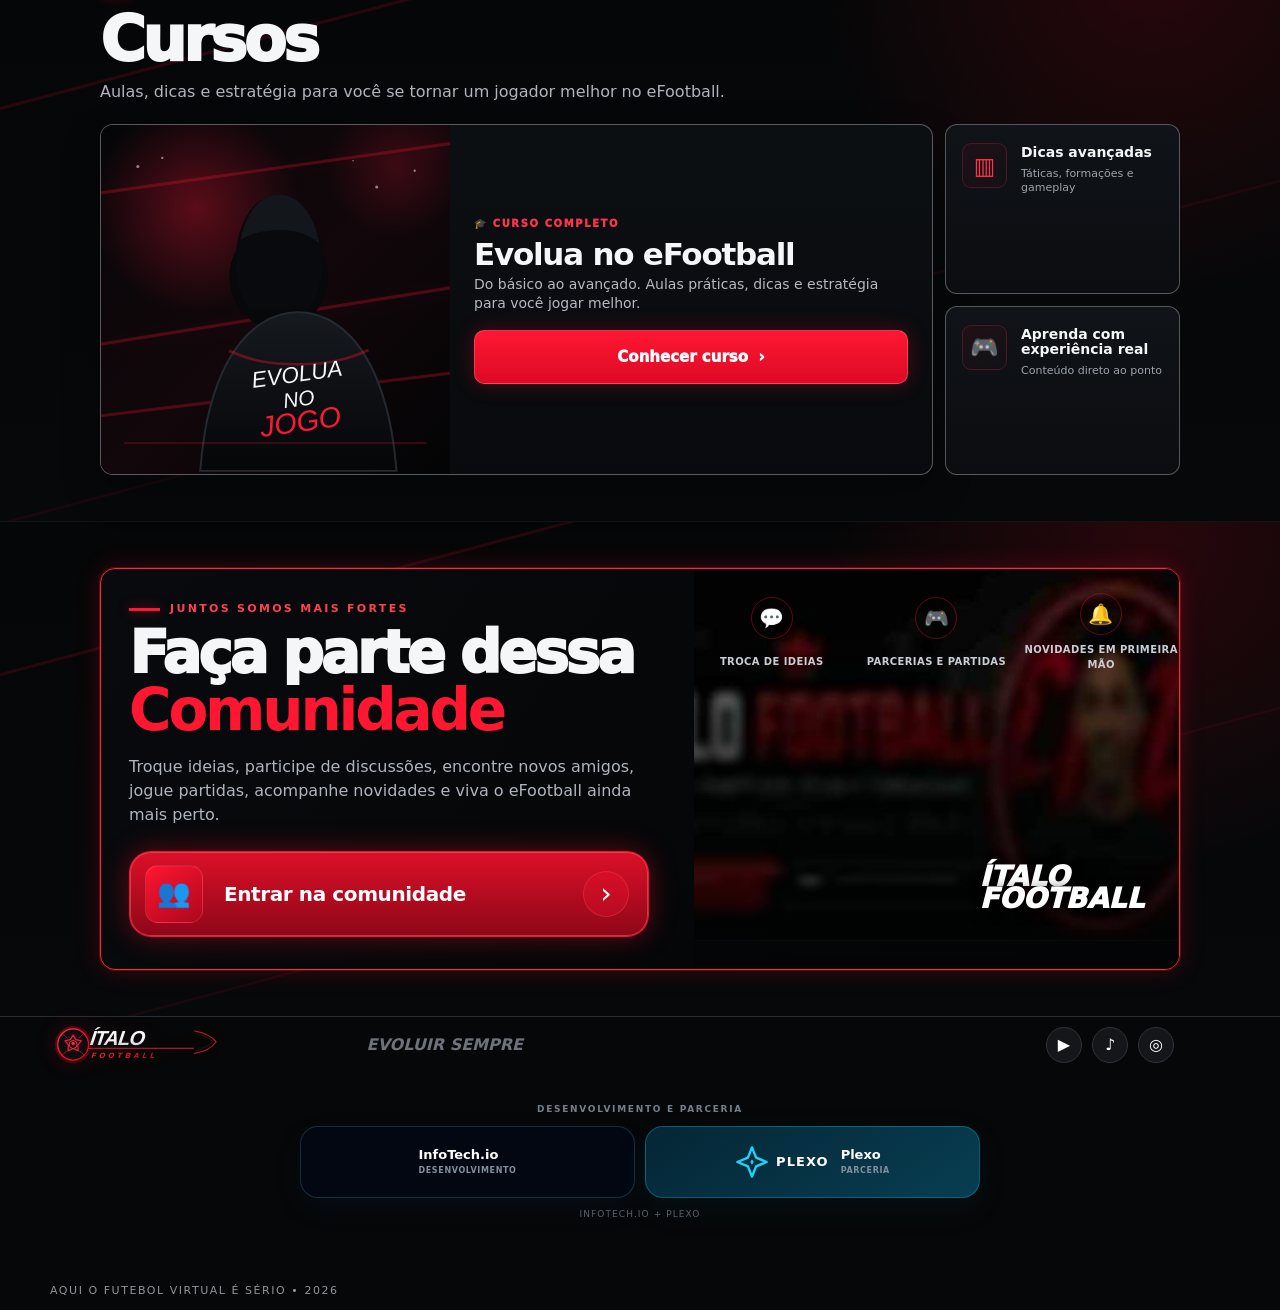
==== commit 8e184675: "Match carousel pagination to three-position reference" ====
--- a/index.html
+++ b/index.html
@@ -3,120 +3,28 @@
 <head>
   <meta charset="utf-8">
   <meta name="viewport" content="width=device-width,initial-scale=1">
-  <meta name="theme-color" content="#050608">
-  <meta name="color-scheme" content="dark">
-  <meta name="description" content="Ítalo Football — conteúdo, gameplay, cursos e comunidade para quem vive o eFootball.">
-  <meta name="robots" content="index,follow">
+  <meta name="theme-color" content="#050608"><meta name="color-scheme" content="dark">
+  <meta name="description" content="Ítalo Football — conteúdo, gameplay, cursos e comunidade para quem vive o eFootball."><meta name="robots" content="index,follow">
   <link rel="canonical" href="https://lucasjanoca.github.io/Italo-eFootball/">
-  <meta property="og:type" content="website"><meta property="og:locale" content="pt_BR">
-  <meta property="og:title" content="Ítalo Football | eFootball, vídeos e comunidade">
-  <meta property="og:description" content="Conteúdo, gameplay, cursos e comunidade para quem vive o eFootball.">
-  <meta property="og:url" content="https://lucasjanoca.github.io/Italo-eFootball/">
-  <meta property="og:image" content="https://lucasjanoca.github.io/Italo-eFootball/assets/hero-bg.jpg">
-  <meta name="twitter:card" content="summary_large_image">
-  <title>Ítalo Football | eFootball, vídeos e comunidade</title>
-  <link rel="icon" href="assets/logo.jpg" type="image/jpeg">
-  <link rel="preconnect" href="https://i.ytimg.com" crossorigin>
-  <link rel="stylesheet" href="styles.css">
-  <link rel="stylesheet" href="pages.css">
-  <link rel="stylesheet" href="polish.css">
-  <link rel="stylesheet" href="redesign.css">
-  <link rel="stylesheet" href="home-reference.css">
-  <script>document.documentElement.classList.remove('no-js');document.documentElement.classList.add('js');</script>
-  <script defer src="site-config.js"></script>
-  <script defer src="script.js"></script>
-  <script defer src="redesign.js"></script>
+  <meta property="og:type" content="website"><meta property="og:locale" content="pt_BR"><meta property="og:title" content="Ítalo Football | eFootball, vídeos e comunidade"><meta property="og:description" content="Conteúdo, gameplay, cursos e comunidade para quem vive o eFootball."><meta property="og:url" content="https://lucasjanoca.github.io/Italo-eFootball/"><meta property="og:image" content="https://lucasjanoca.github.io/Italo-eFootball/assets/hero-bg.jpg"><meta name="twitter:card" content="summary_large_image">
+  <title>Ítalo Football | eFootball, vídeos e comunidade</title><link rel="icon" href="assets/logo.jpg" type="image/jpeg"><link rel="preconnect" href="https://i.ytimg.com" crossorigin>
+  <link rel="stylesheet" href="styles.css"><link rel="stylesheet" href="pages.css"><link rel="stylesheet" href="polish.css"><link rel="stylesheet" href="redesign.css"><link rel="stylesheet" href="home-reference.css">
+  <script>document.documentElement.classList.remove('no-js');document.documentElement.classList.add('js');</script><script defer src="site-config.js"></script><script defer src="script.js"></script><script defer src="redesign.js"></script>
 </head>
-<body class="home-redesign">
-  <a class="skip-link" href="#conteudo">Pular para o conteúdo</a><div class="noise" aria-hidden="true"></div>
-  <header class="site-header">
-    <div class="shell nav-wrap">
-      <a class="brand" href="index.html" aria-label="Ítalo Football — início"><span class="brand-main">ÍTALO</span><span class="brand-sub">FOOTBALL</span></a>
-      <nav class="desktop-nav" aria-label="Navegação principal"><a class="active" href="index.html">Início</a><a href="videos.html">Vídeos</a><a href="curso.html">Cursos</a><a href="comunidade.html">Comunidade</a><a href="contato.html">Contato</a></nav>
-      <div class="nav-actions"><a class="btn btn-red btn-small desktop-community" href="comunidade.html">Comunidade</a><button class="menu-btn" type="button" aria-label="Abrir menu" aria-expanded="false"><span></span><span></span><span></span></button></div>
-    </div>
-    <nav class="mobile-menu" aria-hidden="true"><a class="active" href="index.html">Início</a><a href="videos.html">Vídeos</a><a href="curso.html">Cursos</a><a href="comunidade.html">Comunidade</a><a href="contato.html">Contato</a></nav>
-  </header>
-
-  <main id="conteudo" class="r-home">
-    <section class="r-hero">
-      <div class="r-hero-inner">
-        <p class="r-kicker">eFootball • CONTEÚDO • COMUNIDADE</p>
-        <h1 class="r-brand-title"><span>ÍTALO</span><strong>FOOTBALL</strong></h1>
-        <h2>Conteúdo, gameplay e comunidade para quem vive o eFootball.</h2>
-        <div class="r-action-stack">
-          <a class="r-action primary" href="#videos-destaque"><span class="r-action-icon">▶</span><span class="r-action-label">Assistir melhores vídeos</span><span class="r-action-next">›</span></a>
-          <a class="r-action" href="#cursos-home"><span class="r-action-icon">🎓</span><span class="r-action-label">Ver cursos</span><span class="r-action-next">›</span></a>
-          <a class="r-action" href="comunidade.html"><span class="r-action-icon">👥</span><span class="r-action-label">Entrar na comunidade</span><span class="r-action-next">›</span></a>
-        </div>
-      </div>
-    </section>
-
-    <section class="r-home-section" id="videos-destaque">
-      <div class="r-home-shell">
-        <p class="r-section-kicker">VÍDEOS EM DESTAQUE</p>
-        <h2>Melhores vídeos do YouTube</h2>
-        <p class="r-section-intro">Gameplay, pack openings, análises e muito mais conteúdo para você se manter atualizado no eFootball.</p>
-
-        <div class="r-video-carousel" data-video-carousel>
-          <div class="r-video-viewport" tabindex="0" aria-label="Carrossel de melhores vídeos">
-            <div class="r-video-track">
-              <a class="r-video-slide" data-slide href="https://www.youtube.com/watch?v=F7_T4b8uq4c" target="_blank" rel="noopener noreferrer">
-                <img src="https://i.ytimg.com/vi/F7_T4b8uq4c/maxresdefault.jpg" alt="Pack Opening no eFootball 2025" onerror="this.onerror=null;this.src='https://i.ytimg.com/vi/F7_T4b8uq4c/hqdefault.jpg'">
-                <span class="r-video-play">▶</span><span class="r-video-copy"><strong>Pack Opening no eFootball 2025</strong><small>12:40</small></span>
-              </a>
-              <a class="r-video-slide is-active" data-slide href="https://www.youtube.com/watch?v=bQ_HUEl-XhI" target="_blank" rel="noopener noreferrer">
-                <img src="https://i.ytimg.com/vi/bQ_HUEl-XhI/maxresdefault.jpg" alt="Neymar, Raul e Maldini" onerror="this.onerror=null;this.src='https://i.ytimg.com/vi/bQ_HUEl-XhI/hqdefault.jpg'">
-                <span class="r-video-play">▶</span><span class="r-video-copy"><strong>Neymar, Raul e Maldini</strong><small>15:27</small></span>
-              </a>
-              <a class="r-video-slide" data-slide href="https://www.youtube.com/watch?v=ky8riQS0mz8" target="_blank" rel="noopener noreferrer">
-                <img src="https://i.ytimg.com/vi/ky8riQS0mz8/maxresdefault.jpg" alt="Tropa do Mídia ao vivo" onerror="this.onerror=null;this.src='https://i.ytimg.com/vi/ky8riQS0mz8/hqdefault.jpg'">
-                <span class="r-video-play">▶</span><span class="r-video-copy"><strong>Tropa do Mídia ao vivo</strong><small>2:14:03</small></span>
-              </a>
-              <a class="r-video-slide" data-slide href="https://www.youtube.com/watch?v=Mn3r_BbGxDw" target="_blank" rel="noopener noreferrer">
-                <img src="https://i.ytimg.com/vi/Mn3r_BbGxDw/maxresdefault.jpg" alt="Tropa do Mídia no eFootball 2026 Mobile" onerror="this.onerror=null;this.src='https://i.ytimg.com/vi/Mn3r_BbGxDw/hqdefault.jpg'">
-                <span class="r-video-play">▶</span><span class="r-video-copy"><strong>eFootball 2026 Mobile</strong><small>Live</small></span>
-              </a>
-              <a class="r-video-slide" data-slide href="https://www.youtube.com/watch?v=hd_4c0SR1kg" target="_blank" rel="noopener noreferrer">
-                <img src="https://i.ytimg.com/vi/hd_4c0SR1kg/maxresdefault.jpg" alt="Cristiano Ronaldo no eFootball 2026" onerror="this.onerror=null;this.src='https://i.ytimg.com/vi/hd_4c0SR1kg/hqdefault.jpg'">
-                <span class="r-video-play">▶</span><span class="r-video-copy"><strong>Cristiano Ronaldo no eFootball 2026</strong><small>Gameplay</small></span>
-              </a>
-            </div>
-          </div>
-          <div class="r-video-dots" aria-label="Navegação do carrossel">
-            <button class="r-video-dot" data-dot="0" aria-label="Vídeo 1"></button><button class="r-video-dot is-active" data-dot="1" aria-label="Vídeo 2"></button><button class="r-video-dot" data-dot="2" aria-label="Vídeo 3"></button><button class="r-video-dot" data-dot="3" aria-label="Vídeo 4"></button><button class="r-video-dot" data-dot="4" aria-label="Vídeo 5"></button>
-          </div>
-        </div>
-        <a class="r-more-btn" href="videos.html">Ver seleção completa &nbsp;›</a>
-      </div>
-    </section>
-
-    <section class="r-home-section" id="cursos-home">
-      <div class="r-home-shell">
-        <p class="r-section-kicker">APRENDA E EVOLUA</p><h2>Cursos</h2>
-        <p class="r-section-intro">Aulas, dicas e estratégia para você se tornar um jogador melhor no eFootball.</p>
-        <div class="r-course-layout r-course-reference">
-          <article class="r-course-main">
-            <div class="r-course-media"><img src="assets/home-course-evolua.svg" alt="Evolua no Jogo"></div>
-            <div class="r-course-copy"><span class="mini">🎓 CURSO COMPLETO</span><h3>Evolua no eFootball</h3><p>Do básico ao avançado. Aulas práticas, dicas e estratégia para você jogar melhor.</p><a class="r-course-btn" href="curso.html">Conhecer curso &nbsp;›</a></div>
-          </article>
-          <div class="r-course-side">
-            <article class="r-mini-benefit"><b>▥</b><div><strong>Dicas avançadas</strong><span>Táticas, formações e gameplay</span></div></article>
-            <article class="r-mini-benefit"><b>🎮</b><div><strong>Aprenda com experiência real</strong><span>Conteúdo direto ao ponto</span></div></article>
-          </div>
-        </div>
-      </div>
-    </section>
-
-    <section class="r-home-section">
-      <div class="r-home-shell">
-        <article class="r-community-promo">
-          <div class="r-community-copy"><p class="r-section-kicker">JUNTOS SOMOS MAIS FORTES</p><h2>Faça parte dessa <strong>Comunidade</strong></h2><p>Troque ideias, participe de discussões, encontre novos amigos, jogue partidas, acompanhe novidades e viva o eFootball ainda mais perto.</p><a class="r-action primary" href="comunidade.html" style="margin-top:24px;max-width:520px"><span class="r-action-icon">👥</span><span class="r-action-label">Entrar na comunidade</span><span class="r-action-next">›</span></a></div>
-          <div class="r-community-visual"><div class="r-community-icons"><span><b>💬</b>TROCA DE IDEIAS</span><span><b>🎮</b>PARCERIAS E PARTIDAS</span><span><b>🔔</b>NOVIDADES EM PRIMEIRA MÃO</span></div></div>
-        </article>
-      </div>
-    </section>
-  </main>
-
-  <footer class="site-footer"><div class="shell footer-grid"><a class="brand brand-footer" href="index.html" aria-label="Ítalo Football — início"><span class="brand-main">ÍTALO</span><span class="brand-sub">FOOTBALL</span></a><p class="footer-motto">EVOLUIR SEMPRE</p><div class="socials" aria-label="Redes sociais"><a href="https://youtube.com/@italoefootballives?si=0cd7d6id502UjSVx" target="_blank" rel="noopener noreferrer" aria-label="YouTube">▶</a><a href="https://www.tiktok.com/@italoefootbal" target="_blank" rel="noopener noreferrer" aria-label="TikTok">♪</a><a href="https://www.instagram.com/italoefootball/" target="_blank" rel="noopener noreferrer" aria-label="Instagram">◎</a></div><p class="credit">Desenvolvido por <a href="https://infotech-io.com.br" target="_blank" rel="noopener noreferrer"><strong>InfoTech.io</strong></a></p><p class="footer-tagline">AQUI O FUTEBOL VIRTUAL É SÉRIO • <span id="year"></span></p></div></footer>
+<body class="home-redesign"><a class="skip-link" href="#conteudo">Pular para o conteúdo</a><div class="noise" aria-hidden="true"></div>
+<header class="site-header"><div class="shell nav-wrap"><a class="brand" href="index.html" aria-label="Ítalo Football — início"><span class="brand-main">ÍTALO</span><span class="brand-sub">FOOTBALL</span></a><nav class="desktop-nav" aria-label="Navegação principal"><a class="active" href="index.html">Início</a><a href="videos.html">Vídeos</a><a href="curso.html">Cursos</a><a href="comunidade.html">Comunidade</a><a href="contato.html">Contato</a></nav><div class="nav-actions"><a class="btn btn-red btn-small desktop-community" href="comunidade.html">Comunidade</a><button class="menu-btn" type="button" aria-label="Abrir menu" aria-expanded="false"><span></span><span></span><span></span></button></div></div><nav class="mobile-menu" aria-hidden="true"><a class="active" href="index.html">Início</a><a href="videos.html">Vídeos</a><a href="curso.html">Cursos</a><a href="comunidade.html">Comunidade</a><a href="contato.html">Contato</a></nav></header>
+<main id="conteudo" class="r-home">
+<section class="r-hero"><div class="r-hero-inner"><p class="r-kicker">eFootball • CONTEÚDO • COMUNIDADE</p><h1 class="r-brand-title"><span>ÍTALO</span><strong>FOOTBALL</strong></h1><h2>Conteúdo, gameplay e comunidade para quem vive o eFootball.</h2><div class="r-action-stack"><a class="r-action primary" href="#videos-destaque"><span class="r-action-icon">▶</span><span class="r-action-label">Assistir melhores vídeos</span><span class="r-action-next">›</span></a><a class="r-action" href="#cursos-home"><span class="r-action-icon">🎓</span><span class="r-action-label">Ver cursos</span><span class="r-action-next">›</span></a><a class="r-action" href="comunidade.html"><span class="r-action-icon">👥</span><span class="r-action-label">Entrar na comunidade</span><span class="r-action-next">›</span></a></div></div></section>
+<section class="r-home-section" id="videos-destaque"><div class="r-home-shell"><p class="r-section-kicker">VÍDEOS EM DESTAQUE</p><h2>Melhores vídeos do YouTube</h2><p class="r-section-intro">Gameplay, pack openings, análises e muito mais conteúdo para você se manter atualizado no eFootball.</p>
+<div class="r-video-carousel" data-video-carousel><div class="r-video-viewport" tabindex="0" aria-label="Carrossel de melhores vídeos"><div class="r-video-track">
+<a class="r-video-slide" data-slide href="https://www.youtube.com/watch?v=F7_T4b8uq4c" target="_blank" rel="noopener noreferrer"><img src="https://i.ytimg.com/vi/F7_T4b8uq4c/maxresdefault.jpg" alt="Pack Opening no eFootball 2025" onerror="this.onerror=null;this.src='https://i.ytimg.com/vi/F7_T4b8uq4c/hqdefault.jpg'"><span class="r-video-play">▶</span><span class="r-video-copy"><strong>Pack Opening no eFootball 2025</strong><small>12:40</small></span></a>
+<a class="r-video-slide is-active" data-slide href="https://www.youtube.com/watch?v=bQ_HUEl-XhI" target="_blank" rel="noopener noreferrer"><img src="https://i.ytimg.com/vi/bQ_HUEl-XhI/maxresdefault.jpg" alt="Neymar, Raul e Maldini" onerror="this.onerror=null;this.src='https://i.ytimg.com/vi/bQ_HUEl-XhI/hqdefault.jpg'"><span class="r-video-play">▶</span><span class="r-video-copy"><strong>Neymar, Raul e Maldini</strong><small>15:27</small></span></a>
+<a class="r-video-slide" data-slide href="https://www.youtube.com/watch?v=ky8riQS0mz8" target="_blank" rel="noopener noreferrer"><img src="https://i.ytimg.com/vi/ky8riQS0mz8/maxresdefault.jpg" alt="Tropa do Mídia ao vivo" onerror="this.onerror=null;this.src='https://i.ytimg.com/vi/ky8riQS0mz8/hqdefault.jpg'"><span class="r-video-play">▶</span><span class="r-video-copy"><strong>Tropa do Mídia ao vivo</strong><small>2:14:03</small></span></a>
+<a class="r-video-slide" data-slide href="https://www.youtube.com/watch?v=Mn3r_BbGxDw" target="_blank" rel="noopener noreferrer"><img src="https://i.ytimg.com/vi/Mn3r_BbGxDw/maxresdefault.jpg" alt="Tropa do Mídia no eFootball 2026 Mobile" onerror="this.onerror=null;this.src='https://i.ytimg.com/vi/Mn3r_BbGxDw/hqdefault.jpg'"><span class="r-video-play">▶</span><span class="r-video-copy"><strong>eFootball 2026 Mobile</strong><small>Live</small></span></a>
+<a class="r-video-slide" data-slide href="https://www.youtube.com/watch?v=hd_4c0SR1kg" target="_blank" rel="noopener noreferrer"><img src="https://i.ytimg.com/vi/hd_4c0SR1kg/maxresdefault.jpg" alt="Cristiano Ronaldo no eFootball 2026" onerror="this.onerror=null;this.src='https://i.ytimg.com/vi/hd_4c0SR1kg/hqdefault.jpg'"><span class="r-video-play">▶</span><span class="r-video-copy"><strong>Cristiano Ronaldo no eFootball 2026</strong><small>Gameplay</small></span></a>
+</div></div><div class="r-video-dots" aria-label="Navegação do carrossel"><button class="r-video-dot is-active" data-dot="0" aria-label="Posição 1"></button><button class="r-video-dot" data-dot="1" aria-label="Posição 2"></button><button class="r-video-dot" data-dot="2" aria-label="Posição 3"></button></div></div><a class="r-more-btn" href="videos.html">Ver seleção completa &nbsp;›</a></div></section>
+<section class="r-home-section" id="cursos-home"><div class="r-home-shell"><p class="r-section-kicker">APRENDA E EVOLUA</p><h2>Cursos</h2><p class="r-section-intro">Aulas, dicas e estratégia para você se tornar um jogador melhor no eFootball.</p><div class="r-course-layout r-course-reference"><article class="r-course-main"><div class="r-course-media"><img src="assets/home-course-evolua.svg" alt="Evolua no Jogo"></div><div class="r-course-copy"><span class="mini">🎓 CURSO COMPLETO</span><h3>Evolua no eFootball</h3><p>Do básico ao avançado. Aulas práticas, dicas e estratégia para você jogar melhor.</p><a class="r-course-btn" href="curso.html">Conhecer curso &nbsp;›</a></div></article><div class="r-course-side"><article class="r-mini-benefit"><b>▥</b><div><strong>Dicas avançadas</strong><span>Táticas, formações e gameplay</span></div></article><article class="r-mini-benefit"><b>🎮</b><div><strong>Aprenda com experiência real</strong><span>Conteúdo direto ao ponto</span></div></article></div></div></div></section>
+<section class="r-home-section"><div class="r-home-shell"><article class="r-community-promo"><div class="r-community-copy"><p class="r-section-kicker">JUNTOS SOMOS MAIS FORTES</p><h2>Faça parte dessa <strong>Comunidade</strong></h2><p>Troque ideias, participe de discussões, encontre novos amigos, jogue partidas, acompanhe novidades e viva o eFootball ainda mais perto.</p><a class="r-action primary" href="comunidade.html" style="margin-top:24px;max-width:520px"><span class="r-action-icon">👥</span><span class="r-action-label">Entrar na comunidade</span><span class="r-action-next">›</span></a></div><div class="r-community-visual"><div class="r-community-icons"><span><b>💬</b>TROCA DE IDEIAS</span><span><b>🎮</b>PARCERIAS E PARTIDAS</span><span><b>🔔</b>NOVIDADES EM PRIMEIRA MÃO</span></div></div></article></div></section>
+</main>
+<footer class="site-footer"><div class="shell footer-grid"><a class="brand brand-footer" href="index.html" aria-label="Ítalo Football — início"><span class="brand-main">ÍTALO</span><span class="brand-sub">FOOTBALL</span></a><p class="footer-motto">EVOLUIR SEMPRE</p><div class="socials" aria-label="Redes sociais"><a href="https://youtube.com/@italoefootballives?si=0cd7d6id502UjSVx" target="_blank" rel="noopener noreferrer" aria-label="YouTube">▶</a><a href="https://www.tiktok.com/@italoefootbal" target="_blank" rel="noopener noreferrer" aria-label="TikTok">♪</a><a href="https://www.instagram.com/italoefootball/" target="_blank" rel="noopener noreferrer" aria-label="Instagram">◎</a></div><p class="credit">Desenvolvido por <a href="https://infotech-io.com.br" target="_blank" rel="noopener noreferrer"><strong>InfoTech.io</strong></a></p><p class="footer-tagline">AQUI O FUTEBOL VIRTUAL É SÉRIO • <span id="year"></span></p></div></footer>
 </body></html>
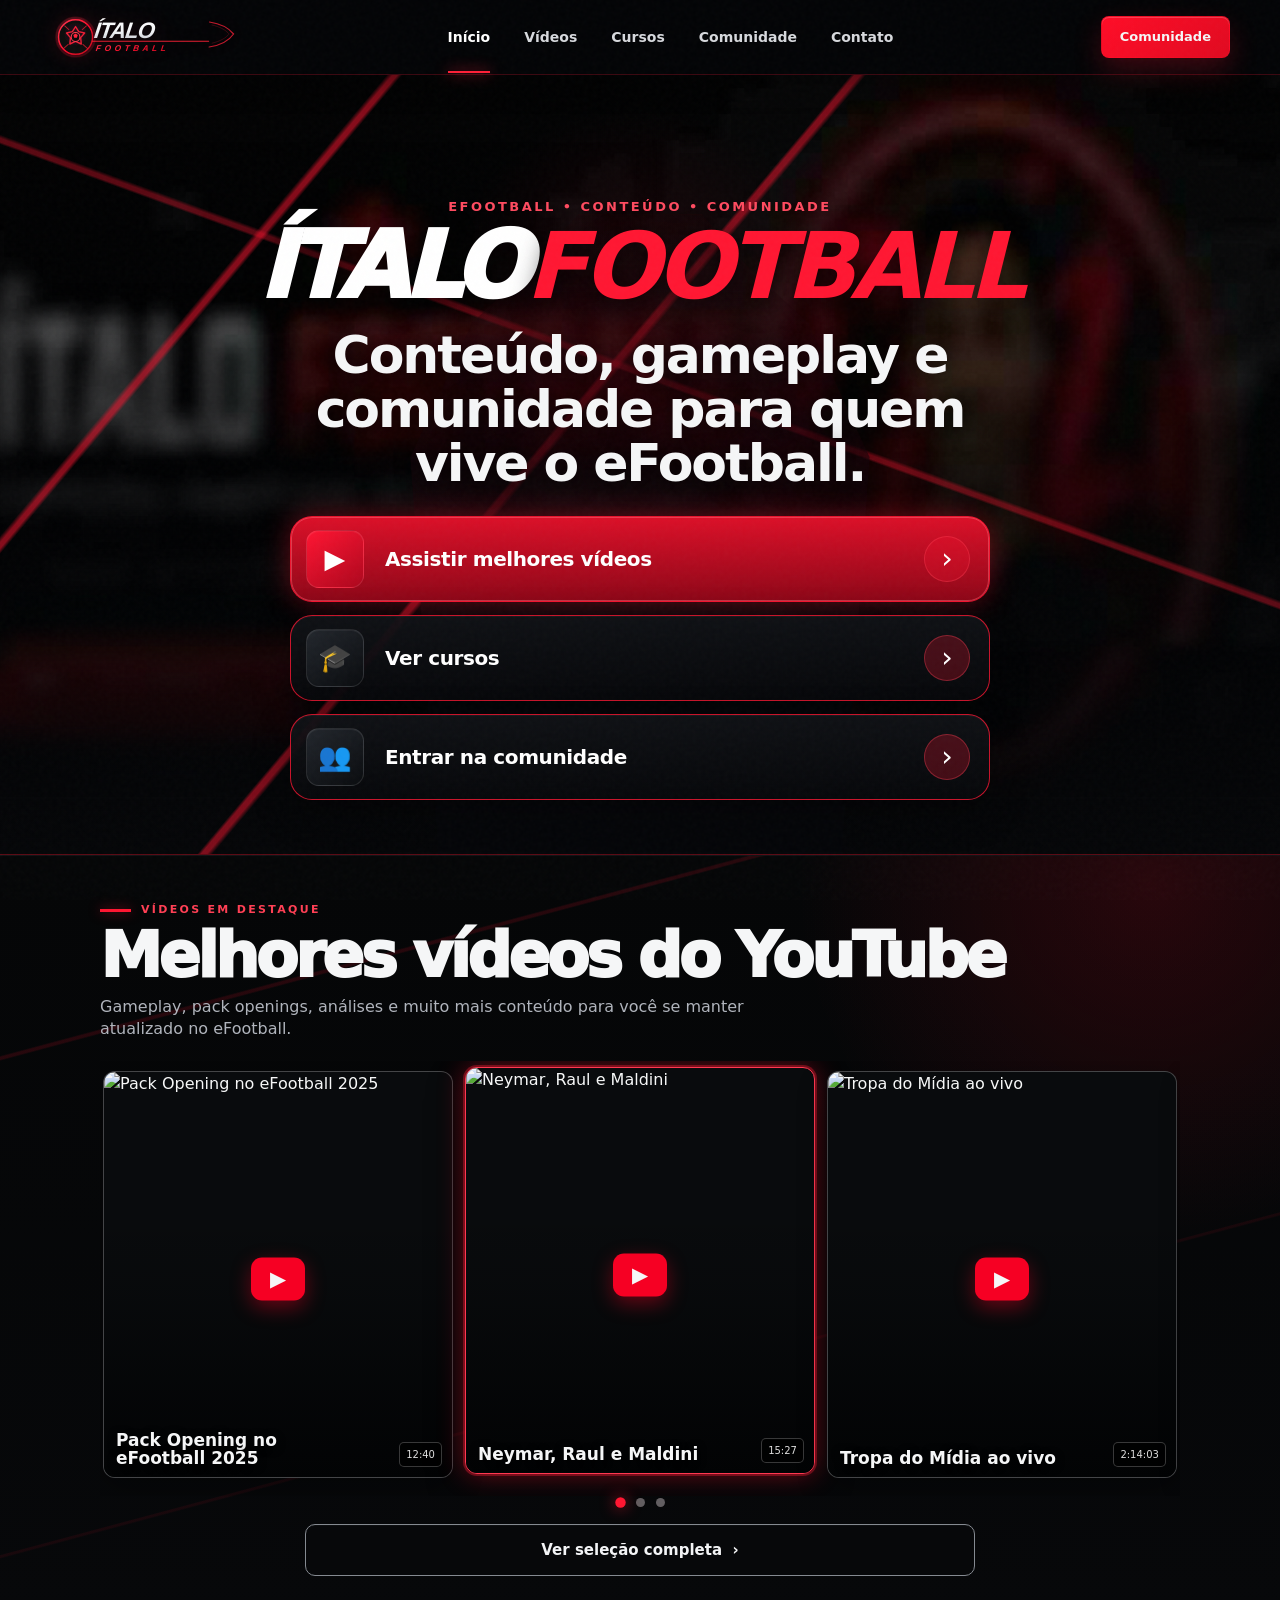
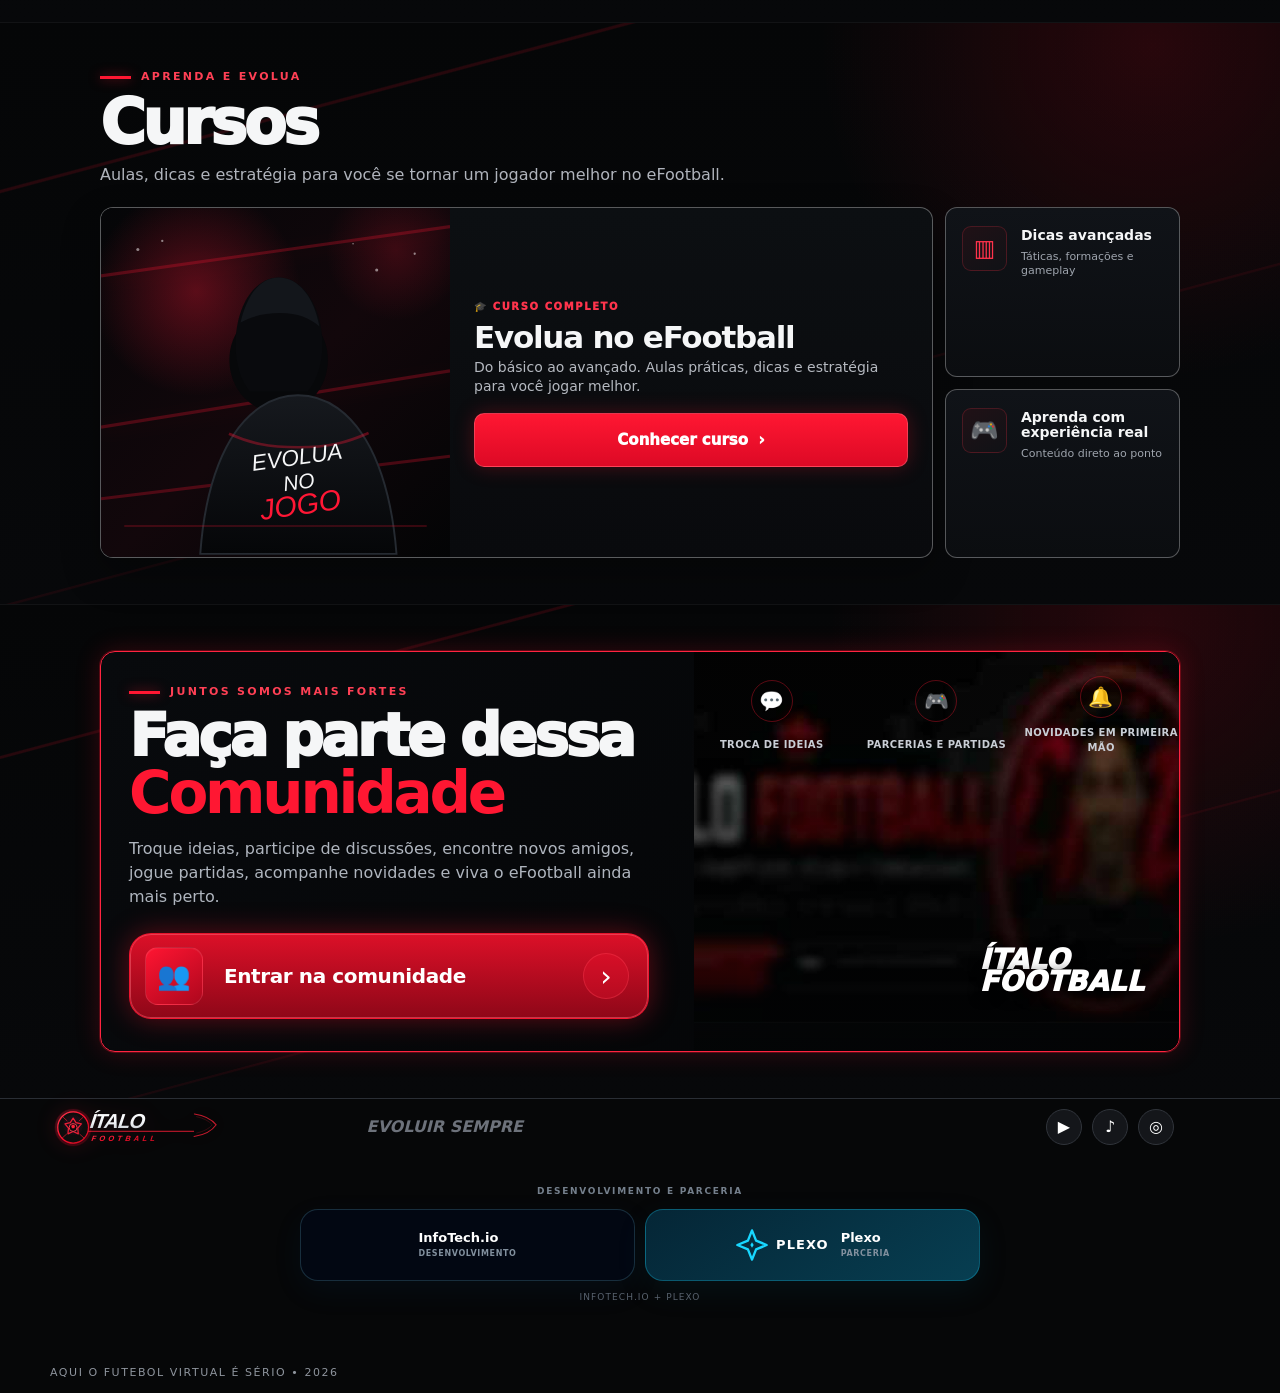
==== commit 455279fd: "Load final fidelity overrides" ====
--- a/index.html
+++ b/index.html
@@ -8,7 +8,7 @@
   <link rel="canonical" href="https://lucasjanoca.github.io/Italo-eFootball/">
   <meta property="og:type" content="website"><meta property="og:locale" content="pt_BR"><meta property="og:title" content="Ítalo Football | eFootball, vídeos e comunidade"><meta property="og:description" content="Conteúdo, gameplay, cursos e comunidade para quem vive o eFootball."><meta property="og:url" content="https://lucasjanoca.github.io/Italo-eFootball/"><meta property="og:image" content="https://lucasjanoca.github.io/Italo-eFootball/assets/hero-bg.jpg"><meta name="twitter:card" content="summary_large_image">
   <title>Ítalo Football | eFootball, vídeos e comunidade</title><link rel="icon" href="assets/logo.jpg" type="image/jpeg"><link rel="preconnect" href="https://i.ytimg.com" crossorigin>
-  <link rel="stylesheet" href="styles.css"><link rel="stylesheet" href="pages.css"><link rel="stylesheet" href="polish.css"><link rel="stylesheet" href="redesign.css"><link rel="stylesheet" href="home-reference.css">
+  <link rel="stylesheet" href="styles.css"><link rel="stylesheet" href="pages.css"><link rel="stylesheet" href="polish.css"><link rel="stylesheet" href="redesign.css"><link rel="stylesheet" href="home-reference.css"><link rel="stylesheet" href="home-reference-fidelity.css">
   <script>document.documentElement.classList.remove('no-js');document.documentElement.classList.add('js');</script><script defer src="site-config.js"></script><script defer src="script.js"></script><script defer src="redesign.js"></script>
 </head>
 <body class="home-redesign"><a class="skip-link" href="#conteudo">Pular para o conteúdo</a><div class="noise" aria-hidden="true"></div>
--- a/home-reference-fidelity.css
+++ b/home-reference-fidelity.css
@@ -0,0 +1,49 @@
+/* Camada final de fidelidade visual à referência enviada. */
+.r-video-slide{aspect-ratio:.86/1}
+
+@media(max-width:760px){
+  .r-video-viewport{margin-inline:0;padding:10px 0 18px}
+  .r-video-track{gap:8px}
+  .r-video-slide{flex:0 0 calc((100% - 16px)/3);aspect-ratio:.78/1}
+  .r-video-slide .r-video-play{width:38px;height:31px;border-radius:8px;font-size:15px}
+  .r-video-slide .r-video-copy{left:7px;right:6px;bottom:7px;gap:3px}
+  .r-video-slide .r-video-copy strong{max-width:78%;font-size:10px;line-height:1.05}
+  .r-video-slide .r-video-copy small{font-size:7px;padding:2px 3px;border-radius:3px}
+  .r-video-slide.is-active{transform:translateY(-3px);box-shadow:0 0 0 1px rgba(255,30,54,.4),0 0 22px rgba(255,20,48,.5)}
+  .r-video-dots{gap:10px;margin:0 0 16px}
+  .r-video-dot{width:8px;height:8px}
+
+  .r-course-layout.r-course-reference{grid-template-columns:minmax(0,1fr) 29%;gap:8px;align-items:stretch}
+  .r-course-reference .r-course-main{grid-template-columns:43% 57%;min-height:205px;border-radius:11px}
+  .r-course-reference .r-course-media{min-height:205px}
+  .r-course-reference .r-course-copy{padding:14px 11px}
+  .r-course-reference .r-course-copy .mini{font-size:7.5px;letter-spacing:.08em}
+  .r-course-reference .r-course-copy h3{font-size:20px;margin:6px 0 4px}
+  .r-course-reference .r-course-copy p{font-size:9.5px;line-height:1.25;margin-bottom:9px}
+  .r-course-reference .r-course-btn{min-height:42px;font-size:11px;border-radius:8px}
+  .r-course-reference .r-course-side{display:grid;grid-template-columns:1fr;grid-template-rows:1fr 1fr;gap:8px}
+  .r-course-reference .r-mini-benefit{min-height:0;padding:10px 8px;display:block;border-radius:10px}
+  .r-course-reference .r-mini-benefit b{width:31px;height:31px;margin:0 0 6px;font-size:15px;border-radius:7px}
+  .r-course-reference .r-mini-benefit strong{font-size:9.5px;line-height:1.05;margin-bottom:4px}
+  .r-course-reference .r-mini-benefit span{font-size:7.7px;line-height:1.18}
+}
+
+@media(max-width:420px){
+  body.home-redesign .r-home-shell{width:calc(100% - 18px)}
+  body.home-redesign .r-home-section h2{font-size:34px}
+  body.home-redesign .r-section-intro{font-size:12.5px}
+  .r-video-track{gap:6px}
+  .r-video-slide{flex-basis:calc((100% - 12px)/3)}
+  .r-video-slide .r-video-copy strong{font-size:8.5px}
+  .r-video-slide .r-video-copy small{font-size:6px}
+  .r-course-layout.r-course-reference{grid-template-columns:minmax(0,1fr) 30%;gap:6px}
+  .r-course-reference .r-course-main{min-height:188px}
+  .r-course-reference .r-course-media{min-height:188px}
+  .r-course-reference .r-course-copy{padding:10px 8px}
+  .r-course-reference .r-course-copy h3{font-size:17px}
+  .r-course-reference .r-course-copy p{font-size:8.2px}
+  .r-course-reference .r-course-btn{min-height:38px;font-size:10px}
+  .r-course-reference .r-mini-benefit{padding:8px 6px}
+  .r-course-reference .r-mini-benefit strong{font-size:8.5px}
+  .r-course-reference .r-mini-benefit span{font-size:7px}
+}
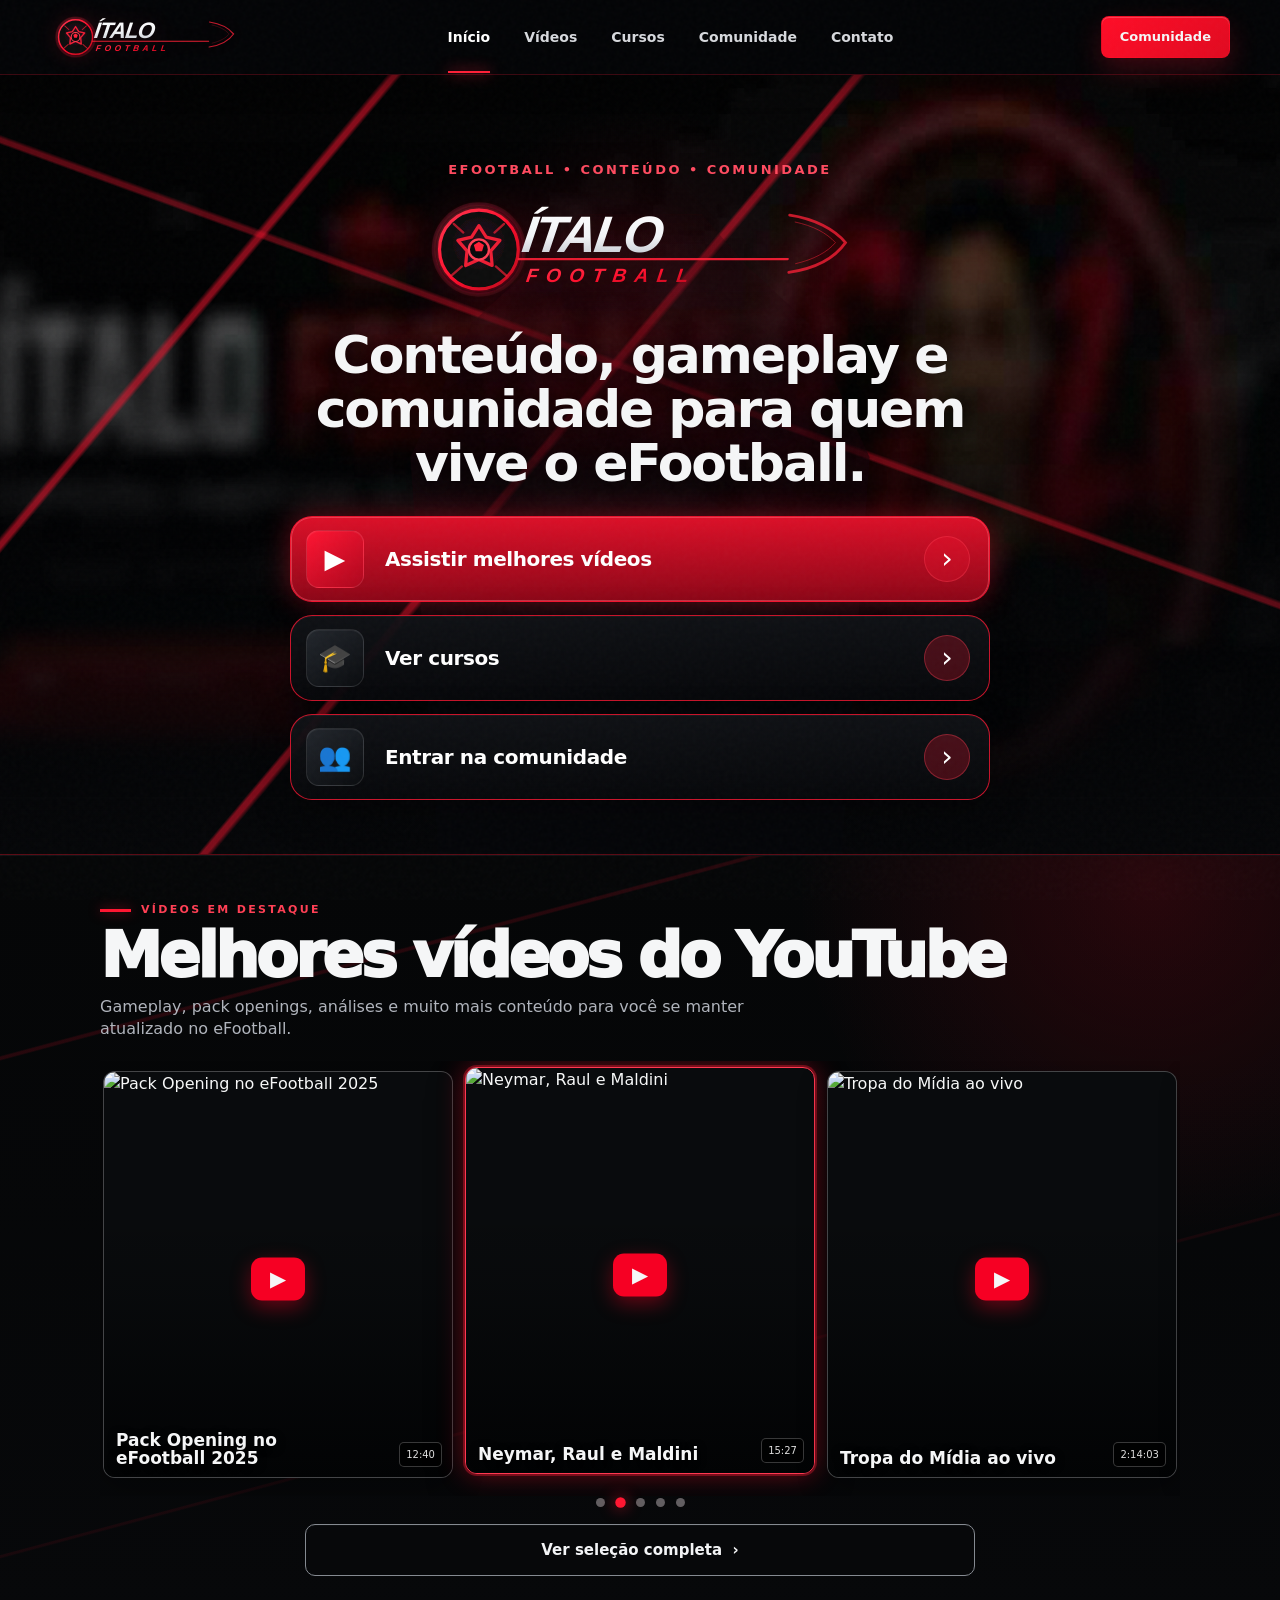
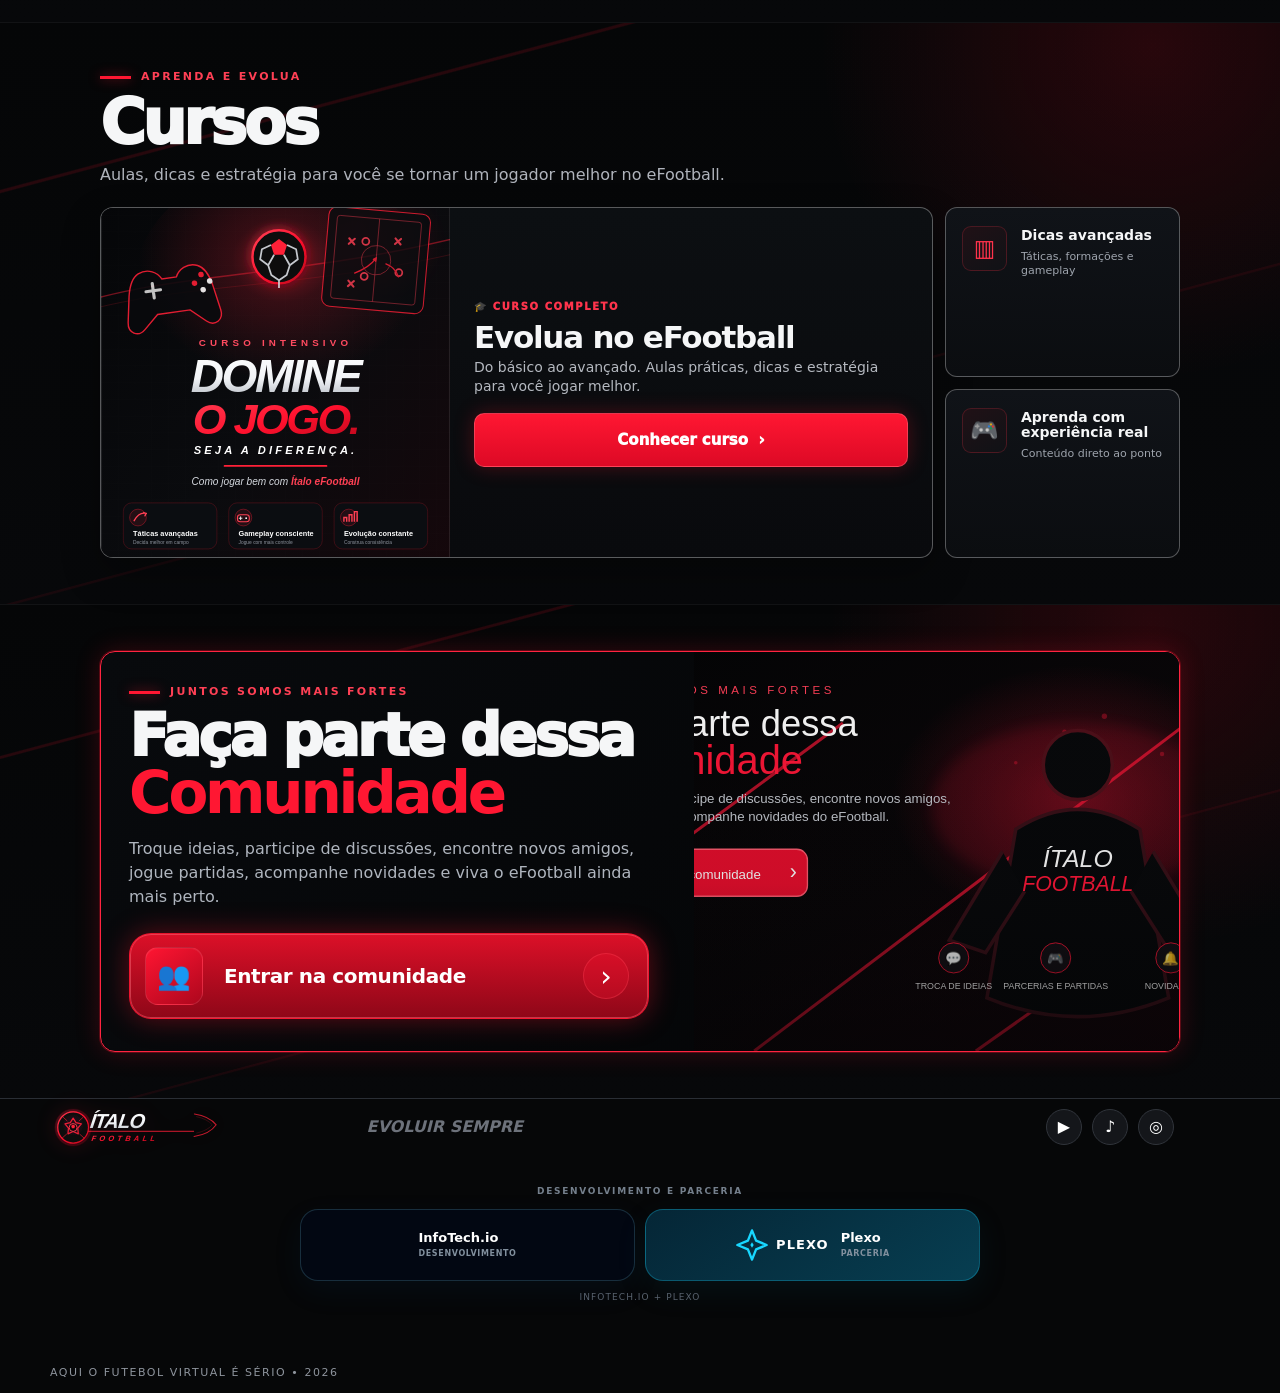
==== commit 4acc8b1d: "Alinha links e indicadores estáticos da Home" ====
--- a/index.html
+++ b/index.html
@@ -22,9 +22,9 @@
 <a class="r-video-slide" data-slide href="https://www.youtube.com/watch?v=ky8riQS0mz8" target="_blank" rel="noopener noreferrer"><img src="https://i.ytimg.com/vi/ky8riQS0mz8/maxresdefault.jpg" alt="Tropa do Mídia ao vivo" onerror="this.onerror=null;this.src='https://i.ytimg.com/vi/ky8riQS0mz8/hqdefault.jpg'"><span class="r-video-play">▶</span><span class="r-video-copy"><strong>Tropa do Mídia ao vivo</strong><small>2:14:03</small></span></a>
 <a class="r-video-slide" data-slide href="https://www.youtube.com/watch?v=Mn3r_BbGxDw" target="_blank" rel="noopener noreferrer"><img src="https://i.ytimg.com/vi/Mn3r_BbGxDw/maxresdefault.jpg" alt="Tropa do Mídia no eFootball 2026 Mobile" onerror="this.onerror=null;this.src='https://i.ytimg.com/vi/Mn3r_BbGxDw/hqdefault.jpg'"><span class="r-video-play">▶</span><span class="r-video-copy"><strong>eFootball 2026 Mobile</strong><small>Live</small></span></a>
 <a class="r-video-slide" data-slide href="https://www.youtube.com/watch?v=hd_4c0SR1kg" target="_blank" rel="noopener noreferrer"><img src="https://i.ytimg.com/vi/hd_4c0SR1kg/maxresdefault.jpg" alt="Cristiano Ronaldo no eFootball 2026" onerror="this.onerror=null;this.src='https://i.ytimg.com/vi/hd_4c0SR1kg/hqdefault.jpg'"><span class="r-video-play">▶</span><span class="r-video-copy"><strong>Cristiano Ronaldo no eFootball 2026</strong><small>Gameplay</small></span></a>
-</div></div><div class="r-video-dots" aria-label="Navegação do carrossel"><button class="r-video-dot is-active" data-dot="0" aria-label="Posição 1"></button><button class="r-video-dot" data-dot="1" aria-label="Posição 2"></button><button class="r-video-dot" data-dot="2" aria-label="Posição 3"></button></div></div><a class="r-more-btn" href="videos.html">Ver seleção completa &nbsp;›</a></div></section>
+</div></div><div class="r-video-dots" aria-label="Navegação do carrossel"><button class="r-video-dot" data-dot="0" aria-label="Posição 1"></button><button class="r-video-dot is-active" data-dot="1" aria-label="Posição 2"></button><button class="r-video-dot" data-dot="2" aria-label="Posição 3"></button><button class="r-video-dot" data-dot="3" aria-label="Posição 4"></button><button class="r-video-dot" data-dot="4" aria-label="Posição 5"></button></div></div><a class="r-more-btn" href="videos.html">Ver seleção completa &nbsp;›</a></div></section>
 <section class="r-home-section" id="cursos-home"><div class="r-home-shell"><p class="r-section-kicker">APRENDA E EVOLUA</p><h2>Cursos</h2><p class="r-section-intro">Aulas, dicas e estratégia para você se tornar um jogador melhor no eFootball.</p><div class="r-course-layout r-course-reference"><article class="r-course-main"><div class="r-course-media"><img src="assets/home-course-evolua.svg" alt="Evolua no Jogo"></div><div class="r-course-copy"><span class="mini">🎓 CURSO COMPLETO</span><h3>Evolua no eFootball</h3><p>Do básico ao avançado. Aulas práticas, dicas e estratégia para você jogar melhor.</p><a class="r-course-btn" href="curso.html">Conhecer curso &nbsp;›</a></div></article><div class="r-course-side"><article class="r-mini-benefit"><b>▥</b><div><strong>Dicas avançadas</strong><span>Táticas, formações e gameplay</span></div></article><article class="r-mini-benefit"><b>🎮</b><div><strong>Aprenda com experiência real</strong><span>Conteúdo direto ao ponto</span></div></article></div></div></div></section>
 <section class="r-home-section"><div class="r-home-shell"><article class="r-community-promo"><div class="r-community-copy"><p class="r-section-kicker">JUNTOS SOMOS MAIS FORTES</p><h2>Faça parte dessa <strong>Comunidade</strong></h2><p>Troque ideias, participe de discussões, encontre novos amigos, jogue partidas, acompanhe novidades e viva o eFootball ainda mais perto.</p><a class="r-action primary" href="comunidade.html" style="margin-top:24px;max-width:520px"><span class="r-action-icon">👥</span><span class="r-action-label">Entrar na comunidade</span><span class="r-action-next">›</span></a></div><div class="r-community-visual"><div class="r-community-icons"><span><b>💬</b>TROCA DE IDEIAS</span><span><b>🎮</b>PARCERIAS E PARTIDAS</span><span><b>🔔</b>NOVIDADES EM PRIMEIRA MÃO</span></div></div></article></div></section>
 </main>
-<footer class="site-footer"><div class="shell footer-grid"><a class="brand brand-footer" href="index.html" aria-label="Ítalo Football — início"><span class="brand-main">ÍTALO</span><span class="brand-sub">FOOTBALL</span></a><p class="footer-motto">EVOLUIR SEMPRE</p><div class="socials" aria-label="Redes sociais"><a href="https://youtube.com/@italoefootballives?si=0cd7d6id502UjSVx" target="_blank" rel="noopener noreferrer" aria-label="YouTube">▶</a><a href="https://www.tiktok.com/@italoefootbal" target="_blank" rel="noopener noreferrer" aria-label="TikTok">♪</a><a href="https://www.instagram.com/italoefootball/" target="_blank" rel="noopener noreferrer" aria-label="Instagram">◎</a></div><p class="credit">Desenvolvido por <a href="https://infotech-io.com.br" target="_blank" rel="noopener noreferrer"><strong>InfoTech.io</strong></a></p><p class="footer-tagline">AQUI O FUTEBOL VIRTUAL É SÉRIO • <span id="year"></span></p></div></footer>
-</body></html>+<footer class="site-footer"><div class="shell footer-grid"><a class="brand brand-footer" href="index.html" aria-label="Ítalo Football — início"><span class="brand-main">ÍTALO</span><span class="brand-sub">FOOTBALL</span></a><p class="footer-motto">EVOLUIR SEMPRE</p><div class="socials" aria-label="Redes sociais"><a href="https://www.youtube.com/channel/UCaThC5oHN4mG59Ya8WGQLmQ" target="_blank" rel="noopener noreferrer" aria-label="YouTube">▶</a><a href="https://www.tiktok.com/@italoefootbal" target="_blank" rel="noopener noreferrer" aria-label="TikTok">♪</a><a href="https://www.instagram.com/italoefootball/" target="_blank" rel="noopener noreferrer" aria-label="Instagram">◎</a></div><p class="credit">Desenvolvido por <a href="https://infotech-io.com.br" target="_blank" rel="noopener noreferrer"><strong>InfoTech.io</strong></a></p><p class="footer-tagline">AQUI O FUTEBOL VIRTUAL É SÉRIO • <span id="year"></span></p></div></footer>
+</body></html>
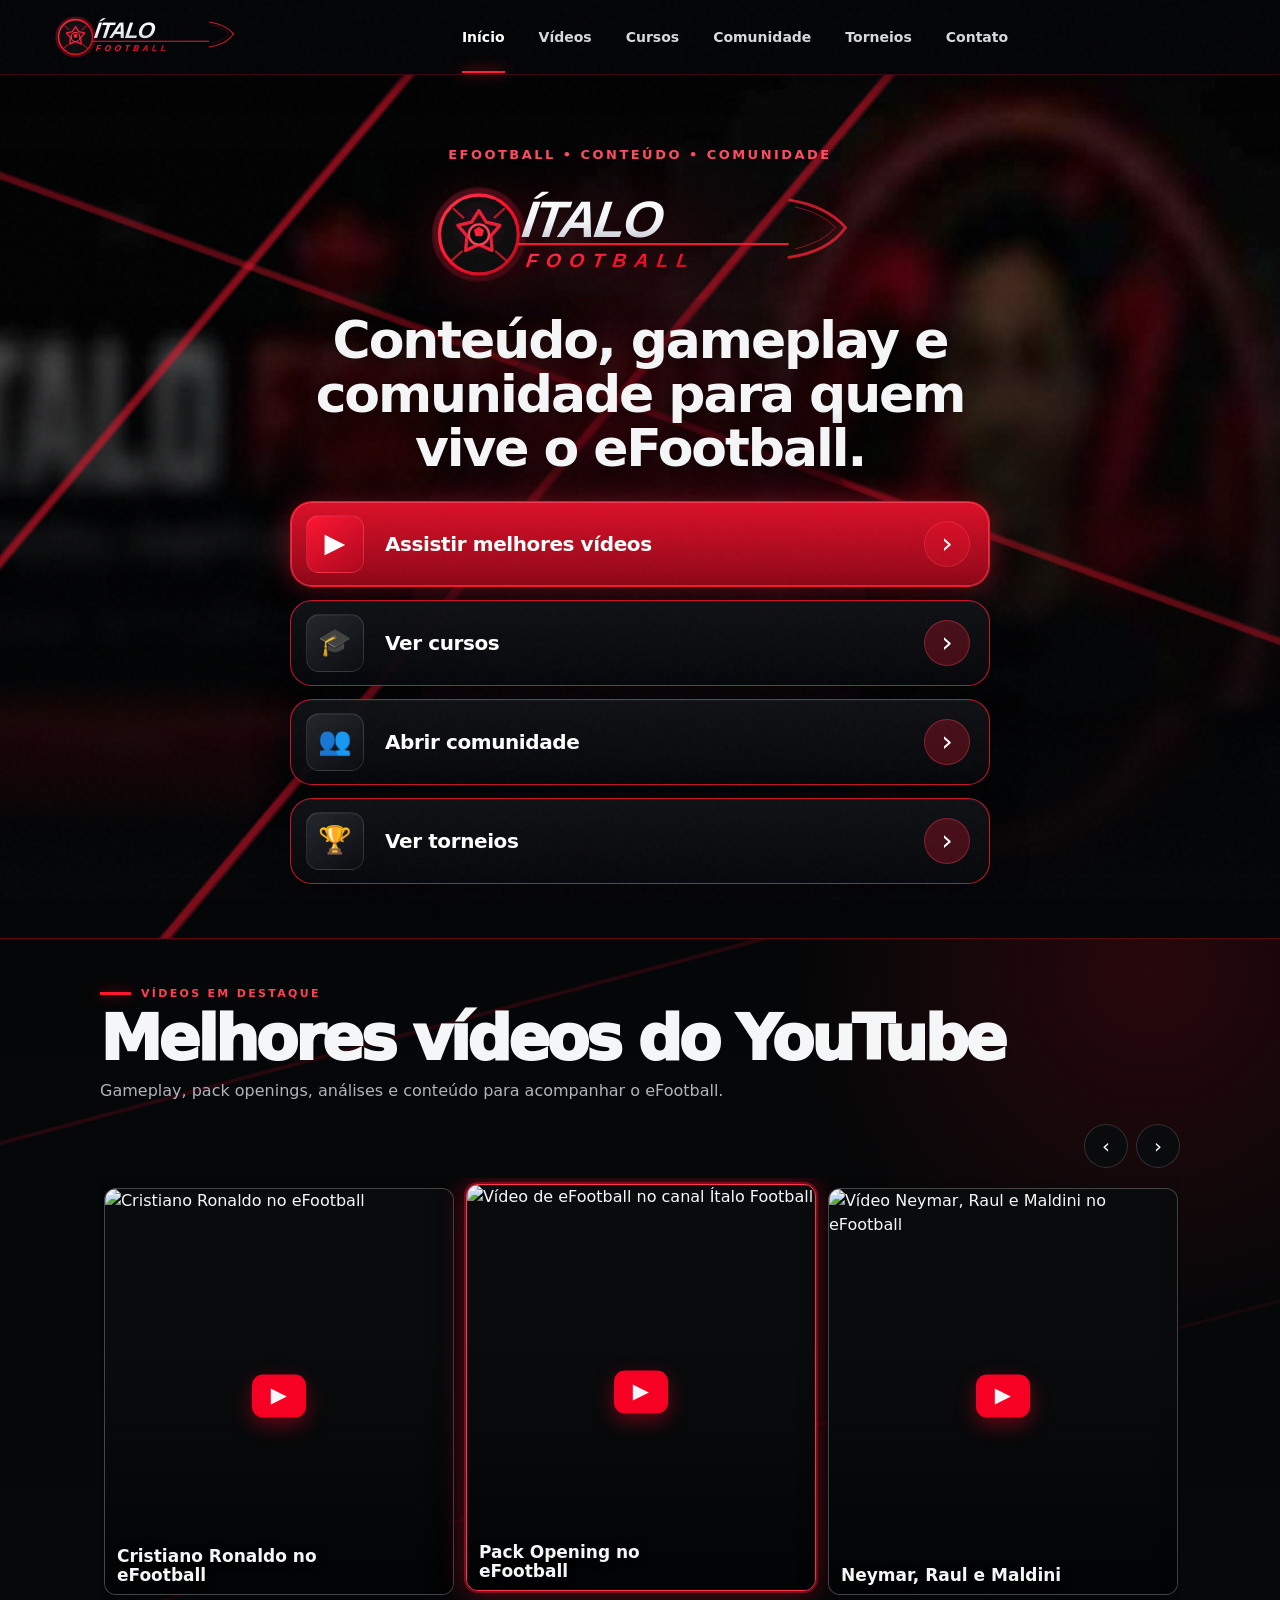
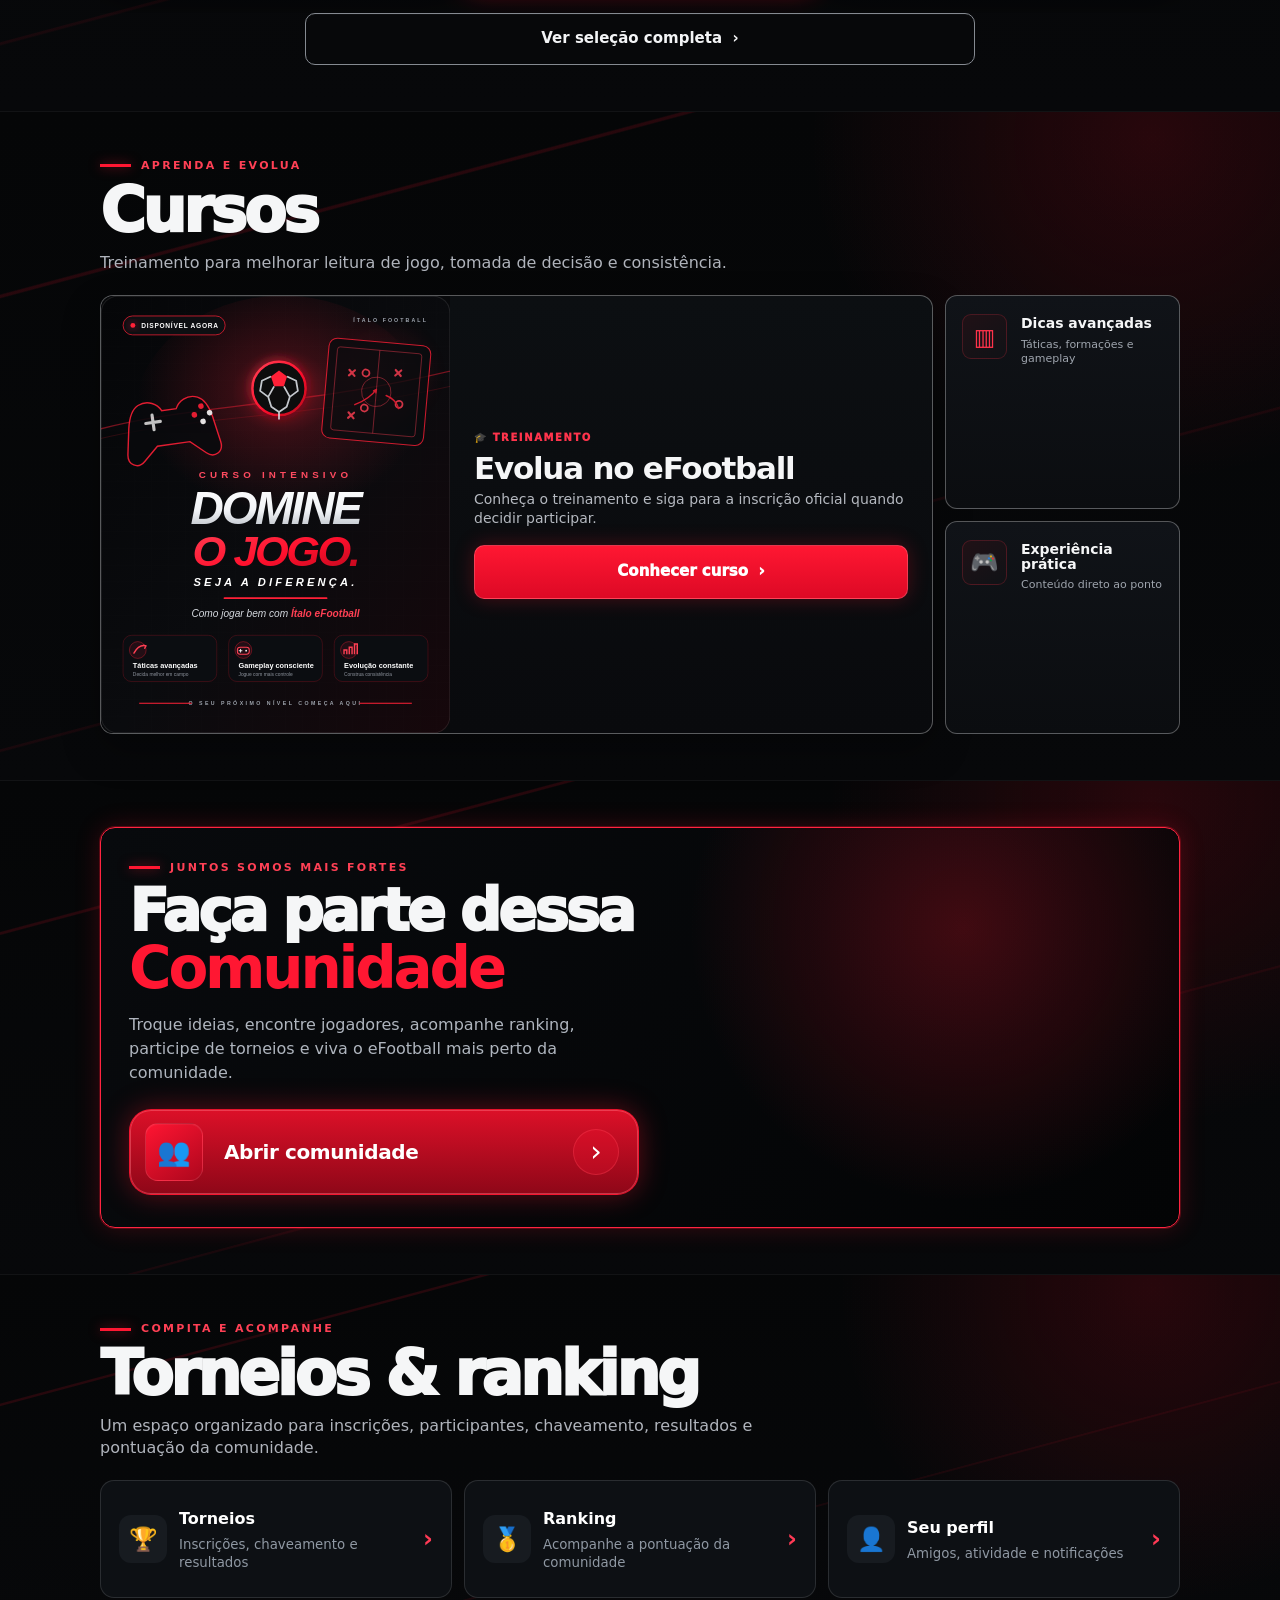
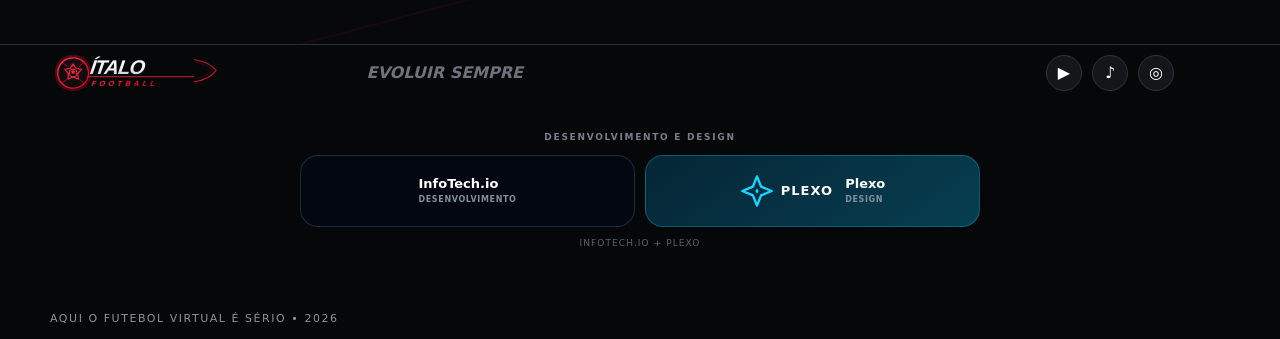
==== commit f0a360f0: "Reestrutura home para lançamento e carrossel infinito" ====
--- a/index.html
+++ b/index.html
@@ -1,30 +1,14 @@
-<!doctype html>
-<html lang="pt-BR" class="no-js">
-<head>
-  <meta charset="utf-8">
-  <meta name="viewport" content="width=device-width,initial-scale=1">
-  <meta name="theme-color" content="#050608"><meta name="color-scheme" content="dark">
-  <meta name="description" content="Ítalo Football — conteúdo, gameplay, cursos e comunidade para quem vive o eFootball."><meta name="robots" content="index,follow">
-  <link rel="canonical" href="https://lucasjanoca.github.io/Italo-eFootball/">
-  <meta property="og:type" content="website"><meta property="og:locale" content="pt_BR"><meta property="og:title" content="Ítalo Football | eFootball, vídeos e comunidade"><meta property="og:description" content="Conteúdo, gameplay, cursos e comunidade para quem vive o eFootball."><meta property="og:url" content="https://lucasjanoca.github.io/Italo-eFootball/"><meta property="og:image" content="https://lucasjanoca.github.io/Italo-eFootball/assets/hero-bg.jpg"><meta name="twitter:card" content="summary_large_image">
-  <title>Ítalo Football | eFootball, vídeos e comunidade</title><link rel="icon" href="assets/logo.jpg" type="image/jpeg"><link rel="preconnect" href="https://i.ytimg.com" crossorigin>
-  <link rel="stylesheet" href="styles.css"><link rel="stylesheet" href="pages.css"><link rel="stylesheet" href="polish.css"><link rel="stylesheet" href="redesign.css"><link rel="stylesheet" href="home-reference.css"><link rel="stylesheet" href="home-reference-fidelity.css">
-  <script>document.documentElement.classList.remove('no-js');document.documentElement.classList.add('js');</script><script defer src="site-config.js"></script><script defer src="script.js"></script><script defer src="redesign.js"></script>
-</head>
-<body class="home-redesign"><a class="skip-link" href="#conteudo">Pular para o conteúdo</a><div class="noise" aria-hidden="true"></div>
-<header class="site-header"><div class="shell nav-wrap"><a class="brand" href="index.html" aria-label="Ítalo Football — início"><span class="brand-main">ÍTALO</span><span class="brand-sub">FOOTBALL</span></a><nav class="desktop-nav" aria-label="Navegação principal"><a class="active" href="index.html">Início</a><a href="videos.html">Vídeos</a><a href="curso.html">Cursos</a><a href="comunidade.html">Comunidade</a><a href="contato.html">Contato</a></nav><div class="nav-actions"><a class="btn btn-red btn-small desktop-community" href="comunidade.html">Comunidade</a><button class="menu-btn" type="button" aria-label="Abrir menu" aria-expanded="false"><span></span><span></span><span></span></button></div></div><nav class="mobile-menu" aria-hidden="true"><a class="active" href="index.html">Início</a><a href="videos.html">Vídeos</a><a href="curso.html">Cursos</a><a href="comunidade.html">Comunidade</a><a href="contato.html">Contato</a></nav></header>
-<main id="conteudo" class="r-home">
-<section class="r-hero"><div class="r-hero-inner"><p class="r-kicker">eFootball • CONTEÚDO • COMUNIDADE</p><h1 class="r-brand-title"><span>ÍTALO</span><strong>FOOTBALL</strong></h1><h2>Conteúdo, gameplay e comunidade para quem vive o eFootball.</h2><div class="r-action-stack"><a class="r-action primary" href="#videos-destaque"><span class="r-action-icon">▶</span><span class="r-action-label">Assistir melhores vídeos</span><span class="r-action-next">›</span></a><a class="r-action" href="#cursos-home"><span class="r-action-icon">🎓</span><span class="r-action-label">Ver cursos</span><span class="r-action-next">›</span></a><a class="r-action" href="comunidade.html"><span class="r-action-icon">👥</span><span class="r-action-label">Entrar na comunidade</span><span class="r-action-next">›</span></a></div></div></section>
-<section class="r-home-section" id="videos-destaque"><div class="r-home-shell"><p class="r-section-kicker">VÍDEOS EM DESTAQUE</p><h2>Melhores vídeos do YouTube</h2><p class="r-section-intro">Gameplay, pack openings, análises e muito mais conteúdo para você se manter atualizado no eFootball.</p>
-<div class="r-video-carousel" data-video-carousel><div class="r-video-viewport" tabindex="0" aria-label="Carrossel de melhores vídeos"><div class="r-video-track">
-<a class="r-video-slide" data-slide href="https://www.youtube.com/watch?v=F7_T4b8uq4c" target="_blank" rel="noopener noreferrer"><img src="https://i.ytimg.com/vi/F7_T4b8uq4c/maxresdefault.jpg" alt="Pack Opening no eFootball 2025" onerror="this.onerror=null;this.src='https://i.ytimg.com/vi/F7_T4b8uq4c/hqdefault.jpg'"><span class="r-video-play">▶</span><span class="r-video-copy"><strong>Pack Opening no eFootball 2025</strong><small>12:40</small></span></a>
-<a class="r-video-slide is-active" data-slide href="https://www.youtube.com/watch?v=bQ_HUEl-XhI" target="_blank" rel="noopener noreferrer"><img src="https://i.ytimg.com/vi/bQ_HUEl-XhI/maxresdefault.jpg" alt="Neymar, Raul e Maldini" onerror="this.onerror=null;this.src='https://i.ytimg.com/vi/bQ_HUEl-XhI/hqdefault.jpg'"><span class="r-video-play">▶</span><span class="r-video-copy"><strong>Neymar, Raul e Maldini</strong><small>15:27</small></span></a>
-<a class="r-video-slide" data-slide href="https://www.youtube.com/watch?v=ky8riQS0mz8" target="_blank" rel="noopener noreferrer"><img src="https://i.ytimg.com/vi/ky8riQS0mz8/maxresdefault.jpg" alt="Tropa do Mídia ao vivo" onerror="this.onerror=null;this.src='https://i.ytimg.com/vi/ky8riQS0mz8/hqdefault.jpg'"><span class="r-video-play">▶</span><span class="r-video-copy"><strong>Tropa do Mídia ao vivo</strong><small>2:14:03</small></span></a>
-<a class="r-video-slide" data-slide href="https://www.youtube.com/watch?v=Mn3r_BbGxDw" target="_blank" rel="noopener noreferrer"><img src="https://i.ytimg.com/vi/Mn3r_BbGxDw/maxresdefault.jpg" alt="Tropa do Mídia no eFootball 2026 Mobile" onerror="this.onerror=null;this.src='https://i.ytimg.com/vi/Mn3r_BbGxDw/hqdefault.jpg'"><span class="r-video-play">▶</span><span class="r-video-copy"><strong>eFootball 2026 Mobile</strong><small>Live</small></span></a>
-<a class="r-video-slide" data-slide href="https://www.youtube.com/watch?v=hd_4c0SR1kg" target="_blank" rel="noopener noreferrer"><img src="https://i.ytimg.com/vi/hd_4c0SR1kg/maxresdefault.jpg" alt="Cristiano Ronaldo no eFootball 2026" onerror="this.onerror=null;this.src='https://i.ytimg.com/vi/hd_4c0SR1kg/hqdefault.jpg'"><span class="r-video-play">▶</span><span class="r-video-copy"><strong>Cristiano Ronaldo no eFootball 2026</strong><small>Gameplay</small></span></a>
-</div></div><div class="r-video-dots" aria-label="Navegação do carrossel"><button class="r-video-dot" data-dot="0" aria-label="Posição 1"></button><button class="r-video-dot is-active" data-dot="1" aria-label="Posição 2"></button><button class="r-video-dot" data-dot="2" aria-label="Posição 3"></button><button class="r-video-dot" data-dot="3" aria-label="Posição 4"></button><button class="r-video-dot" data-dot="4" aria-label="Posição 5"></button></div></div><a class="r-more-btn" href="videos.html">Ver seleção completa &nbsp;›</a></div></section>
-<section class="r-home-section" id="cursos-home"><div class="r-home-shell"><p class="r-section-kicker">APRENDA E EVOLUA</p><h2>Cursos</h2><p class="r-section-intro">Aulas, dicas e estratégia para você se tornar um jogador melhor no eFootball.</p><div class="r-course-layout r-course-reference"><article class="r-course-main"><div class="r-course-media"><img src="assets/home-course-evolua.svg" alt="Evolua no Jogo"></div><div class="r-course-copy"><span class="mini">🎓 CURSO COMPLETO</span><h3>Evolua no eFootball</h3><p>Do básico ao avançado. Aulas práticas, dicas e estratégia para você jogar melhor.</p><a class="r-course-btn" href="curso.html">Conhecer curso &nbsp;›</a></div></article><div class="r-course-side"><article class="r-mini-benefit"><b>▥</b><div><strong>Dicas avançadas</strong><span>Táticas, formações e gameplay</span></div></article><article class="r-mini-benefit"><b>🎮</b><div><strong>Aprenda com experiência real</strong><span>Conteúdo direto ao ponto</span></div></article></div></div></div></section>
-<section class="r-home-section"><div class="r-home-shell"><article class="r-community-promo"><div class="r-community-copy"><p class="r-section-kicker">JUNTOS SOMOS MAIS FORTES</p><h2>Faça parte dessa <strong>Comunidade</strong></h2><p>Troque ideias, participe de discussões, encontre novos amigos, jogue partidas, acompanhe novidades e viva o eFootball ainda mais perto.</p><a class="r-action primary" href="comunidade.html" style="margin-top:24px;max-width:520px"><span class="r-action-icon">👥</span><span class="r-action-label">Entrar na comunidade</span><span class="r-action-next">›</span></a></div><div class="r-community-visual"><div class="r-community-icons"><span><b>💬</b>TROCA DE IDEIAS</span><span><b>🎮</b>PARCERIAS E PARTIDAS</span><span><b>🔔</b>NOVIDADES EM PRIMEIRA MÃO</span></div></div></article></div></section>
-</main>
-<footer class="site-footer"><div class="shell footer-grid"><a class="brand brand-footer" href="index.html" aria-label="Ítalo Football — início"><span class="brand-main">ÍTALO</span><span class="brand-sub">FOOTBALL</span></a><p class="footer-motto">EVOLUIR SEMPRE</p><div class="socials" aria-label="Redes sociais"><a href="https://www.youtube.com/channel/UCaThC5oHN4mG59Ya8WGQLmQ" target="_blank" rel="noopener noreferrer" aria-label="YouTube">▶</a><a href="https://www.tiktok.com/@italoefootbal" target="_blank" rel="noopener noreferrer" aria-label="TikTok">♪</a><a href="https://www.instagram.com/italoefootball/" target="_blank" rel="noopener noreferrer" aria-label="Instagram">◎</a></div><p class="credit">Desenvolvido por <a href="https://infotech-io.com.br" target="_blank" rel="noopener noreferrer"><strong>InfoTech.io</strong></a></p><p class="footer-tagline">AQUI O FUTEBOL VIRTUAL É SÉRIO • <span id="year"></span></p></div></footer>
-</body></html>
+<!doctype html><html lang="pt-BR" class="no-js"><head><meta charset="utf-8"><meta name="viewport" content="width=device-width,initial-scale=1,viewport-fit=cover"><meta name="theme-color" content="#050608"><meta name="color-scheme" content="dark"><meta name="description" content="Ítalo Football — eFootball, vídeos, cursos, comunidade e torneios."><meta name="robots" content="index,follow"><link rel="canonical" href="https://lucasjanoca.github.io/Italo-eFootball/"><title>Ítalo Football | eFootball e comunidade</title><link rel="icon" href="assets/logo.jpg" type="image/jpeg"><link rel="preconnect" href="https://i.ytimg.com" crossorigin><link rel="stylesheet" href="styles.css"><link rel="stylesheet" href="pages.css"><link rel="stylesheet" href="polish.css"><link rel="stylesheet" href="redesign.css"><link rel="stylesheet" href="home-reference.css"><link rel="stylesheet" href="home-reference-fidelity.css"><link rel="stylesheet" href="social.css"><script>document.documentElement.classList.remove('no-js');document.documentElement.classList.add('js');</script><script defer src="https://cdn.jsdelivr.net/npm/@supabase/supabase-js@2.112.3"></script><script defer src="site-config.js"></script><script defer src="script.js"></script><script defer src="social.js"></script><script defer src="redesign.js"></script></head>
+<body class="home-redesign"><a class="skip-link" href="#conteudo">Pular para o conteúdo</a><div class="noise" aria-hidden="true"></div><header class="site-header"><div class="shell nav-wrap"><a class="brand" href="index.html" aria-label="Ítalo Football — início"><span class="brand-main">ÍTALO</span><span class="brand-sub">FOOTBALL</span></a><nav class="desktop-nav" aria-label="Navegação principal"><a class="active" href="index.html">Início</a><a href="videos.html">Vídeos</a><a href="curso.html">Cursos</a><a href="comunidade.html">Comunidade</a><a href="torneios.html">Torneios</a><a href="contato.html">Contato</a></nav><div class="nav-actions"><div class="social-header-actions" data-social-actions></div><button class="menu-btn" type="button" aria-label="Abrir menu" aria-expanded="false"><span></span><span></span><span></span></button></div></div><nav class="mobile-menu" aria-hidden="true"><a class="active" href="index.html">Início</a><a href="videos.html">Vídeos</a><a href="curso.html">Cursos</a><a href="comunidade.html">Comunidade</a><a href="torneios.html">Torneios</a><a href="contato.html">Contato</a></nav></header>
+<main id="conteudo" class="r-home"><section class="r-hero"><div class="r-hero-inner"><p class="r-kicker">eFootball • CONTEÚDO • COMUNIDADE</p><h1 class="r-brand-title"><span>ÍTALO</span><strong>FOOTBALL</strong></h1><h2>Conteúdo, gameplay e comunidade para quem vive o eFootball.</h2><div class="r-action-stack"><a class="r-action primary" href="#videos-destaque"><span class="r-action-icon">▶</span><span class="r-action-label">Assistir melhores vídeos</span><span class="r-action-next">›</span></a><a class="r-action" href="curso.html"><span class="r-action-icon">🎓</span><span class="r-action-label">Ver cursos</span><span class="r-action-next">›</span></a><a class="r-action" href="comunidade.html"><span class="r-action-icon">👥</span><span class="r-action-label">Abrir comunidade</span><span class="r-action-next">›</span></a><a class="r-action" href="torneios.html"><span class="r-action-icon">🏆</span><span class="r-action-label">Ver torneios</span><span class="r-action-next">›</span></a></div></div></section>
+<section class="r-home-section" id="videos-destaque"><div class="r-home-shell"><p class="r-section-kicker">VÍDEOS EM DESTAQUE</p><h2>Melhores vídeos do YouTube</h2><p class="r-section-intro">Gameplay, pack openings, análises e conteúdo para acompanhar o eFootball.</p><div class="r-video-carousel-shell"><div class="r-video-controls" aria-label="Controles do carrossel"><button class="r-video-arrow" type="button" data-carousel-prev aria-label="Vídeo anterior">‹</button><button class="r-video-arrow" type="button" data-carousel-next aria-label="Próximo vídeo">›</button></div><div class="r-video-carousel" data-video-carousel><div class="r-video-viewport" tabindex="0" aria-label="Carrossel de melhores vídeos"><div class="r-video-track">
+<a class="r-video-slide" data-slide href="https://www.youtube.com/watch?v=F7_T4b8uq4c" target="_blank" rel="noopener noreferrer"><img src="https://i.ytimg.com/vi/F7_T4b8uq4c/maxresdefault.jpg" alt="Vídeo de eFootball no canal Ítalo Football" onerror="this.onerror=null;this.src='https://i.ytimg.com/vi/F7_T4b8uq4c/hqdefault.jpg'"><span class="r-video-play">▶</span><span class="r-video-copy"><strong>Pack Opening no eFootball</strong></span></a>
+<a class="r-video-slide is-active" data-slide href="https://www.youtube.com/watch?v=bQ_HUEl-XhI" target="_blank" rel="noopener noreferrer"><img src="https://i.ytimg.com/vi/bQ_HUEl-XhI/maxresdefault.jpg" alt="Vídeo Neymar, Raul e Maldini no eFootball" onerror="this.onerror=null;this.src='https://i.ytimg.com/vi/bQ_HUEl-XhI/hqdefault.jpg'"><span class="r-video-play">▶</span><span class="r-video-copy"><strong>Neymar, Raul e Maldini</strong></span></a>
+<a class="r-video-slide" data-slide href="https://www.youtube.com/watch?v=ky8riQS0mz8" target="_blank" rel="noopener noreferrer"><img src="https://i.ytimg.com/vi/ky8riQS0mz8/maxresdefault.jpg" alt="Live de eFootball no canal Ítalo Football" onerror="this.onerror=null;this.src='https://i.ytimg.com/vi/ky8riQS0mz8/hqdefault.jpg'"><span class="r-video-play">▶</span><span class="r-video-copy"><strong>Tropa do Mídia ao vivo</strong></span></a>
+<a class="r-video-slide" data-slide href="https://www.youtube.com/watch?v=Mn3r_BbGxDw" target="_blank" rel="noopener noreferrer"><img src="https://i.ytimg.com/vi/Mn3r_BbGxDw/maxresdefault.jpg" alt="eFootball Mobile no canal Ítalo Football" onerror="this.onerror=null;this.src='https://i.ytimg.com/vi/Mn3r_BbGxDw/hqdefault.jpg'"><span class="r-video-play">▶</span><span class="r-video-copy"><strong>eFootball Mobile</strong></span></a>
+<a class="r-video-slide" data-slide href="https://www.youtube.com/watch?v=hd_4c0SR1kg" target="_blank" rel="noopener noreferrer"><img src="https://i.ytimg.com/vi/hd_4c0SR1kg/maxresdefault.jpg" alt="Cristiano Ronaldo no eFootball" onerror="this.onerror=null;this.src='https://i.ytimg.com/vi/hd_4c0SR1kg/hqdefault.jpg'"><span class="r-video-play">▶</span><span class="r-video-copy"><strong>Cristiano Ronaldo no eFootball</strong></span></a>
+</div></div></div></div><a class="r-more-btn" href="videos.html">Ver seleção completa &nbsp;›</a></div></section>
+<section class="r-home-section" id="cursos-home"><div class="r-home-shell"><p class="r-section-kicker">APRENDA E EVOLUA</p><h2>Cursos</h2><p class="r-section-intro">Treinamento para melhorar leitura de jogo, tomada de decisão e consistência.</p><div class="r-course-layout r-course-reference"><article class="r-course-main"><div class="r-course-media"><img src="assets/generated/curso-domine-o-jogo.webp" alt="Curso de eFootball do Ítalo"></div><div class="r-course-copy"><span class="mini">🎓 TREINAMENTO</span><h3>Evolua no eFootball</h3><p>Conheça o treinamento e siga para a inscrição oficial quando decidir participar.</p><a class="r-course-btn" href="curso.html">Conhecer curso &nbsp;›</a></div></article><div class="r-course-side"><article class="r-mini-benefit"><b>▥</b><div><strong>Dicas avançadas</strong><span>Táticas, formações e gameplay</span></div></article><article class="r-mini-benefit"><b>🎮</b><div><strong>Experiência prática</strong><span>Conteúdo direto ao ponto</span></div></article></div></div></div></section>
+<section class="r-home-section"><div class="r-home-shell"><article class="r-community-promo launch-community-promo"><div class="r-community-copy"><p class="r-section-kicker">JUNTOS SOMOS MAIS FORTES</p><h2>Faça parte dessa <strong>Comunidade</strong></h2><p>Troque ideias, encontre jogadores, acompanhe ranking, participe de torneios e viva o eFootball mais perto da comunidade.</p><a class="r-action primary" href="comunidade.html" style="margin-top:24px;max-width:520px"><span class="r-action-icon">👥</span><span class="r-action-label">Abrir comunidade</span><span class="r-action-next">›</span></a></div><figure class="launch-community-image"><img src="assets/generated/comunidade-home.webp" alt="Jogadores reunidos em uma comunidade competitiva de eFootball" width="1200" height="860" loading="lazy" decoding="async"></figure></article></div></section>
+<section class="r-home-section"><div class="r-home-shell"><p class="r-section-kicker">COMPITA E ACOMPANHE</p><h2>Torneios & ranking</h2><p class="r-section-intro">Um espaço organizado para inscrições, participantes, chaveamento, resultados e pontuação da comunidade.</p><div class="launch-feature-grid"><a class="launch-feature-card" href="torneios.html"><span>🏆</span><div><strong>Torneios</strong><small>Inscrições, chaveamento e resultados</small></div><b>›</b></a><a class="launch-feature-card" href="comunidade.html"><span>🥇</span><div><strong>Ranking</strong><small>Acompanhe a pontuação da comunidade</small></div><b>›</b></a><a class="launch-feature-card" href="perfil.html"><span>👤</span><div><strong>Seu perfil</strong><small>Amigos, atividade e notificações</small></div><b>›</b></a></div></div></section>
+</main><div class="social-toast" data-social-toast aria-live="polite"></div><footer class="site-footer"><div class="shell footer-grid"><a class="brand brand-footer" href="index.html"><span class="brand-main">ÍTALO</span><span class="brand-sub">FOOTBALL</span></a><p class="footer-motto">EVOLUIR SEMPRE</p><div class="socials"><a href="https://www.youtube.com/channel/UCaThC5oHN4mG59Ya8WGQLmQ" target="_blank" rel="noopener noreferrer" aria-label="YouTube">▶</a><a href="https://www.tiktok.com/@italoefootbal" target="_blank" rel="noopener noreferrer" aria-label="TikTok">♪</a><a href="https://www.instagram.com/italoefootball/" target="_blank" rel="noopener noreferrer" aria-label="Instagram">◎</a></div><p class="credit">Desenvolvido por <a href="https://infotech-io.com.br"><strong>InfoTech.io</strong></a></p><p class="footer-tagline">AQUI O FUTEBOL VIRTUAL É SÉRIO • <span id="year"></span></p></div></footer></body></html>
--- a/social.css
+++ b/social.css
@@ -0,0 +1,23 @@
+:root{--social-card:#0b0d11;--social-line:rgba(255,255,255,.11);--social-muted:#929aa6;--social-red:#ff1738;--social-green:#25dd83}
+.social-page{background:#050608;color:#f5f7fa;min-height:100vh}
+.social-shell{width:min(1160px,calc(100% - 28px));margin:auto}
+.social-hero{padding:74px 0 28px;background:radial-gradient(circle at 85% 20%,rgba(255,23,56,.17),transparent 34%),linear-gradient(180deg,#07080a,#050608)}
+.social-hero-grid{display:grid;grid-template-columns:minmax(0,1fr) auto;gap:24px;align-items:end}
+.social-hero h1{font-size:clamp(34px,5vw,62px);line-height:.96;margin:7px 0 12px;letter-spacing:-.045em}.social-hero p{max-width:700px;color:#aab1bb;line-height:1.55}.social-kicker{color:#ff4056!important;font-weight:900;font-size:11px;letter-spacing:.18em;text-transform:uppercase}
+.social-header-actions{display:flex;gap:7px;align-items:center}.social-nav-btn{position:relative;display:inline-flex;align-items:center;justify-content:center;gap:7px;min-height:38px;padding:0 12px;border:1px solid rgba(255,255,255,.13);border-radius:10px;background:#0b0d10;color:#fff;font-size:12px;font-weight:800;text-decoration:none;cursor:pointer}.social-nav-btn:hover{border-color:rgba(255,53,79,.65);background:#121418}.social-admin-link{border-color:rgba(255,42,67,.36)}.social-count-badge{position:absolute;right:-6px;top:-7px;min-width:19px;height:19px;padding:0 5px;display:grid;place-items:center;border-radius:999px;background:var(--social-red);color:#fff;font-size:9px;border:2px solid #050608}
+.social-layout{display:grid;grid-template-columns:minmax(0,1.35fr) minmax(300px,.65fr);gap:18px;padding:20px 0 60px}.social-main,.social-side{display:grid;gap:16px;align-content:start}.social-card{border:1px solid var(--social-line);border-radius:18px;background:linear-gradient(180deg,#0d1014,#090b0e);box-shadow:0 16px 40px rgba(0,0,0,.22);overflow:hidden}.social-card-head{display:flex;align-items:center;justify-content:space-between;gap:14px;padding:17px 18px 12px;border-bottom:1px solid rgba(255,255,255,.065)}.social-card-head h2,.social-card-head h3{font-size:18px;margin:0}.social-card-head p{color:var(--social-muted);font-size:12px;margin:3px 0 0}.social-card-body{padding:16px 18px}
+.social-profile-card{padding:20px;border:1px solid rgba(255,42,67,.3);border-radius:18px;background:radial-gradient(circle at 88% 0,rgba(255,23,56,.13),transparent 30%),linear-gradient(180deg,#0d1014,#090b0e)}.social-profile-top{display:flex;align-items:center;gap:15px}.social-profile-top>img{width:84px;height:84px;border-radius:24px;object-fit:cover;border:1px solid rgba(255,255,255,.18)}.social-profile-copy h1{font-size:clamp(25px,4vw,38px);margin:0;line-height:1}.social-profile-copy>p{color:#a8b0bb;margin:6px 0}.social-bio{margin-top:8px;color:#c3c8cf;line-height:1.45;max-width:650px}.member-badge{display:inline-flex;width:max-content;align-items:center;gap:5px;padding:4px 7px;border-radius:999px;border:1px solid rgba(255,203,54,.35);background:rgba(255,196,39,.08);color:#ffd55a;font-size:9px;font-weight:950;text-transform:uppercase;letter-spacing:.08em}.social-profile-stats{display:flex;gap:10px;flex-wrap:wrap;margin:16px 0}.social-profile-stats span{padding:9px 11px;border:1px solid rgba(255,255,255,.09);border-radius:10px;background:#07090b;color:#9aa2ad;font-size:11px}.social-profile-stats b{color:#fff}.social-profile-actions{display:flex;gap:8px;flex-wrap:wrap}
+.social-tabs{display:flex;gap:6px;overflow-x:auto;padding:0 0 2px;scrollbar-width:none}.social-tabs::-webkit-scrollbar{display:none}.social-tab{white-space:nowrap;min-height:40px;padding:0 13px;border-radius:10px;border:1px solid rgba(255,255,255,.1);background:#080a0d;color:#aab1bb;font-weight:800;font-size:11px;cursor:pointer}.social-tab.active{background:rgba(255,23,56,.12);border-color:rgba(255,38,64,.55);color:#fff}.social-panel[hidden]{display:none!important}.social-panel{padding-top:14px}.social-list{display:grid;gap:8px}.social-empty,.social-state{padding:18px;border:1px dashed rgba(255,255,255,.12);border-radius:12px;color:#8f98a4;text-align:center;font-size:12px;background:rgba(255,255,255,.018)}.social-state[data-state=error]{color:#ff8999;border-color:rgba(255,44,71,.3)}.social-state[data-state=success]{color:#75e9aa;border-color:rgba(37,221,131,.25)}
+.social-user-card{display:flex;align-items:center;justify-content:space-between;gap:12px;padding:11px;border:1px solid rgba(255,255,255,.085);border-radius:13px;background:#080a0d}.social-user-main{display:flex;align-items:center;gap:10px;min-width:0;color:inherit;text-decoration:none}.social-user-main>img{width:48px;height:48px;flex:0 0 48px;border-radius:14px;object-fit:cover;background:#111}.social-user-copy{display:flex;flex-direction:column;min-width:0}.social-user-copy strong{overflow:hidden;text-overflow:ellipsis;white-space:nowrap;font-size:13px}.social-user-copy small{color:#8f98a4;margin-top:3px}.social-user-copy em{font-style:normal;color:#69727e;font-size:9px;margin-top:4px}.social-user-actions{display:flex;gap:6px;flex-wrap:wrap;justify-content:flex-end}
+.social-btn{min-height:38px;padding:0 12px;border-radius:9px;border:1px solid rgba(255,255,255,.14);font-weight:850;font-size:10px;cursor:pointer}.social-btn.primary{background:linear-gradient(180deg,#ff2442,#d90929);border-color:#ff536b;color:#fff}.social-btn.secondary{background:#101318;color:#e8ebef}.social-btn.danger{background:rgba(255,31,59,.06);color:#ff778b;border-color:rgba(255,41,68,.3)}.social-link-danger{min-height:38px;padding:0 7px;border:0;background:transparent;color:#c66;font-size:9px;cursor:pointer}.social-btn:disabled{opacity:.55;cursor:not-allowed}.social-btn:focus-visible,.social-tab:focus-visible,.social-nav-btn:focus-visible,input:focus-visible,textarea:focus-visible,select:focus-visible{outline:3px solid rgba(255,44,71,.35);outline-offset:2px}
+.social-search{display:grid;grid-template-columns:minmax(0,1fr) auto;gap:8px}.social-search input,.social-form input,.social-form textarea,.social-form select{width:100%;min-height:44px;border:1px solid rgba(255,255,255,.13);border-radius:10px;background:#07090c;color:#fff;padding:10px 12px}.social-form textarea{resize:vertical;min-height:90px}.social-form{display:grid;gap:12px}.social-form label{display:grid;gap:6px;color:#b6bdc6;font-size:10px;font-weight:850}.social-form-help{font-size:9px;color:#717b87;line-height:1.4}.social-form-grid{display:grid;grid-template-columns:1fr 1fr;gap:10px}
+.social-notification{display:flex;gap:10px;padding:11px;border-radius:12px;border:1px solid rgba(255,255,255,.075);background:#080a0c}.social-notification.unread{border-color:rgba(255,35,63,.32);background:rgba(255,22,52,.055)}.social-notification-icon{width:30px;height:30px;display:grid;place-items:center;border-radius:9px;background:#14171b}.social-notification strong{font-size:11px}.social-notification p{margin:3px 0;color:#a3abb5;font-size:10px;line-height:1.35}.social-notification small{color:#616b76;font-size:8px}
+.social-account-line{display:flex;justify-content:space-between;gap:12px;padding:10px 0;border-bottom:1px solid rgba(255,255,255,.06);font-size:11px}.social-account-line:last-child{border-bottom:0}.social-account-line span{color:#8f98a4}.social-account-line b{color:#fff;text-align:right}
+.social-guest{padding:60px 0 90px;text-align:center}.social-guest-card{width:min(560px,100%);margin:auto;padding:28px;border:1px solid rgba(255,255,255,.13);border-radius:20px;background:#0c0f12}.social-guest-card h2{font-size:30px;margin:8px 0}.social-guest-card p{color:#9ea6b1;line-height:1.5;margin-bottom:18px}
+.social-toast{position:fixed;right:18px;bottom:18px;z-index:10000;max-width:min(390px,calc(100% - 36px));padding:12px 14px;border-radius:11px;border:1px solid rgba(255,255,255,.14);background:#11151a;color:#fff;font-size:11px;box-shadow:0 18px 50px rgba(0,0,0,.42);opacity:0;transform:translateY(12px);pointer-events:none;transition:.2s}.social-toast.show{opacity:1;transform:none}.social-toast[data-kind=error]{border-color:rgba(255,54,80,.5)}.social-toast[data-kind=success]{border-color:rgba(37,221,131,.5)}
+/* Admin */
+.admin-page .social-hero{padding-bottom:22px}.admin-toolbar{display:grid;grid-template-columns:minmax(0,1fr) 180px auto;gap:8px}.admin-table-wrap{overflow:auto;border:1px solid rgba(255,255,255,.08);border-radius:13px}.admin-user-row{display:grid;grid-template-columns:minmax(220px,1.4fr) minmax(170px,1fr) 120px 120px minmax(190px,1fr);gap:8px;align-items:center;padding:11px;min-width:880px;border-bottom:1px solid rgba(255,255,255,.065);font-size:10px}.admin-user-row:last-child{border-bottom:0}.admin-user-row.head{position:sticky;top:0;background:#111419;color:#7f8995;text-transform:uppercase;font-size:8px;letter-spacing:.08em;z-index:2}.admin-user-identity{display:flex;align-items:center;gap:9px}.admin-user-identity img{width:38px;height:38px;border-radius:11px;object-fit:cover}.admin-user-identity strong{display:block;font-size:11px}.admin-user-identity small{color:#808a96}.admin-actions{display:flex;gap:5px;flex-wrap:wrap}.admin-chip{display:inline-flex;padding:4px 7px;border-radius:999px;border:1px solid rgba(255,255,255,.11);font-size:8px;color:#b4bbc4}.admin-chip.member{color:#ffd55a;border-color:rgba(255,210,76,.25)}.admin-chip.admin{color:#ff7f92;border-color:rgba(255,62,89,.25)}.admin-moderation-grid{display:grid;grid-template-columns:1fr 1fr;gap:12px}.admin-moderation-item{padding:12px;border:1px solid rgba(255,255,255,.08);border-radius:12px;background:#080a0c}.admin-moderation-item p{color:#c2c7ce;font-size:11px;line-height:1.45;white-space:pre-wrap;overflow-wrap:anywhere}.admin-moderation-item small{color:#66707b}
+@media(max-width:900px){.social-layout{grid-template-columns:1fr}.social-side{grid-template-columns:repeat(2,minmax(0,1fr))}.admin-toolbar{grid-template-columns:1fr 150px}.admin-toolbar .social-btn{grid-column:1/-1}.admin-moderation-grid{grid-template-columns:1fr}}
+@media(max-width:680px){.social-shell{width:min(100% - 18px,1160px)}.social-hero{padding-top:54px}.social-hero-grid{grid-template-columns:1fr}.social-header-actions{justify-content:flex-start}.social-layout{padding-top:12px}.social-side{grid-template-columns:1fr}.social-card-head{padding:14px 13px 10px}.social-card-body{padding:12px}.social-profile-card{padding:14px}.social-profile-top{align-items:flex-start}.social-profile-top>img{width:68px;height:68px;border-radius:19px}.social-profile-copy h1{font-size:27px}.social-user-card{align-items:flex-start;flex-direction:column}.social-user-actions{width:100%;justify-content:flex-start}.social-btn{min-height:44px}.social-user-actions .social-btn{flex:1}.social-search{grid-template-columns:1fr}.social-search .social-btn{width:100%}.social-form-grid{grid-template-columns:1fr}.admin-toolbar{grid-template-columns:1fr}.admin-toolbar select{min-height:44px}.social-tabs{margin-inline:-2px}.social-tab{min-height:44px}.social-toast{right:9px;bottom:9px;max-width:calc(100% - 18px)}}
+@media(max-width:390px){.social-profile-top{display:grid;grid-template-columns:58px 1fr;gap:10px}.social-profile-top>img{width:58px;height:58px}.social-profile-copy h1{font-size:23px}.social-profile-stats{display:grid;grid-template-columns:1fr 1fr}.social-profile-stats span{min-width:0}.social-card-head{align-items:flex-start;flex-direction:column}.social-header-actions{flex-wrap:wrap}.social-nav-btn{min-height:42px}}
+@media(prefers-reduced-motion:reduce){.social-toast,.social-nav-btn{transition:none!important}}
